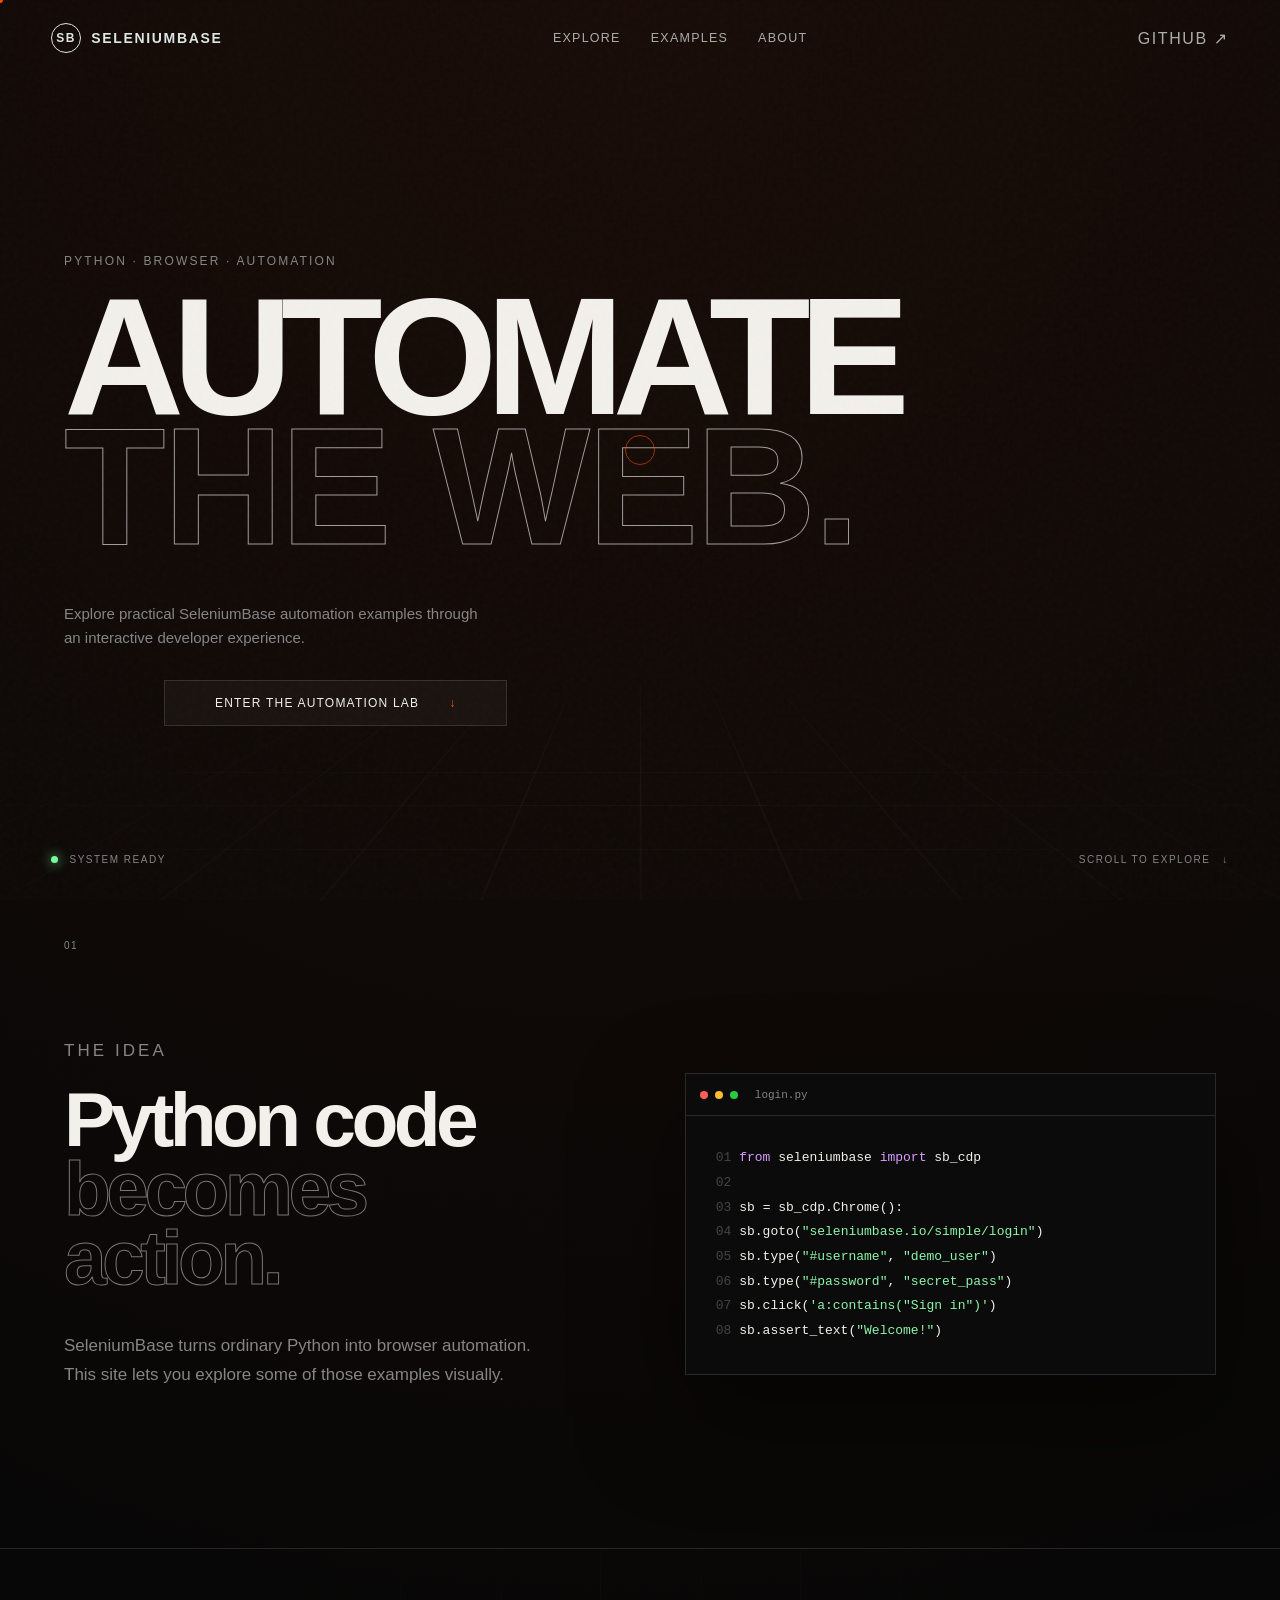
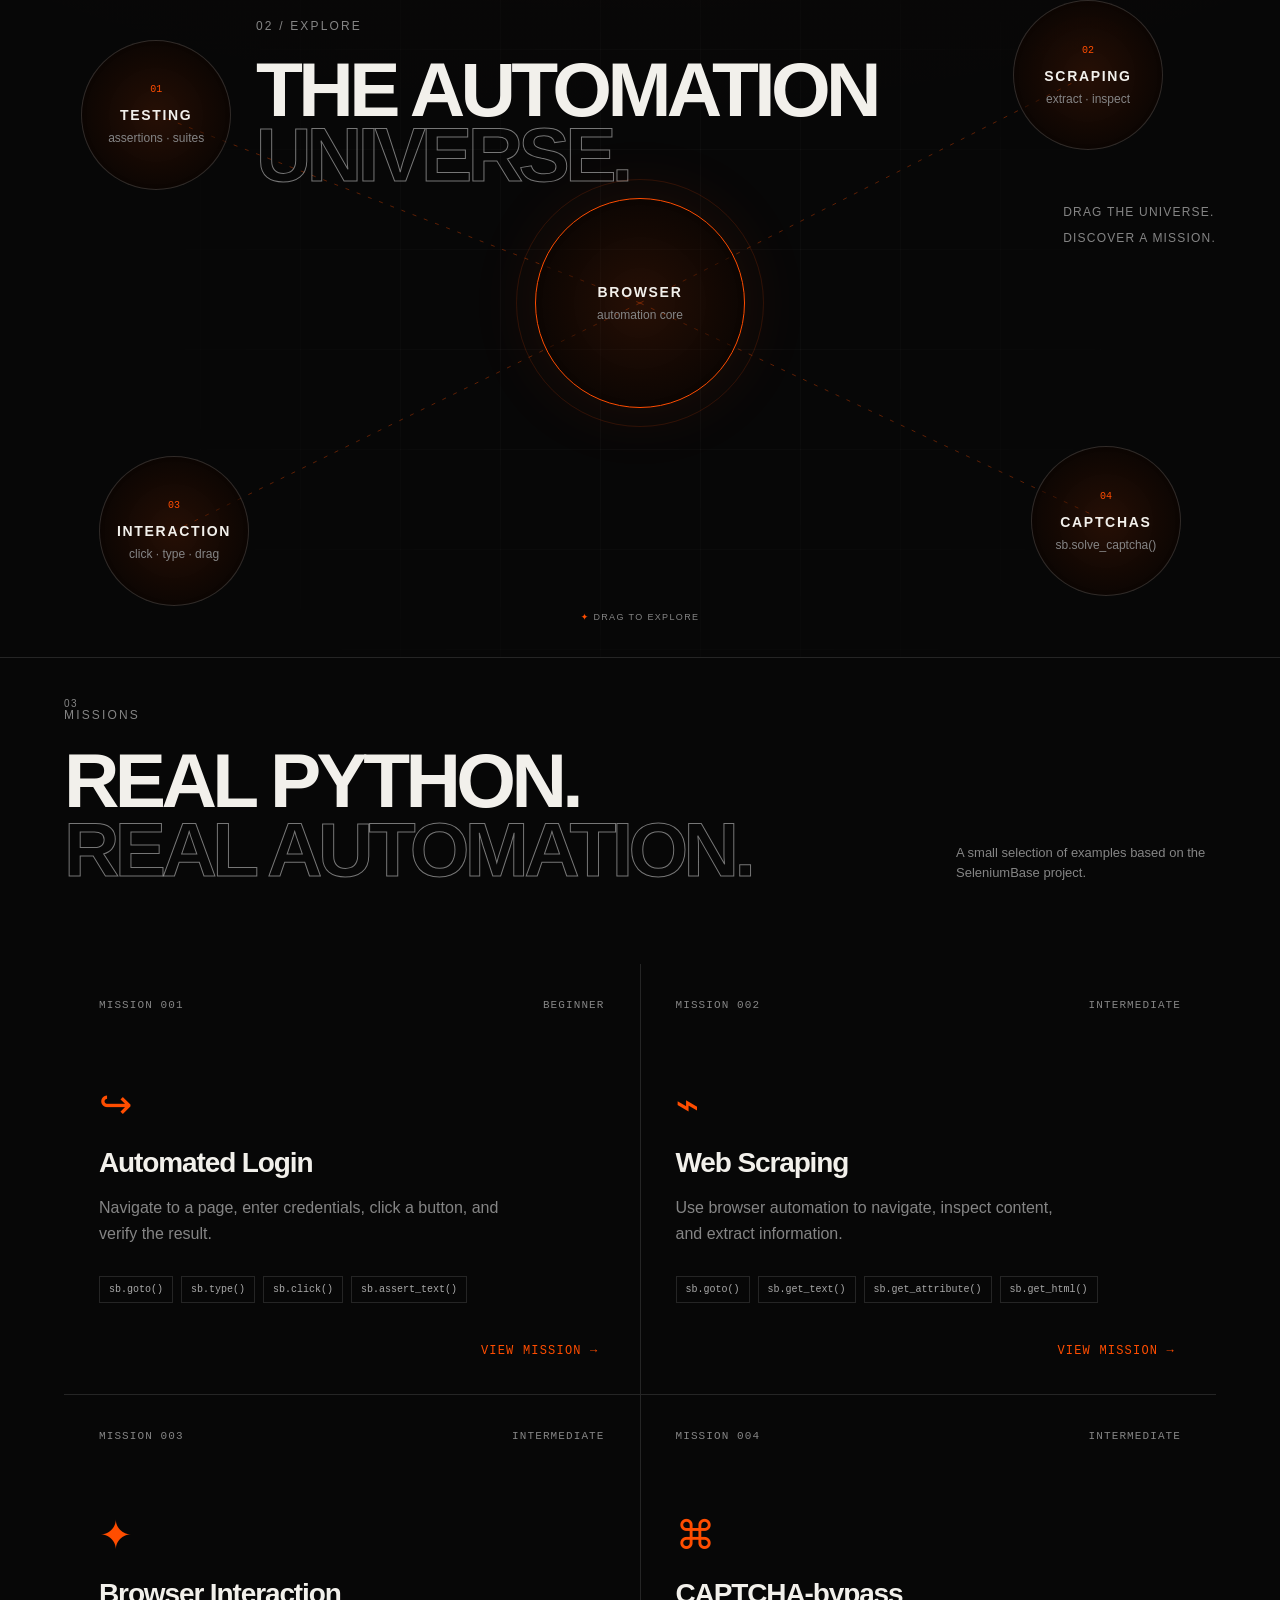
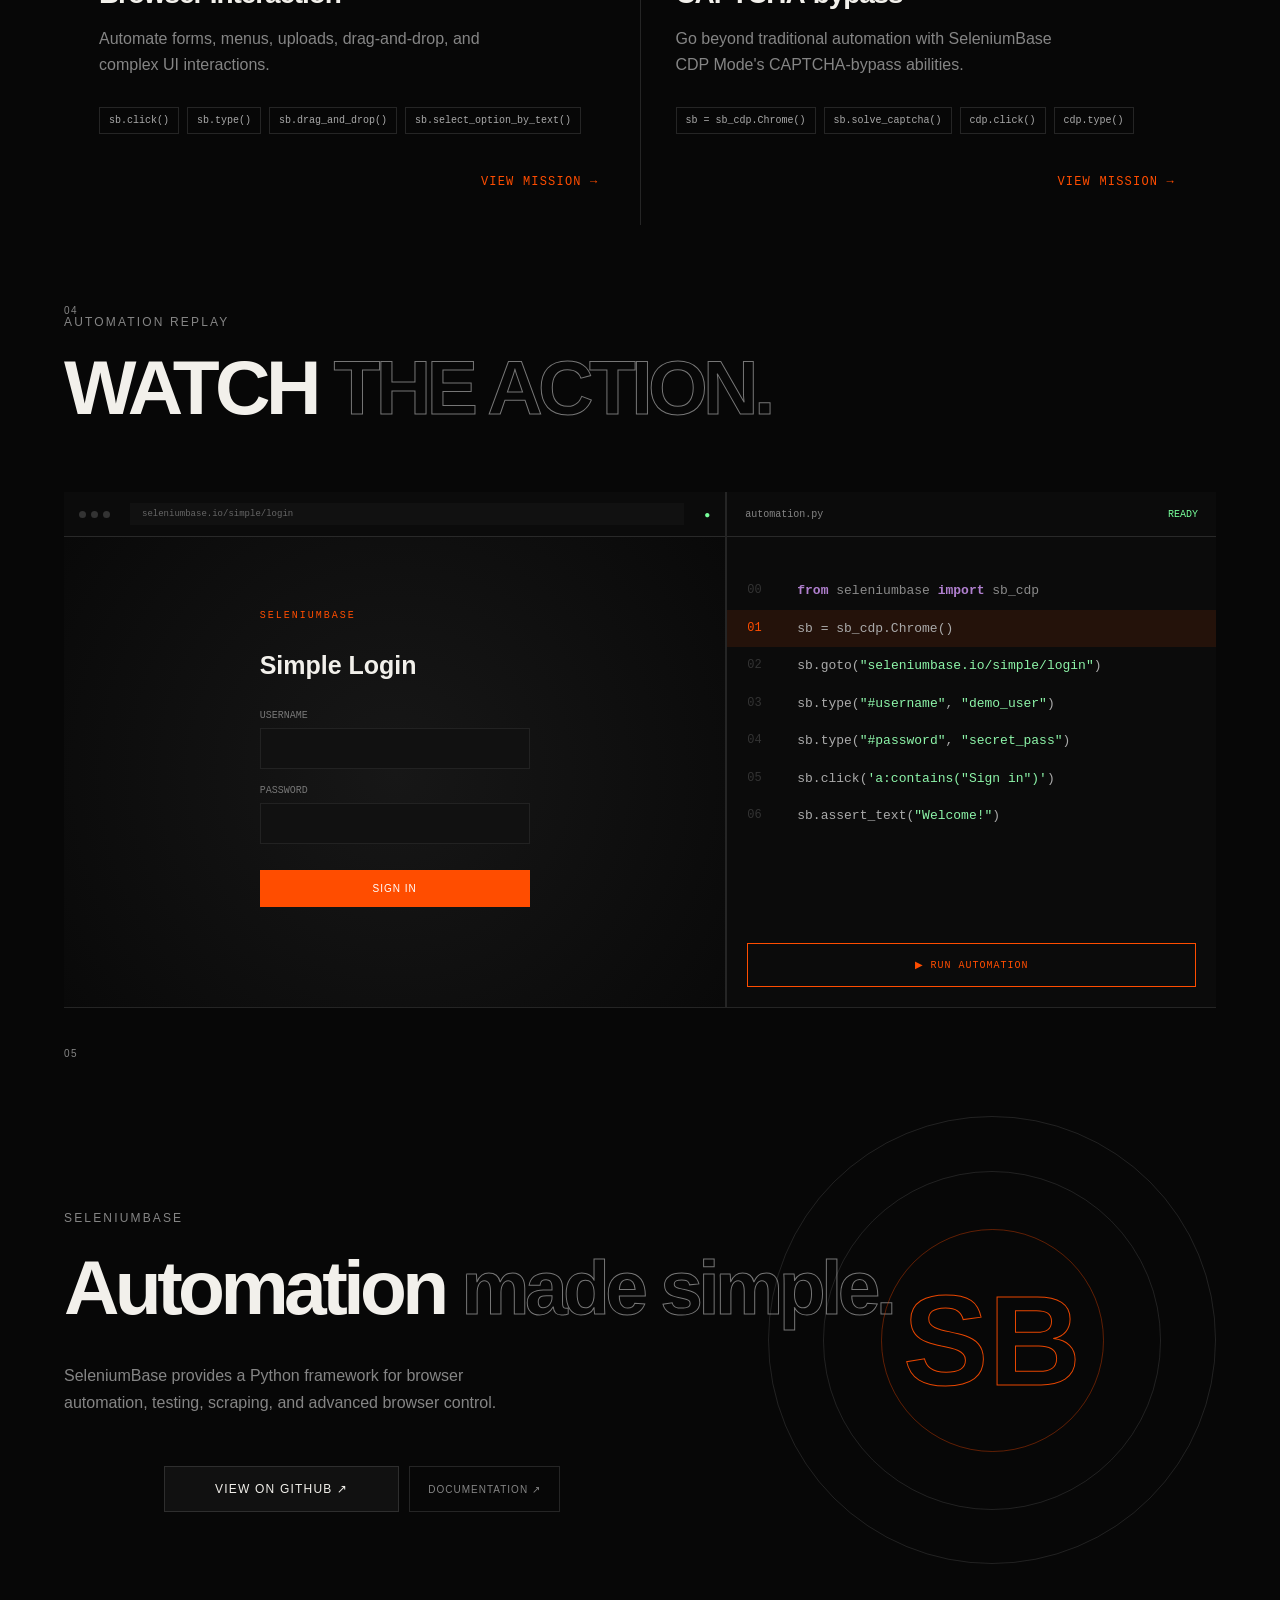
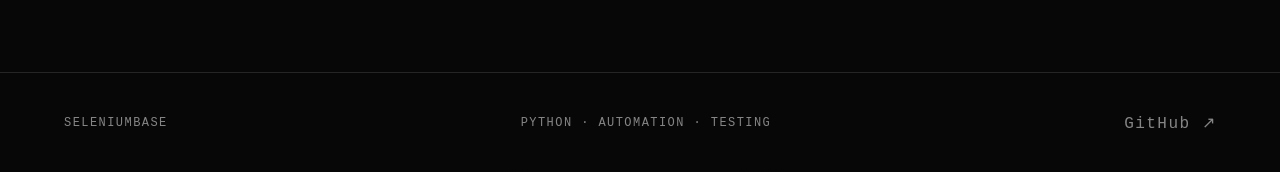
==== index.html @ 7db89e48 "Update website files" ====
<!DOCTYPE html>
<html lang="en">
<head>
  <meta charset="UTF-8" />
  <meta
    name="viewport"
    content="width=device-width, initial-scale=1.0"
  />

  <title>SeleniumBase — Automate the Web</title>

  <meta
    name="description"
    content="Interactive examples of Python browser automation with SeleniumBase."
  />

  <link rel="stylesheet" href="styles.css" />
</head>

<body>

  <!-- Cursor -->
  <div class="cursor"></div>
  <div class="cursor-ring"></div>

  <!-- Navigation -->
  <header class="nav">
    <a href="#" class="logo">
      <span class="logo-mark">SB</span>
      <span class="title" style="font-size: 14px;">SELENIUMBASE</span>
    </a>

    <nav>
      <a href="#universe">Explore</a>
      <a href="#missions">Examples</a>
      <a href="#about">About</a>
    </nav>

    <a
      class="github-link"
      href="https://github.com/seleniumbase/SeleniumBase"
      target="_blank"
      rel="noopener"
    >
      GitHub ↗
    </a>
  </header>

  <main>

    <!-- HERO -->
    <section class="hero">
      <div class="hero-grid"></div>

      <div class="hero-content">
        <p class="eyebrow">
          PYTHON · BROWSER · AUTOMATION
        </p>

        <h1>
          <span>AUTOMATE</span>
          <span class="outline">THE WEB.</span>
        </h1>

        <p class="hero-description">
          Explore practical SeleniumBase automation examples
          through an interactive developer experience.
        </p>

        <a href="#universe" class="hero-button">
          Enter the automation lab
          <span>↓</span>
        </a>
      </div>

      <div class="hero-status">
        <span class="status-dot"></span>
        SYSTEM READY
      </div>

      <div class="hero-scroll">
        SCROLL TO EXPLORE
        <span>↓</span>
      </div>
    </section>


    <!-- INTRO -->
    <section class="intro section">

      <div class="section-number">01</div>

      <div class="intro-content">
        <p class="eyebrow">THE IDEA</p>

        <h2>
          Python code
          <span>becomes action.</span>
        </h2>

        <p>
          SeleniumBase turns ordinary Python into browser
          automation. This site lets you explore some of
          those examples visually.
        </p>
      </div>

      <div class="terminal">

        <div class="terminal-header">
          <span class="terminal-dot red"></span>
          <span class="terminal-dot yellow"></span>
          <span class="terminal-dot green"></span>
          <span class="terminal-title">login.py</span>
        </div>

        <pre><code><span class="line-number">01</span> <span class="purple">from</span> seleniumbase <span class="purple">import</span> sb_cdp
<span class="line-number">02</span>
<span class="line-number">03</span> <span>sb</span> = <span>sb_cdp.Chrome()</span>:
<span class="line-number">04</span> sb.goto(<span class="green_text">"seleniumbase.io/simple/login"</span>)
<span class="line-number">05</span> sb.type(<span class="green_text">"#username"</span>, <span class="green_text">"demo_user"</span>)
<span class="line-number">06</span> sb.type(<span class="green_text">"#password"</span>, <span class="green_text">"secret_pass"</span>)
<span class="line-number">07</span> sb.click(<span class="green_text">'a:contains("Sign in")'</span>)
<span class="line-number">08</span> sb.assert_text(<span class="green_text">"Welcome!"</span>)</code></pre>

      </div>

    </section>


    <!-- UNIVERSE -->
    <section id="universe" class="universe-section">

      <div class="universe-header">
        <div>
          <p class="eyebrow">02 / EXPLORE</p>
          <h2>THE AUTOMATION<br /><span>UNIVERSE.</span></h2>
        </div>

        <p>
          Drag the universe.<br />
          Discover a mission.
        </p>
      </div>

      <div class="universe" id="universe">

        <div class="universe-grid"></div>

        <svg class="connections" id="connections">
          <line id="line-1" />
          <line id="line-2" />
          <line id="line-3" />
          <line id="line-4" />
        </svg>

        <div class="universe-world" id="world">

          <button
            class="node node-main"
            data-category="browser"
            style="left: 50%; top: 50%;"
          >
            <span class="node-pulse"></span>
            <span class="node-label">BROWSER</span>
            <small>automation core</small>
          </button>

          <button
            class="node"
            data-category="testing"
            style="left: 23%; top: 31%;"
          >
            <span class="node-icon">01</span>
            <span class="node-label">TESTING</span>
            <small>assertions · suites</small>
          </button>

          <button
            class="node"
            data-category="scraping"
            style="left: 75%; top: 27%;"
          >
            <span class="node-icon">02</span>
            <span class="node-label">SCRAPING</span>
            <small>extract · inspect</small>
          </button>

          <button
            class="node"
            data-category="interaction"
            style="left: 24%; top: 73%;"
          >
            <span class="node-icon">03</span>
            <span class="node-label">INTERACTION</span>
            <small>click · type · drag</small>
          </button>

          <button
            class="node"
            data-category="cdp"
            style="left: 76%; top: 72%;"
          >
            <span class="node-icon">04</span>
            <span class="node-label">CAPTCHAS</span>
            <small>sb.solve_captcha()</small>
          </button>

        </div>

        <div class="drag-hint">
          <span>✦</span>
          DRAG TO EXPLORE
        </div>

      </div>

    </section>


    <!-- MISSIONS -->
    <section id="missions" class="missions section">

      <div class="section-number">03</div>

      <div class="missions-header">
        <div>
          <p class="eyebrow">MISSIONS</p>
          <h2>
            REAL PYTHON.<br />
            <span>REAL AUTOMATION.</span>
          </h2>
        </div>

        <p class="missions-description">
          A small selection of examples based on the
          SeleniumBase project.
        </p>
      </div>


      <div class="mission-grid">

        <article
          class="mission-card"
          data-example="login"
        >
          <div class="mission-top">
            <span>MISSION 001</span>
            <span>BEGINNER</span>
          </div>

          <div class="mission-icon">↪</div>

          <h3>Automated Login</h3>

          <p>
            Navigate to a page, enter credentials,
            click a button, and verify the result.
          </p>

          <div class="mission-code">
            <code>sb.goto()</code>
            <code>sb.type()</code>
            <code>sb.click()</code>
            <code>sb.assert_text()</code>
          </div>

          <button class="mission-open">
            VIEW MISSION →
          </button>
        </article>


        <article
          class="mission-card"
          data-example="scraping"
        >
          <div class="mission-top">
            <span>MISSION 002</span>
            <span>INTERMEDIATE</span>
          </div>

          <div class="mission-icon">⌁</div>

          <h3>Web Scraping</h3>

          <p>
            Use browser automation to navigate,
            inspect content, and extract information.
          </p>

          <div class="mission-code">
            <code>sb.goto()</code>
            <code>sb.get_text()</code>
            <code>sb.get_attribute()</code>
            <code>sb.get_html()</code>
          </div>

          <button class="mission-open">
            VIEW MISSION →
          </button>
        </article>


        <article
          class="mission-card"
          data-example="interaction"
        >
          <div class="mission-top">
            <span>MISSION 003</span>
            <span>INTERMEDIATE</span>
          </div>

          <div class="mission-icon">✦</div>

          <h3>Browser Interaction</h3>

          <p>
            Automate forms, menus, uploads,
            drag-and-drop, and complex UI interactions.
          </p>

          <div class="mission-code">
            <code>sb.click()</code>
            <code>sb.type()</code>
            <code>sb.drag_and_drop()</code>
            <code>sb.select_option_by_text()</code>
          </div>

          <button class="mission-open">
            VIEW MISSION →
          </button>
        </article>


        <article
          class="mission-card"
          data-example="cdp"
        >
          <div class="mission-top">
            <span>MISSION 004</span>
            <span>INTERMEDIATE</span>
          </div>

          <div class="mission-icon">⌘</div>

          <h3>CAPTCHA-bypass</h3>

          <p>
            Go beyond traditional automation with
            SeleniumBase CDP Mode's CAPTCHA-bypass abilities.
          </p>

          <div class="mission-code">
            <code>sb = sb_cdp.Chrome()</code>
            <code>sb.solve_captcha()</code>
            <code>cdp.click()</code>
            <code>cdp.type()</code>
          </div>

          <button class="mission-open">
            VIEW MISSION →
          </button>
        </article>

      </div>

    </section>


    <!-- LIVE DEMO -->
    <section class="demo section">

      <div class="section-number">04</div>

      <div class="demo-header">
        <p class="eyebrow">AUTOMATION REPLAY</p>

        <h2>
          WATCH
          <span>THE ACTION.</span>
        </h2>
      </div>

      <div class="demo-layout">

        <!-- Browser -->
        <div class="browser-window">

          <div class="browser-bar">
            <div class="browser-dots">
              <span></span>
              <span></span>
              <span></span>
            </div>

            <div class="address">
              seleniumbase.io/simple/login
            </div>

            <div class="browser-status">
              ●
            </div>
          </div>

          <div class="browser-page">

            <div class="demo-login">

              <div class="demo-logo">
                SELENIUMBASE
              </div>

              <h3>Simple Login</h3>

              <label>
                Username
                <input
                  id="demo-username"
                  type="text"
                  readonly
                />
              </label>

              <label>
                Password
                <input
                  id="demo-password"
                  type="password"
                  readonly
                />
              </label>

              <button id="demo-login-button">
                Sign in
              </button>

              <div
                id="demo-success"
                class="demo-success"
              >
                ✓ Welcome!
              </div>

            </div>

          </div>

        </div>


        <!-- Code -->
        <div class="demo-code">

          <div class="code-header">
            <span>automation.py</span>
            <span id="execution-status">
              READY
            </span>
          </div>

          <div class="code-lines">

            <div class="code-line" data-step="-1">
              <span>00</span>
              <code style="opacity: .8;">
                <b>from</b> seleniumbase <b>import</b> sb_cdp
              </code>
            </div>

            <div class="code-line active" data-step="0">
              <span>01</span>
              <code>
                sb = sb_cdp.Chrome()
              </code>
            </div>

            <div class="code-line" data-step="1">
              <span>02</span>
              <code>
                sb.goto(<i>"seleniumbase.io/simple/login"</i>)
              </code>
            </div>

            <div class="code-line" data-step="2">
              <span>03</span>
              <code>
                sb.type(<i>"#username"</i>, <i>"demo_user"</i>)
              </code>
            </div>

            <div class="code-line" data-step="3">
              <span>04</span>
              <code>
                sb.type(<i>"#password"</i>, <i>"secret_pass"</i>)
              </code>
            </div>

            <div class="code-line" data-step="4">
              <span>05</span>
              <code>
                sb.click(<i>'a:contains("Sign in")'</i>)
              </code>
            </div>

            <div class="code-line" data-step="5">
              <span>06</span>
              <code>
                sb.assert_text(<i>"Welcome!"</i>)
              </code>
            </div>

          </div>

          <button
            class="run-button"
            id="run-demo"
          >
            ▶ RUN AUTOMATION
          </button>

        </div>

      </div>

    </section>


    <!-- ABOUT -->
    <section id="about" class="about section">

      <div class="section-number">05</div>

      <div class="about-content">

        <p class="eyebrow">SELENIUMBASE</p>

        <h2>
          Automation
          <span>made simple.</span>
        </h2>

        <p>
          SeleniumBase provides a Python framework for
          browser automation, testing, scraping, and
          advanced browser control.
        </p>

        <div class="about-actions">

          <a
            class="primary-button"
            href="https://github.com/seleniumbase/SeleniumBase"
            target="_blank"
            rel="noopener"
          >
            VIEW ON GITHUB ↗
          </a>

          <a
            class="secondary-button"
            href="https://seleniumbase.io/"
            target="_blank"
            rel="noopener"
          >
            DOCUMENTATION ↗
          </a>

        </div>

      </div>

      <div class="about-mark">
        <span>SB</span>
      </div>

    </section>

  </main>


  <footer>

    <div>
      SELENIUMBASE
    </div>

    <div>
      PYTHON · AUTOMATION · TESTING
    </div>

    <a
      href="https://github.com/seleniumbase/SeleniumBase"
      target="_blank"
      rel="noopener"
    >
      GitHub ↗
    </a>

  </footer>


  <!-- Mission Modal -->
  <div
    class="modal"
    id="mission-modal"
    aria-hidden="true"
  >

    <div class="modal-inner">

      <button
        class="modal-close"
        id="modal-close"
        aria-label="Close"
      >
        ×
      </button>

      <p class="eyebrow" id="modal-category">
        <!-- MISSION -->
      </p>

      <h2 id="modal-title">
        Automated Login
      </h2>

      <p id="modal-description">
        ...
      </p>

      <pre class="modal-code"><code id="modal-code"></code></pre>

      <a
        id="modal-source"
        class="primary-button"
        href="https://github.com/seleniumbase/SeleniumBase"
        target="_blank"
        rel="noopener"
      >
        VIEW SOURCE ↗
      </a>

    </div>

  </div>


  <script src="app.js"></script>

</body>
</html>
---- styles.css ----
:root {
  --bg: #070707;
  --bg-soft: #0d0d0d;
  --panel: #111;
  --text: #f2f0eb;
  --muted: #858585;
  --line: rgba(255,255,255,.12);
  --accent: #ff4d00;
  --accent-soft: rgba(255,77,0,.18);
  --green: #78ff9b;

  --max-width: 1400px;
  --ease: cubic-bezier(.16, 1, .3, 1);
}

* {
  box-sizing: border-box;
}

html {
  scroll-behavior: smooth;
  background: var(--bg);
}

body {
  margin: 0;
  background:
    radial-gradient(
      circle at 50% 0%,
      rgba(255,77,0,.07),
      transparent 35%
    ),
    var(--bg);
  color: var(--text);
  font-family:
    Arial,
    Helvetica,
    ui-sans-serif,
    system-ui,
    -apple-system,
    BlinkMacSystemFont,
    sans-serif;
  overflow-x: hidden;
}

body::before {
  content: "";
  position: fixed;
  inset: 0;
  pointer-events: none;
  z-index: 999;
  opacity: .035;
  background-image:
    url("data:image/svg+xml,%3Csvg viewBox='0 0 200 200' xmlns='http://www.w3.org/2000/svg'%3E%3Cfilter id='n'%3E%3CfeTurbulence type='fractalNoise' baseFrequency='.9' numOctaves='4' stitchTiles='stitch'/%3E%3C/filter%3E%3Crect width='100%25' height='100%25' filter='url(%23n)' opacity='.7'/%3E%3C/svg%3E");
}

a {
  color: inherit;
  text-decoration: none;
}

button {
  font: inherit;
}

.cursor,
.cursor-ring {
  position: fixed;
  pointer-events: none;
  z-index: 1000;
  transform: translate(-50%, -50%);
}

.cursor {
  width: 6px;
  height: 6px;
  background: var(--accent);
  border-radius: 50%;
}

.cursor-ring {
  width: 30px;
  height: 30px;
  border: 1px solid rgba(255,77,0,.6);
  border-radius: 50%;
  transition:
    width .3s var(--ease),
    height .3s var(--ease);
}

.nav {
  position: fixed;
  top: 0;
  left: 0;
  right: 0;
  z-index: 100;
  height: 76px;

  display: flex;
  align-items: center;
  justify-content: space-between;

  padding: 0 4vw;

  mix-blend-mode: difference;
}

.logo {
  display: flex;
  align-items: center;
  gap: 10px;

  margin-left: 0px;

  font-size: 14px;
  letter-spacing: .12em;
  font-weight: 700;
}

.logo-mark {
  display: grid;
  place-items: center;

  width: 30px;
  height: 30px;

  border: 1px solid currentColor;
  border-radius: 50%;

  font-size: 11px;
}

.logo span {
  font-size: 12px;
}

.nav nav {
  display: flex;
  gap: 30px;
}

.nav nav a,
.github-link {
  font-size: 12.5px;
  letter-spacing: .1em;
  text-transform: uppercase;
  opacity: .75;
  transition: opacity .3s ease;
}

.github-link {
  font-size: 16px;
}

.nav nav a:hover,
.github-link:hover {
  opacity: 1;
}

.hero {
  min-height: 100vh;
  position: relative;

  display: grid;
  place-items: center;

  overflow: hidden;
}

.hero-grid,
.universe-grid {
  position: absolute;
  inset: 0;

  background-image:
    linear-gradient(
      rgba(255,255,255,.035) 1px,
      transparent 1px
    ),
    linear-gradient(
      90deg,
      rgba(255,255,255,.035) 1px,
      transparent 1px
    );

  background-size: 80px 80px;

  mask-image:
    radial-gradient(
      circle at center,
      black,
      transparent 75%
    );
}

.hero-grid {
  transform:
    perspective(800px)
    rotateX(65deg)
    scale(2)
    translateY(30%);
  transform-origin: center bottom;
}

.hero-content {
  position: relative;
  z-index: 2;
  width: min(1200px, 90vw);
  padding-top: 80px;
  transform: translateY(-35px);
}

@media (max-width: 700px) {
  .hero-content {
    transform: translateY(-20px);
  }
}

.eyebrow {
  margin: 0 0 24px;

  font-size: 12px;
  letter-spacing: .18em;
  text-transform: uppercase;

  color: var(--muted);
}

.hero h1 {
  margin: 0;

  font-size: clamp(70px, 13vw, 170px);
  line-height: .78;
  letter-spacing: -.07em;
  font-weight: 800;

  max-width: 100%;
  overflow: hidden;

  font-family: Arial, Helvetica, sans-serif;
}

.hero h1 span {
  display: block;
}

.hero h1 .outline {
  color: transparent;
  -webkit-text-stroke: 1px rgba(255,255,255,.6);
  letter-spacing: -0.015em;
}

.hero-description {
  width: min(420px, 100%);
  margin: 50px 0 30px;

  color: var(--muted);
  line-height: 1.6;
  font-size: 15px;
}

.hero-button,
.primary-button {
  display: inline-flex;
  align-items: center;
  gap: 30px;

  margin-left: 100px;
  padding: 15px 50px;

  border: 1px solid var(--line);
  background: rgba(255,255,255,.04);

  font-size: 12px;
  letter-spacing: .1em;
  text-transform: uppercase;

  transition:
    background .4s var(--ease),
    transform .4s var(--ease);
}

.hero-button:hover,
.secondary-button:hover,
.primary-button:hover {
  background: var(--accent);
  color: white;
  transform: translateY(-3px);
}

.hero-button span {
  color: var(--accent);
}

.hero-status {
  position: absolute;
  bottom: 35px;
  left: 4vw;

  font-size: 10px;
  letter-spacing: .15em;
  color: var(--muted);

  transition:
    opacity .15s linear,
    transform .15s linear;
}

.status-dot {
  display: inline-block;

  width: 7px;
  height: 7px;
  margin-right: 7px;

  background: var(--green);
  border-radius: 50%;
  box-shadow: 0 0 12px var(--green);
}

.hero-scroll {
  position: absolute;
  bottom: 35px;
  right: 4vw;

  display: flex;
  align-items: center;
  gap: 12px;

  font-size: 10px;
  letter-spacing: .15em;
  color: var(--muted);
}

.section {
  width: min(var(--max-width), 90vw);
  margin: auto;
  position: relative;
}

.intro {
  min-height: 72vh;

  display: grid;
  grid-template-columns: 1fr 1fr;
  align-items: center;
  gap: 7vw;

  padding: 100px 0;
}

.section-number {
  position: absolute;
  top: 40px;
  left: 0;

  color: var(--muted);
  font-size: 10px;
  letter-spacing: .15em;
}

.intro-content h2,
.missions h2,
.demo h2,
.about h2 {
  margin: 0;

  font-size: clamp(45px, 6vw, 90px);
  line-height: .9;
  letter-spacing: -.06em;
}

.intro-content h2 span,
.missions h2 span,
.demo h2 span,
.about h2 span {
  color: transparent;
  -webkit-text-stroke: 1px rgba(255,255,255,.45);
}

.intro-content > p:last-child,
.about-content > p {
  max-width: 480px;

  margin-top: 40px;

  color: var(--muted);
  line-height: 1.7;
}

.intro-content p {
  font-size: 17px;
}

.terminal {
  background: #0b0b0b;
  border: 1px solid var(--line);

  box-shadow:
    0 40px 100px rgba(0,0,0,.5);

  transform: perspective(1000px) rotateY(-5deg);
  transition: transform .7s var(--ease);
}

.terminal:hover {
  transform:
    perspective(1000px)
    rotateY(0deg)
    translateY(-5px);
}

.terminal-header {
  height: 42px;

  display: flex;
  align-items: center;
  gap: 7px;

  padding: 0 14px;

  border-bottom: 1px solid var(--line);
}

.terminal-dot {
  width: 8px;
  height: 8px;
  border-radius: 50%;
}

.red {
  background: #ff5f57;
}

.yellow {
  background: #febc2e;
}

.green {
  background: #28c840;
}

.terminal-title {
  margin-left: 10px;
  font: 11px monospace;
  color: var(--muted);
}

pre {
  margin: 0;
  padding: 30px;

  overflow-x: auto;

  font: 13px/1.9 "SFMono-Regular", Consolas, monospace;
}

.line-number {
  color: #444;
  user-select: none;
}

.purple {
  color: #d99cff;
}

.green {
  color: #8df5a9;
}

.green_text {
  color: #8df5a9;
}


/* Universe */

.universe-section {
  position: relative;
  height: 78vh;
  min-height: 710px;

  overflow: hidden;

  border-top: 1px solid var(--line);
  border-bottom: 1px solid var(--line);
}

.universe-header {
  position: absolute;
  top: 70px;
  left: 20vw;
  right: 5vw;

  z-index: 10;
  pointer-events: none;

  display: flex;
  justify-content: space-between;
}


.universe-header h2 {
  margin: 0;

  font-size: clamp(40px, 6vw, 90px);
  line-height: .85;
  letter-spacing: -.06em;
}

.universe-header h2 span {
  color: transparent;
  -webkit-text-stroke: 1px rgba(255,255,255,.45);
}

.universe-header > p {
  color: var(--muted);
  font-size: 12px;
  margin-top: 180px;
  line-height: 2.2;
  text-transform: uppercase;
  letter-spacing: .1em;
}

.universe {
  position: absolute;
  inset: 0;

  cursor: grab;
}

.universe:active {
  cursor: grabbing;
}

.universe-grid {
  background-size: 100px 100px;
}

.universe-world {
  position: absolute;
  inset: -20%;

  transform-origin: center;
}

.connections {
  position: absolute;
  inset: 0;

  width: 100%;
  height: 100%;

  pointer-events: none;
}

.connections line {
  stroke: rgba(255,77,0,.35);
  stroke-width: 1;
  stroke-dasharray: 4 8;
}

.node {
  position: absolute;

  width: 150px;
  height: 150px;

  transform: translate(-50%, -50%);

  border: 1px solid rgba(255,255,255,.15);
  border-radius: 50%;

  background:
    radial-gradient(
      circle,
      rgba(255,77,0,.13),
      rgba(0,0,0,.8)
    );

  color: var(--text);

  cursor: pointer;

  transition:
    transform .5s var(--ease),
    border-color .4s ease,
    background .4s ease;
}

.node:hover {
  transform:
    translate(-50%, -50%)
    scale(1.12);

  border-color: var(--accent);
  background:
    radial-gradient(
      circle,
      rgba(255,77,0,.25),
      rgba(0,0,0,.9)
    );
}

.node-main {
  width: 210px;
  height: 210px;

  border-color: var(--accent);

  box-shadow:
    0 0 70px rgba(255,77,0,.1);
}

.node-pulse {
  position: absolute;
  inset: -20px;

  border: 1px solid rgba(255,77,0,.15);
  border-radius: 50%;

  animation: pulse 3s infinite;
}

@keyframes pulse {
  0%, 100% {
    transform: scale(.9);
    opacity: .4;
  }

  50% {
    transform: scale(1.1);
    opacity: 1;
  }
}

.node-icon {
  display: block;

  margin-bottom: 12px;

  font: 10px monospace;
  color: var(--accent);
}

.node-label {
  display: block;

  font-size: 14px;
  font-weight: 700;
  letter-spacing: .12em;
}

.node small {
  display: block;

  margin-top: 8px;

  font-size: 12px;
  color: var(--muted);
}

.drag-hint {
  position: absolute;
  bottom: 35px;
  left: 50%;
  transform: translateX(-50%);

  font-size: 9px;
  letter-spacing: .15em;
  color: var(--muted);
}

.drag-hint span {
  color: var(--accent);
}


/* Missions */

.missions {
  padding-top: 50px;
  padding-bottom: 40px;
}

.missions-header {
  display: flex;
  justify-content: space-between;
  align-items: end;

  margin-bottom: 80px;
}

.missions-description {
  width: 260px;

  margin: 0;

  color: var(--muted);
  font-size: 13px;
  line-height: 1.6;
}

.mission-grid {
  display: grid;
  grid-template-columns: repeat(2, 1fr);
  gap: 1px;

  background: var(--line);
}

.mission-card {
  position: relative;

  min-height: 430px;
  padding: 35px;

  background: var(--bg);

  overflow: hidden;

  transition:
    background .5s var(--ease),
    transform .5s var(--ease);
}

.mission-card:hover {
  background: #101010;
}

.mission-card::after {
  content: "";

  position: absolute;
  right: -100px;
  bottom: -100px;

  width: 250px;
  height: 250px;

  background: var(--accent);

  opacity: 0;

  border-radius: 50%;

  filter: blur(80px);

  transition: opacity .5s ease;

  pointer-events: none;
}

.mission-card:hover::after {
  opacity: .12;
  pointer-events: none;
}

.mission-top {
  display: flex;
  justify-content: space-between;

  font: 11px monospace;
  color: var(--muted);
  letter-spacing: .1em;
}

.mission-icon {
  margin-top: 70px;

  font-size: 40px;
  color: var(--accent);
}

.mission-card h3 {
  margin: 20px 0 12px;

  font-size: 28px;
  letter-spacing: -.04em;
}

.mission-card > p {
  max-width: 400px;

  color: var(--muted);
  line-height: 1.6;
}

.mission-code {
  display: flex;
  gap: 8px;
  flex-wrap: wrap;

  margin-top: 30px;
}

.mission-code code {
  padding: 7px 9px;

  border: 1px solid var(--line);

  color: #aaa;

  font: 10px monospace;
}

.mission-open {
  position: absolute;
  z-index: 2;
  bottom: 35px;
  right: 35px;

  border: 0;
  background: none;

  color: var(--accent);

  font: 12px monospace;
  letter-spacing: .1em;

  cursor: pointer;
}


/* Demo */

.demo {
  padding-top: 50px;
}

.demo-header {
  margin-bottom: 70px;
}

.demo-layout {
  display: grid;
  grid-template-columns: 1.15fr .85fr;
  gap: 2px;

  background: var(--line);
}

.browser-window,
.demo-code {
  background: #0b0b0b;
}

.browser-bar {
  height: 45px;

  display: flex;
  align-items: center;

  padding: 0 15px;

  border-bottom: 1px solid var(--line);
}

.browser-dots {
  display: flex;
  gap: 5px;
}

.browser-dots span {
  width: 7px;
  height: 7px;
  border-radius: 50%;
  background: #333;
}

.address {
  flex: 1;

  margin: 0 20px;

  padding: 6px 12px;

  background: #111;

  color: #666;

  font: 9px monospace;
}

.browser-status {
  color: var(--green);
  font-size: 10px;
}

.browser-page {
  min-height: 470px;

  display: grid;
  place-items: center;

  background:
    radial-gradient(
      circle at center,
      #171717,
      #090909
    );
}

.demo-login {
  width: 270px;
}

.demo-logo {
  margin-bottom: 30px;

  font: 10px monospace;
  letter-spacing: .2em;
  color: var(--accent);
}

.demo-login h3 {
  margin-bottom: 30px;
  font-size: 25px;
}

.demo-login label {
  display: block;

  margin-bottom: 16px;

  color: #777;

  font: 10px monospace;
  text-transform: uppercase;
}

.demo-login input {
  display: block;

  width: 100%;

  margin-top: 7px;
  padding: 12px;

  border: 1px solid #222;
  background: #111;

  color: white;

  outline: none;
}

.demo-login button {
  width: 100%;

  margin-top: 10px;
  padding: 13px;

  border: 0;

  background: var(--accent);
  color: white;

  font-size: 10px;
  letter-spacing: .1em;
  text-transform: uppercase;
}

.demo-success {
  margin-top: 15px;

  color: var(--green);

  font: 11px monospace;

  opacity: 0;
  transform: translateY(5px);

  transition: .4s var(--ease);
}

.demo-success.visible {
  opacity: 1;
  transform: translateY(0);
}

.demo-code {
  display: flex;
  flex-direction: column;
}

.code-header {
  height: 45px;

  display: flex;
  justify-content: space-between;
  align-items: center;

  padding: 0 18px;

  border-bottom: 1px solid var(--line);

  color: var(--muted);

  font: 10px monospace;
}

#execution-status {
  color: var(--green);
}

.code-lines {
  padding: 35px 0;
  flex: 1;
}

.code-line {
  display: grid;
  grid-template-columns: 50px 1fr;

  padding: 9px 20px;

  font: 12px/1.5 monospace;

  transition:
    background .3s ease,
    color .3s ease;
}

.code-line > span {
  color: #333;
}

.code-line.active {
  background: rgba(255,77,0,.1);
}

.code-line.active > span {
  color: var(--accent);
}

.code-line code {
  color: #aaa;
}

.code-line i {
  color: #8df5a9;
  font-style: normal;
}

.code-line b {
  color: #d99cff;
}

.run-button {
  margin: 20px;

  padding: 15px;

  border: 1px solid var(--accent);
  background: transparent;

  color: var(--accent);

  font: 10px monospace;
  letter-spacing: .1em;

  cursor: pointer;

  transition: .3s ease;
}

.run-button:hover {
  background: var(--accent);
  color: white;
}


/* About */

.about {
  min-height: 65vh;

  display: flex;
  align-items: center;

  border-top: 1px solid var(--line);
}

.about-content {
  padding: 160px 0;
}

.about-mark {
  position: absolute;
  right: 0;

  width: 35vw;
  height: 35vw;
  max-width: 500px;
  max-height: 500px;

  display: grid;
  place-items: center;

  border: 1px solid var(--line);
  border-radius: 50%;

  opacity: .9;
}

.about-mark::before,
.about-mark::after {
  content: "";

  position: absolute;

  border: 1px solid var(--line);
  border-radius: 50%;

  pointer-events: none;
}

.about-mark::before {
  inset: 12%;
}

.about-mark::after {
  inset: 25%;
  border-color: var(--accent);
  opacity: .4;
  pointer-events: none;
}

.about-mark span {
  position: relative;
  z-index: 2;

  font-size: clamp(60px, 10vw, 150px);
  font-weight: 800;

  color: transparent;
  -webkit-text-stroke: 1px var(--accent);
}

.about-actions {
  display: flex;
  gap: 10px;

  margin-top: 50px;
}

.secondary-button {
  display: inline-flex;
  align-items: center;

  padding: 15px 18px;

  border: 1px solid var(--line);

  color: var(--muted);

  font-size: 10px;
  letter-spacing: .1em;
  text-transform: uppercase;
}


/* Footer */

footer {
  min-height: 100px;

  display: flex;
  justify-content: space-between;
  align-items: center;

  padding: 0 5vw;

  border-top: 1px solid var(--line);

  color: var(--muted);

  font: 12px monospace;
  letter-spacing: .12em;
}

footer a {
  font: 16px monospace;
}


/* Modal */

.modal {
  position: fixed;
  inset: 0;

  z-index: 500;

  display: grid;
  place-items: center;

  padding: 30px;

  background: rgba(0,0,0,.8);

  backdrop-filter: blur(20px);

  opacity: 0;
  visibility: hidden;

  transition:
    opacity .4s ease,
    visibility .4s ease;
}

.modal.open {
  opacity: 1;
  visibility: visible;
}

.modal-inner {
  position: relative;

  width: min(750px, 100%);

  padding: 50px;

  border: 1px solid var(--line);

  background: #0d0d0d;

  transform: translateY(30px) scale(.98);

  transition: transform .5s var(--ease);
}

.modal.open .modal-inner {
  transform: translateY(0) scale(1);
}

.modal-close {
  position: absolute;
  top: 20px;
  right: 20px;

  width: 35px;
  height: 35px;

  border: 1px solid var(--line);
  background: transparent;

  color: white;

  cursor: pointer;
}

.modal-inner h2 {
  margin: 0;

  font-size: 36px;
  letter-spacing: -.05em;
}

.modal-inner > p {
  color: var(--muted);
  line-height: 1.7;
}

.modal-code {
  margin: 30px 0;

  border: 1px solid var(--line);
  background: #080808;
}

code {
  font-size: 13px;
}


/* Responsive */

@media (max-width: 800px) {

  .nav nav {
    display: none;
  }

  .hero h1 {
    font-size: clamp(60px, 18vw, 110px);
  }

  .intro {
    min-height: auto;
    padding: 160px 0;

    grid-template-columns: 1fr;
    gap: 60px;
  }

  .terminal {
    transform: none;
  }

  .universe {
    position: relative;
    z-index: 2;
  }

  .node {
    position: absolute;
    z-index: 3;
    pointer-events: auto;
    cursor: pointer;
  }

  .universe-header {
    display: block;
    position: relative;
    z-index: 1;
    pointer-events: none;
  }

  .universe-header h2,
  .universe-header p {
    pointer-events: none;
  }

  .universe-header > p {
    margin-top: 25px;
  }

  .universe-section {
    height: 75vh;
    min-height: 520px;
  }

  .node {
    width: 120px;
    height: 120px;
  }

  .node-main {
    width: 160px;
    height: 160px;
  }

  .mission-grid {
    grid-template-columns: 1fr;
  }

  .missions-header {
    display: block;
  }

  .missions-description {
    margin-top: 30px;
  }

  .demo-layout {
    grid-template-columns: 1fr;
  }

  .browser-page {
    min-height: 400px;
  }

  .about {
    min-height: auto;
  }

  .about-mark {
    display: none;
  }

  .about-content {
    padding: 120px 0;
  }

  footer {
    padding: 30px 5vw;

    flex-direction: column;
    align-items: flex-start;
    gap: 15px;
  }

  .cursor,
  .cursor-ring {
    display: none;
  }
}

@media (prefers-reduced-motion: reduce) {

  *,
  *::before,
  *::after {
    scroll-behavior: auto !important;
    animation-duration: .01ms !important;
    transition-duration: .01ms !important;
    pointer-events: none !important;
  }
}
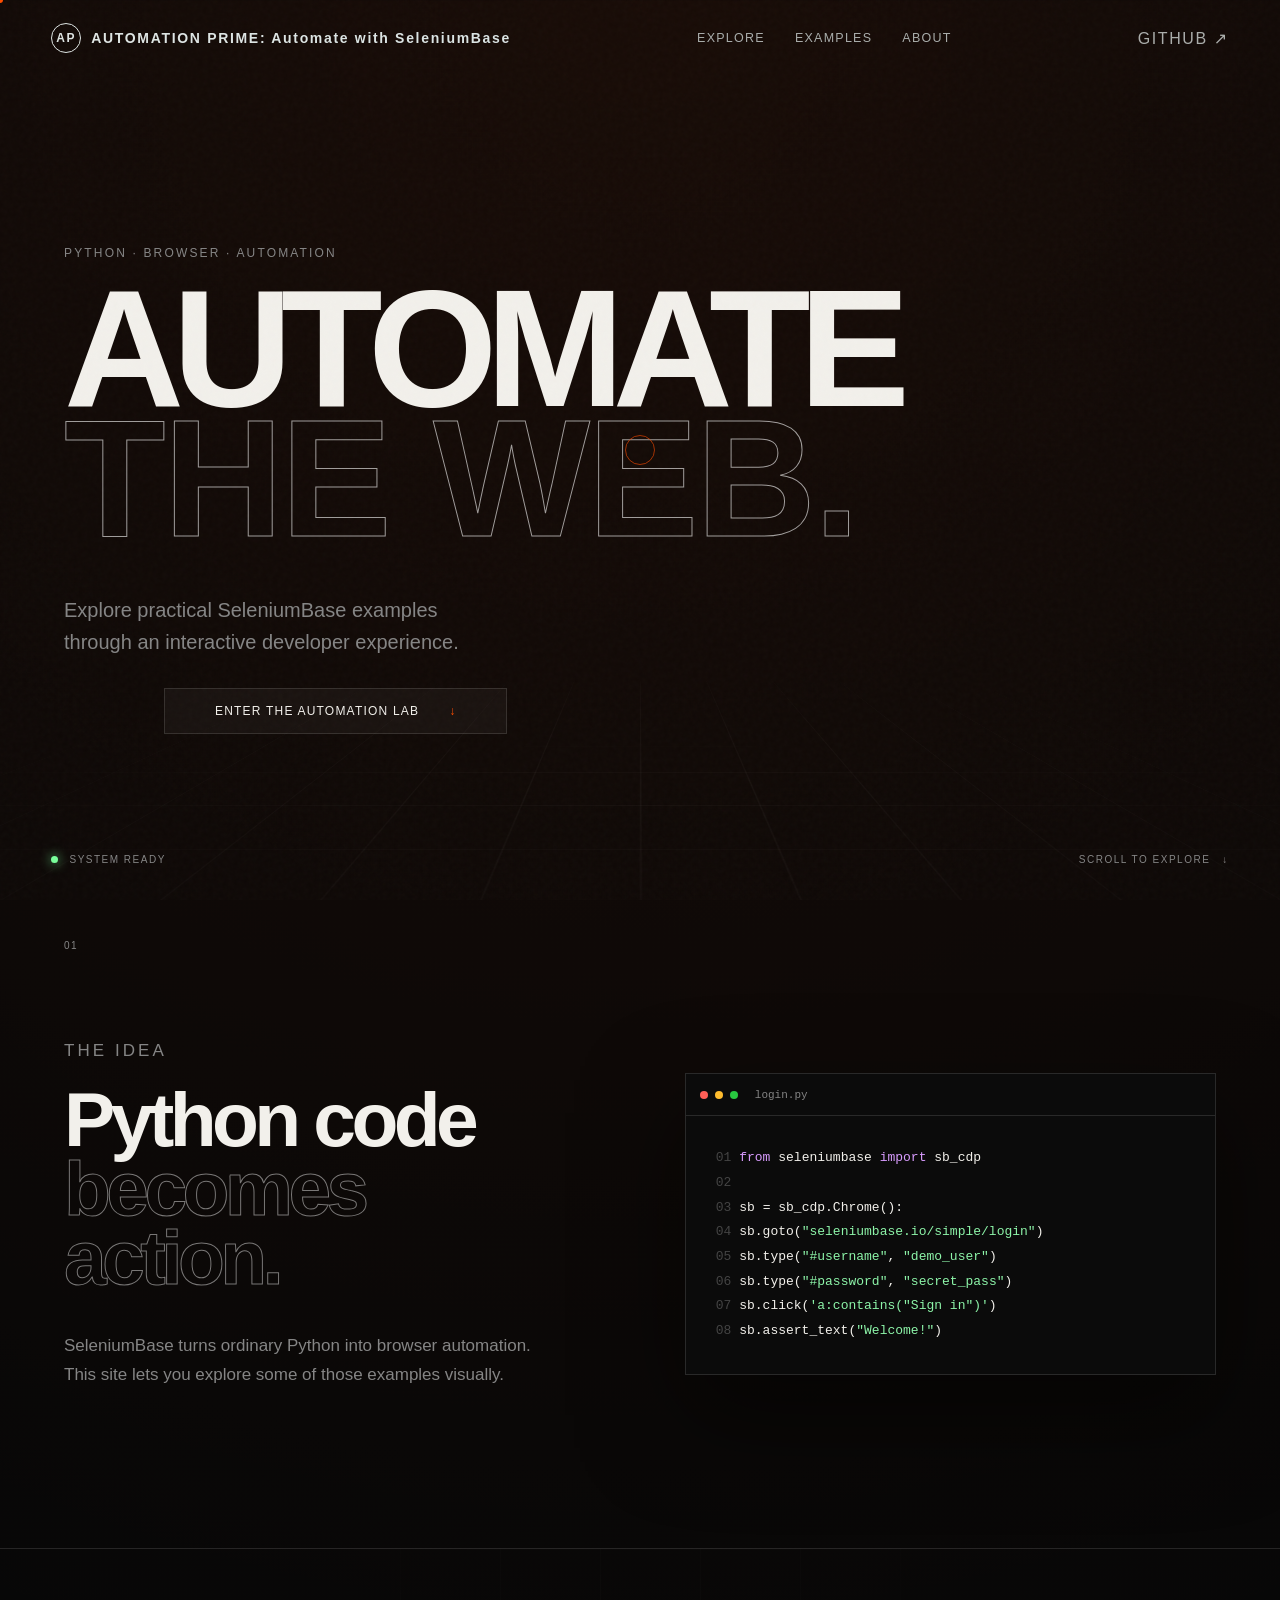
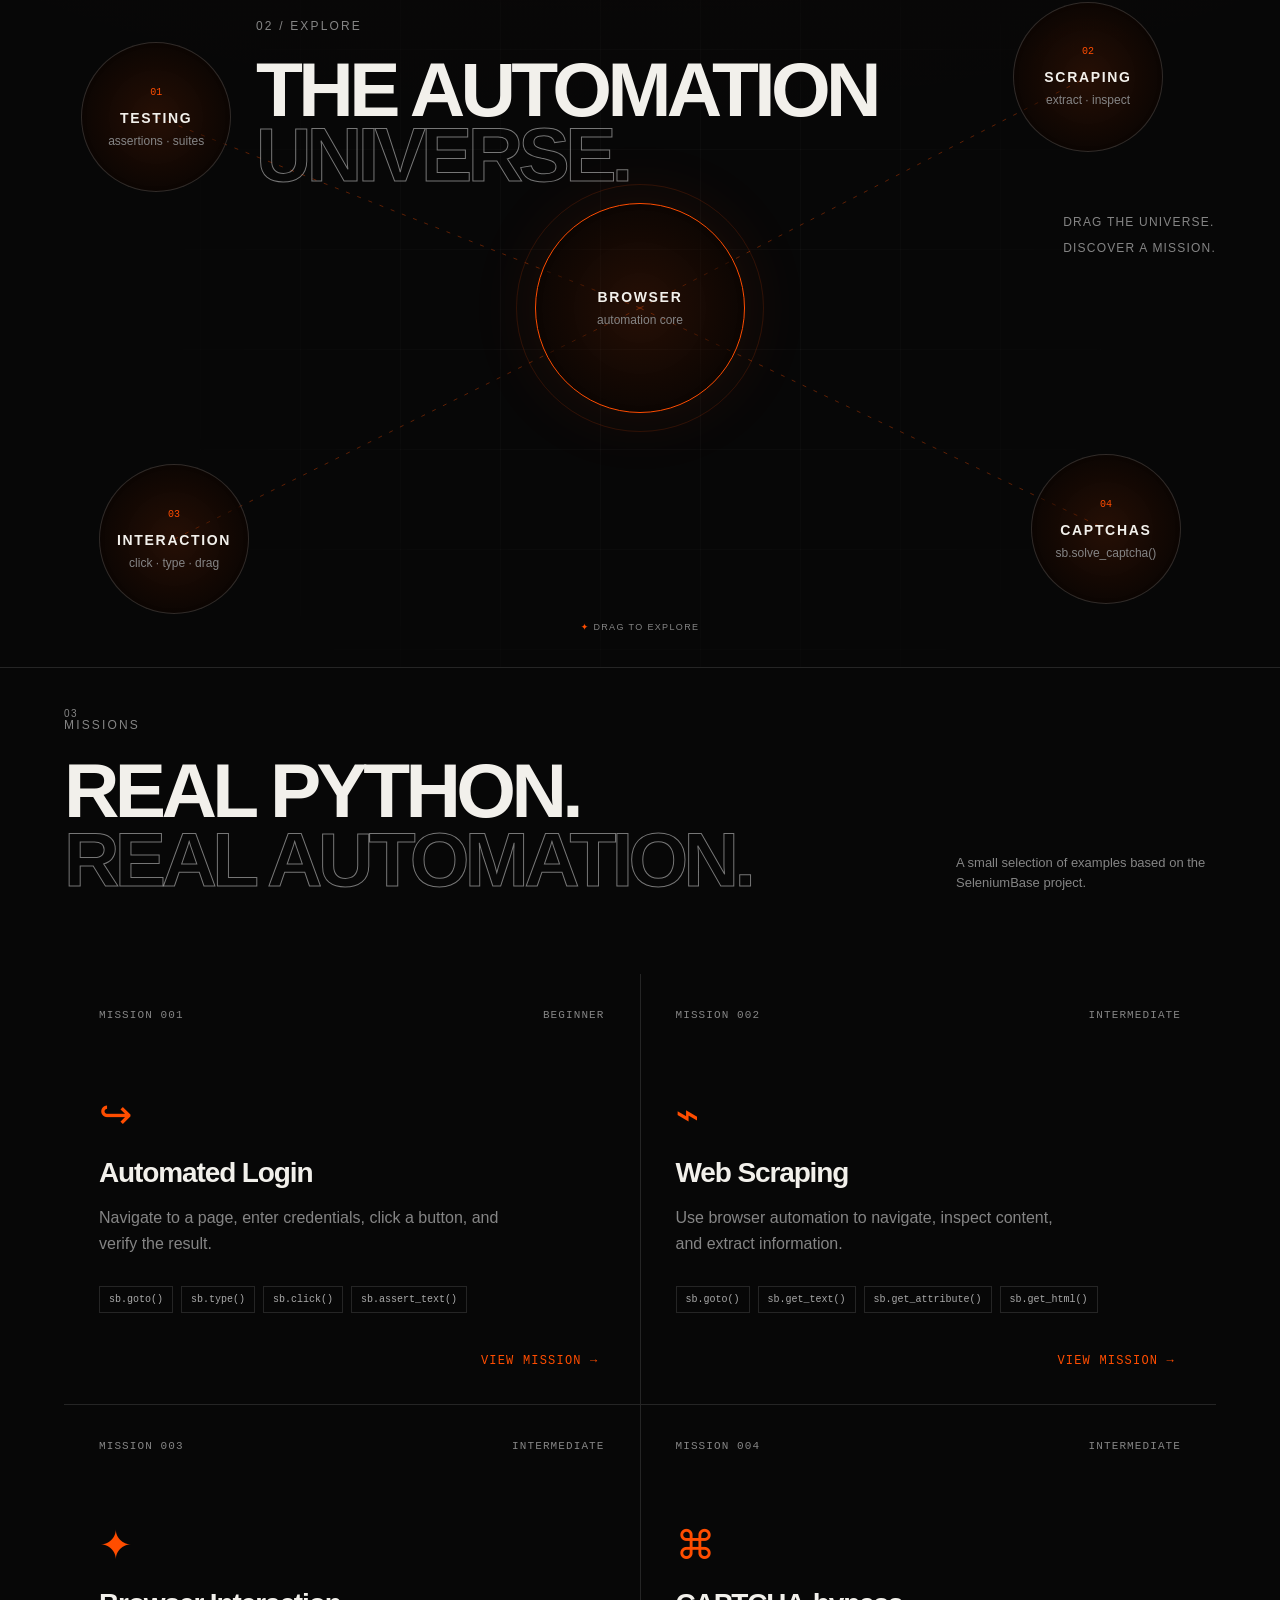
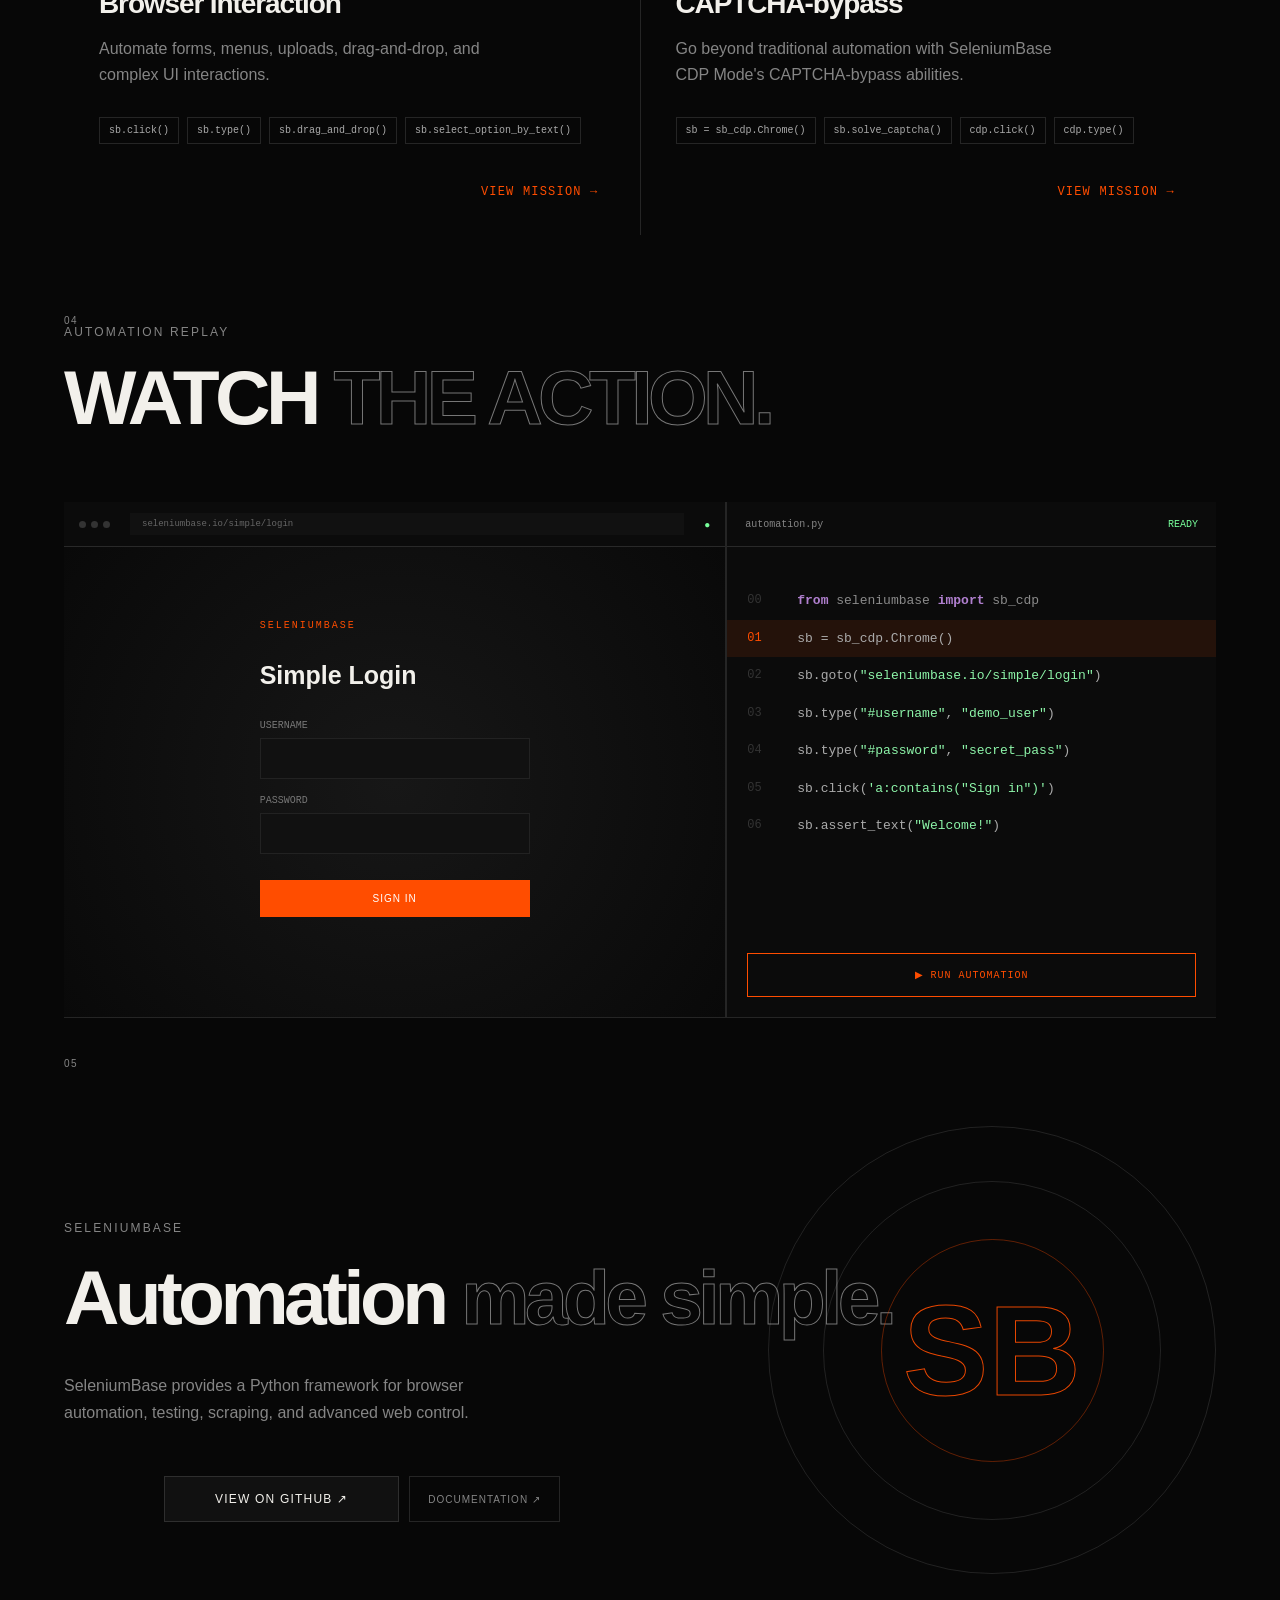
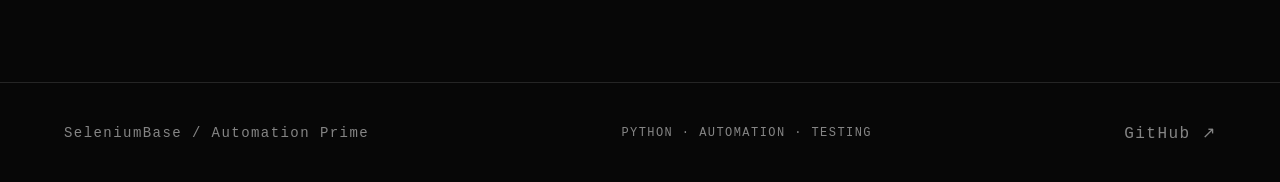
==== commit 1ab1a226: "Update index.html" ====
--- a/index.html
+++ b/index.html
@@ -15,6 +15,14 @@
   />
 
   <link rel="stylesheet" href="styles.css" />
+
+  <script async src="https://www.googletagmanager.com/gtag/js?id=G-P5KFWRNLRN"></script>
+  <script>
+    window.dataLayer = window.dataLayer || [];
+    function gtag(){dataLayer.push(arguments);}
+    gtag('js', new Date());
+    gtag('config', 'G-P5KFWRNLRN', { cookie_flags: 'SameSite=None;Secure' });
+  </script>
 </head>
 
 <body>
@@ -26,8 +34,8 @@
   <!-- Navigation -->
   <header class="nav">
     <a href="#" class="logo">
-      <span class="logo-mark">SB</span>
-      <span class="title" style="font-size: 14px;">SELENIUMBASE</span>
+      <span class="logo-mark">AP</span>
+      <span class="title" style="font-size: 14px;">AUTOMATION PRIME: Automate with SeleniumBase</span>
     </a>
 
     <nav>
@@ -62,8 +70,8 @@
           <span class="outline">THE WEB.</span>
         </h1>
 
-        <p class="hero-description">
-          Explore practical SeleniumBase automation examples
+        <p class="hero-description" style="font-size: 20px;">
+          Explore practical SeleniumBase examples
           through an interactive developer experience.
         </p>
 
@@ -544,7 +552,7 @@
         <p>
           SeleniumBase provides a Python framework for
           browser automation, testing, scraping, and
-          advanced browser control.
+          advanced web control.
         </p>
 
         <div class="about-actions">
@@ -582,8 +590,8 @@
 
   <footer>
 
-    <div>
-      SELENIUMBASE
+    <div style="font-size: 14px;">
+      SeleniumBase / Automation Prime
     </div>
 
     <div>
@@ -646,7 +654,6 @@
 
   </div>
 
-
   <script src="app.js"></script>
 
 </body>
--- a/styles.css
+++ b/styles.css
@@ -478,7 +478,7 @@
 .universe-section {
   position: relative;
   height: 78vh;
-  min-height: 710px;
+  min-height: 720px;
 
   overflow: hidden;
 
@@ -516,7 +516,7 @@
 .universe-header > p {
   color: var(--muted);
   font-size: 12px;
-  margin-top: 180px;
+  margin-top: 190px;
   line-height: 2.2;
   text-transform: uppercase;
   letter-spacing: .1em;
@@ -1327,11 +1327,6 @@
     margin-top: 25px;
   }
 
-  .universe-section {
-    height: 75vh;
-    min-height: 520px;
-  }
-
   .node {
     width: 120px;
     height: 120px;
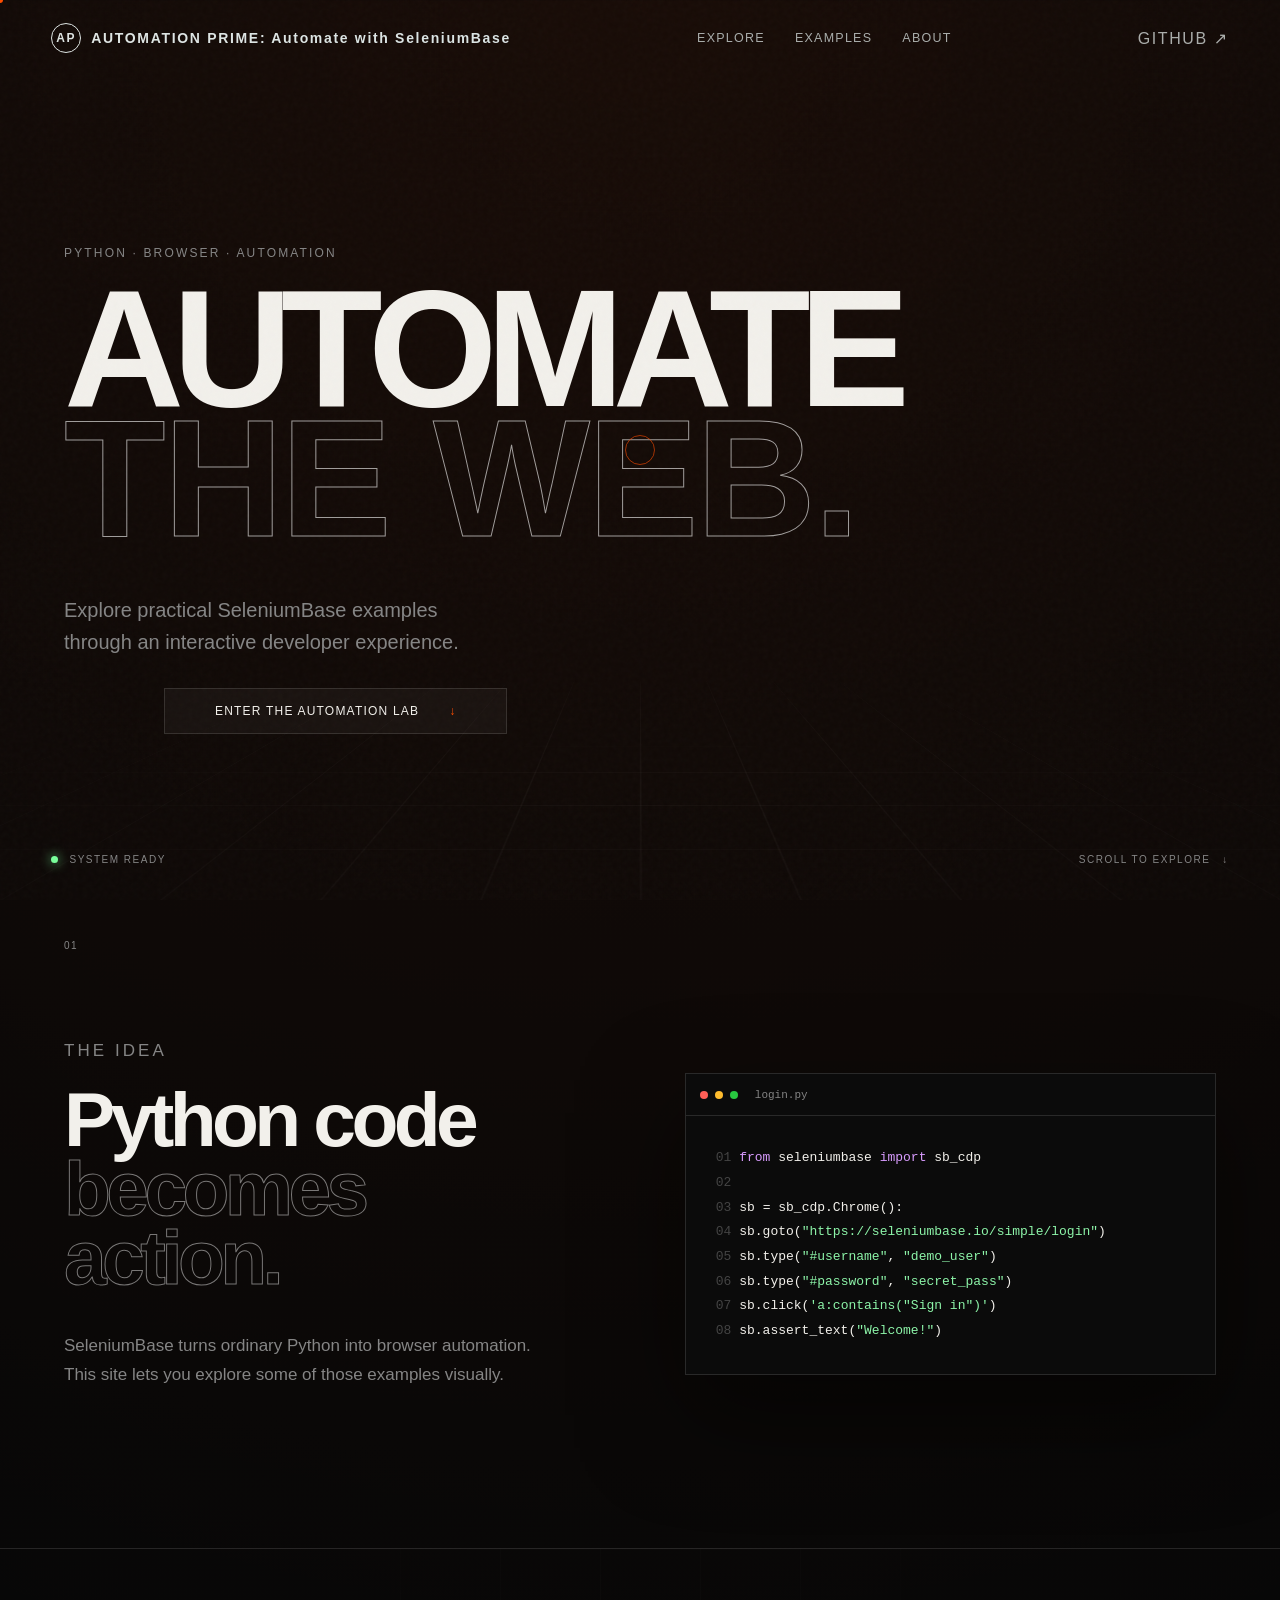
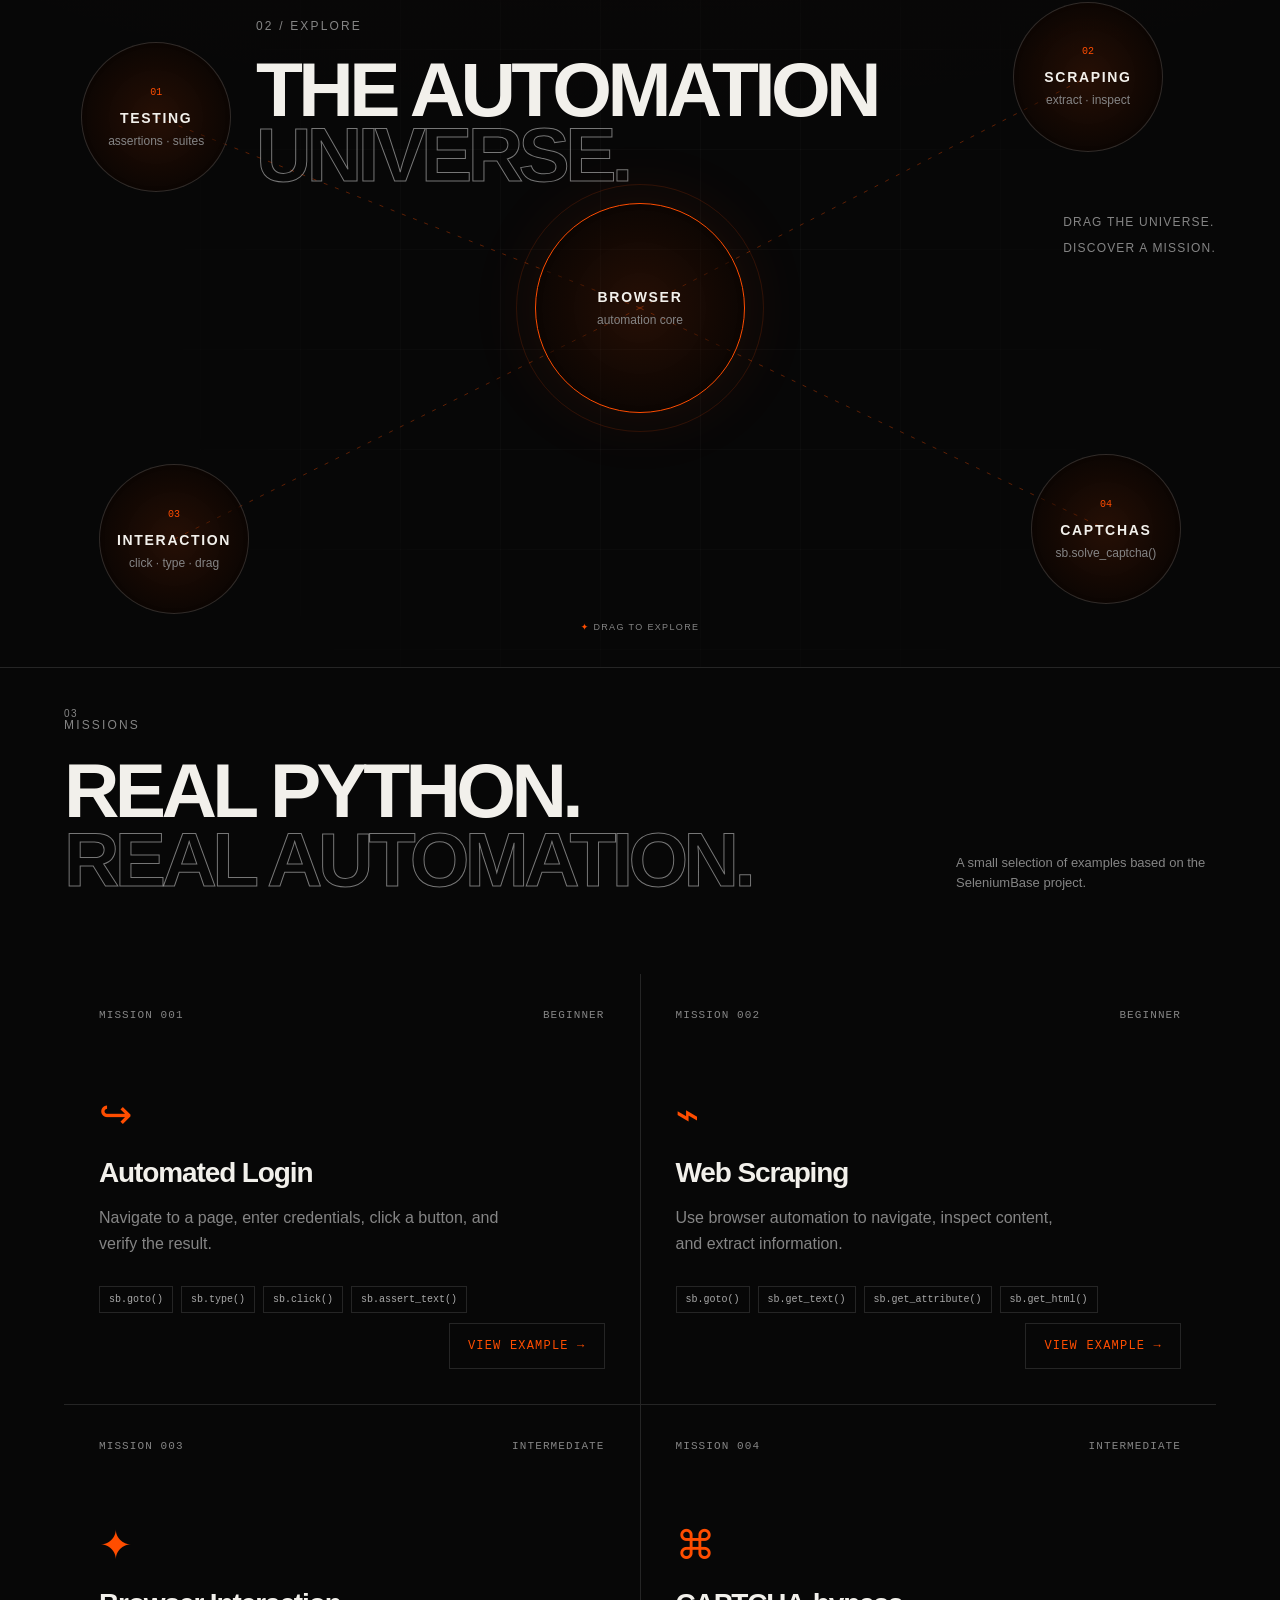
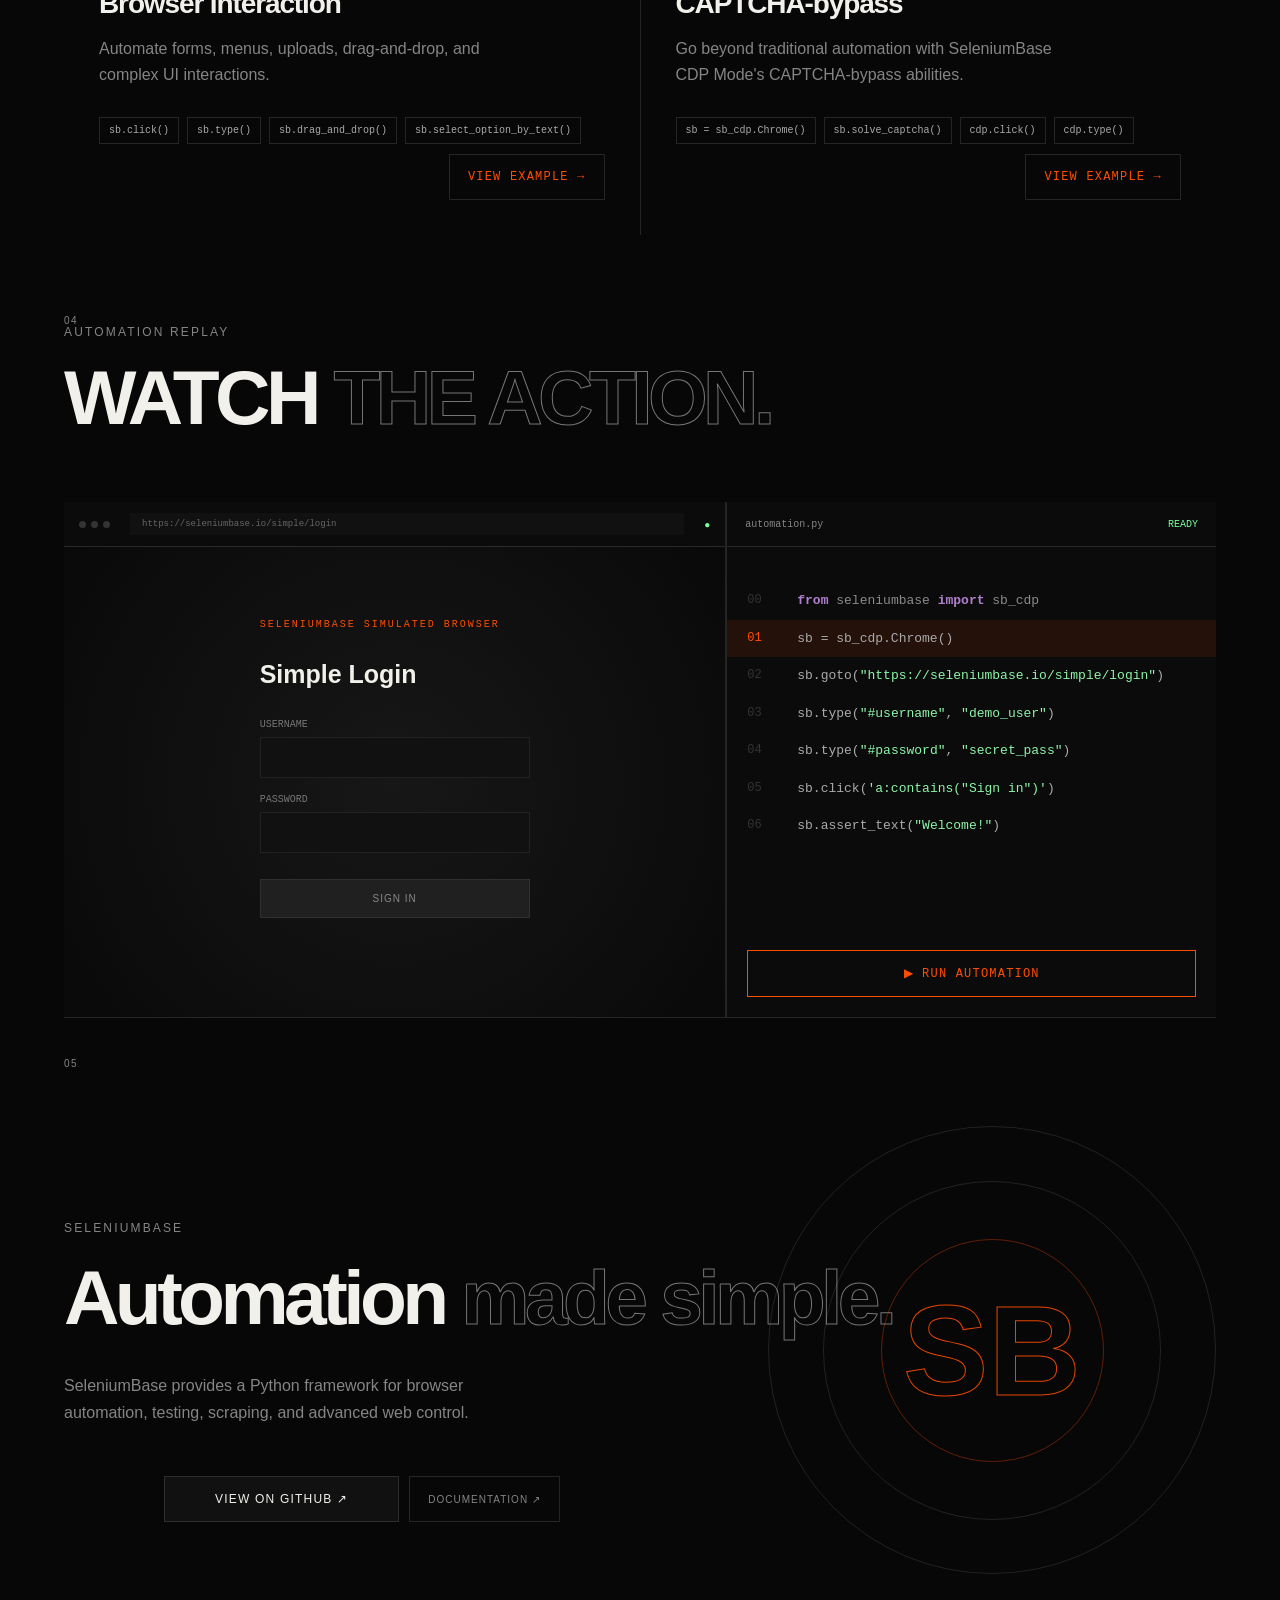
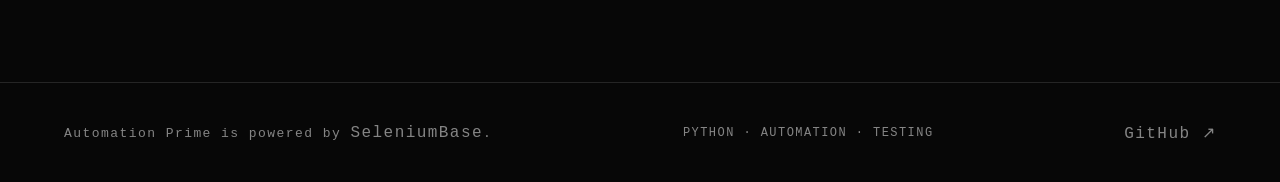
==== commit a4f1eaff: "Update the website" ====
--- a/index.html
+++ b/index.html
@@ -92,7 +92,6 @@
       </div>
     </section>
 
-
     <!-- INTRO -->
     <section class="intro section">
 
@@ -125,7 +124,7 @@
         <pre><code><span class="line-number">01</span> <span class="purple">from</span> seleniumbase <span class="purple">import</span> sb_cdp
 <span class="line-number">02</span>
 <span class="line-number">03</span> <span>sb</span> = <span>sb_cdp.Chrome()</span>:
-<span class="line-number">04</span> sb.goto(<span class="green_text">"seleniumbase.io/simple/login"</span>)
+<span class="line-number">04</span> sb.goto(<span class="green_text">"https://seleniumbase.io/simple/login"</span>)
 <span class="line-number">05</span> sb.type(<span class="green_text">"#username"</span>, <span class="green_text">"demo_user"</span>)
 <span class="line-number">06</span> sb.type(<span class="green_text">"#password"</span>, <span class="green_text">"secret_pass"</span>)
 <span class="line-number">07</span> sb.click(<span class="green_text">'a:contains("Sign in")'</span>)
@@ -135,7 +134,6 @@
 
     </section>
 
-
     <!-- UNIVERSE -->
     <section id="universe" class="universe-section">
 
@@ -152,7 +150,6 @@
       </div>
 
       <div class="universe" id="universe">
-
         <div class="universe-grid"></div>
 
         <svg class="connections" id="connections">
@@ -213,18 +210,14 @@
             <span class="node-label">CAPTCHAS</span>
             <small>sb.solve_captcha()</small>
           </button>
-
         </div>
 
         <div class="drag-hint">
           <span>✦</span>
           DRAG TO EXPLORE
         </div>
-
-      </div>
-
+      </div>
     </section>
-
 
     <!-- MISSIONS -->
     <section id="missions" class="missions section">
@@ -275,10 +268,9 @@
           </div>
 
           <button class="mission-open">
-            VIEW MISSION →
+            VIEW EXAMPLE →
           </button>
         </article>
-
 
         <article
           class="mission-card"
@@ -286,7 +278,7 @@
         >
           <div class="mission-top">
             <span>MISSION 002</span>
-            <span>INTERMEDIATE</span>
+            <span>BEGINNER</span>
           </div>
 
           <div class="mission-icon">⌁</div>
@@ -306,10 +298,9 @@
           </div>
 
           <button class="mission-open">
-            VIEW MISSION →
+            VIEW EXAMPLE →
           </button>
         </article>
-
 
         <article
           class="mission-card"
@@ -337,10 +328,9 @@
           </div>
 
           <button class="mission-open">
-            VIEW MISSION →
+            VIEW EXAMPLE →
           </button>
         </article>
-
 
         <article
           class="mission-card"
@@ -368,14 +358,11 @@
           </div>
 
           <button class="mission-open">
-            VIEW MISSION →
+            VIEW EXAMPLE →
           </button>
         </article>
-
-      </div>
-
+      </div>
     </section>
-
 
     <!-- LIVE DEMO -->
     <section class="demo section">
@@ -404,7 +391,7 @@
             </div>
 
             <div class="address">
-              seleniumbase.io/simple/login
+              https://seleniumbase.io/simple/login
             </div>
 
             <div class="browser-status">
@@ -413,11 +400,9 @@
           </div>
 
           <div class="browser-page">
-
             <div class="demo-login">
-
               <div class="demo-logo">
-                SELENIUMBASE
+                SELENIUMBASE SIMULATED BROWSER 
               </div>
 
               <h3>Simple Login</h3>
@@ -450,13 +435,9 @@
               >
                 ✓ Welcome!
               </div>
-
-            </div>
-
-          </div>
-
-        </div>
-
+            </div>
+          </div>
+        </div>
 
         <!-- Code -->
         <div class="demo-code">
@@ -487,7 +468,7 @@
             <div class="code-line" data-step="1">
               <span>02</span>
               <code>
-                sb.goto(<i>"seleniumbase.io/simple/login"</i>)
+                sb.goto(<i>"https://seleniumbase.io/simple/login"</i>)
               </code>
             </div>
 
@@ -527,13 +508,9 @@
           >
             ▶ RUN AUTOMATION
           </button>
-
-        </div>
-
-      </div>
-
+        </div>
+      </div>
     </section>
-
 
     <!-- ABOUT -->
     <section id="about" class="about section">
@@ -541,7 +518,6 @@
       <div class="section-number">05</div>
 
       <div class="about-content">
-
         <p class="eyebrow">SELENIUMBASE</p>
 
         <h2>
@@ -574,24 +550,18 @@
           >
             DOCUMENTATION ↗
           </a>
-
-        </div>
-
+        </div>
       </div>
 
       <div class="about-mark">
         <span>SB</span>
       </div>
-
     </section>
-
   </main>
 
-
   <footer>
-
-    <div style="font-size: 14px;">
-      SeleniumBase / Automation Prime
+    <div style="font-size: 13px;">
+      Automation Prime is powered by <a href="https://github.com/seleniumbase/SeleniumBase" target="_blank" rel="noopener">SeleniumBase</a>.
     </div>
 
     <div>
@@ -605,7 +575,6 @@
     >
       GitHub ↗
     </a>
-
   </footer>
 
 
@@ -617,7 +586,6 @@
   >
 
     <div class="modal-inner">
-
       <button
         class="modal-close"
         id="modal-close"
@@ -649,12 +617,8 @@
       >
         VIEW SOURCE ↗
       </a>
-
     </div>
-
   </div>
-
   <script src="app.js"></script>
-
 </body>
 </html>
--- a/styles.css
+++ b/styles.css
@@ -8,7 +8,6 @@
   --accent: #ff4d00;
   --accent-soft: rgba(255,77,0,.18);
   --green: #78ff9b;
-
   --max-width: 1400px;
   --ease: cubic-bezier(.16, 1, .3, 1);
 }
@@ -95,13 +94,10 @@
   right: 0;
   z-index: 100;
   height: 76px;
-
   display: flex;
   align-items: center;
   justify-content: space-between;
-
   padding: 0 4vw;
-
   mix-blend-mode: difference;
 }
 
@@ -109,9 +105,7 @@
   display: flex;
   align-items: center;
   gap: 10px;
-
   margin-left: 0px;
-
   font-size: 14px;
   letter-spacing: .12em;
   font-weight: 700;
@@ -120,13 +114,10 @@
 .logo-mark {
   display: grid;
   place-items: center;
-
   width: 30px;
   height: 30px;
-
   border: 1px solid currentColor;
   border-radius: 50%;
-
   font-size: 11px;
 }
 
@@ -160,10 +151,8 @@
 .hero {
   min-height: 100vh;
   position: relative;
-
   display: grid;
   place-items: center;
-
   overflow: hidden;
 }
 
@@ -171,7 +160,6 @@
 .universe-grid {
   position: absolute;
   inset: 0;
-
   background-image:
     linear-gradient(
       rgba(255,255,255,.035) 1px,
@@ -182,9 +170,7 @@
       rgba(255,255,255,.035) 1px,
       transparent 1px
     );
-
   background-size: 80px 80px;
-
   mask-image:
     radial-gradient(
       circle at center,
@@ -210,33 +196,22 @@
   transform: translateY(-35px);
 }
 
-@media (max-width: 700px) {
-  .hero-content {
-    transform: translateY(-20px);
-  }
-}
-
 .eyebrow {
   margin: 0 0 24px;
-
   font-size: 12px;
   letter-spacing: .18em;
   text-transform: uppercase;
-
   color: var(--muted);
 }
 
 .hero h1 {
   margin: 0;
-
   font-size: clamp(70px, 13vw, 170px);
   line-height: .78;
   letter-spacing: -.07em;
   font-weight: 800;
-
   max-width: 100%;
   overflow: hidden;
-
   font-family: Arial, Helvetica, sans-serif;
 }
 
@@ -253,7 +228,6 @@
 .hero-description {
   width: min(420px, 100%);
   margin: 50px 0 30px;
-
   color: var(--muted);
   line-height: 1.6;
   font-size: 15px;
@@ -264,25 +238,23 @@
   display: inline-flex;
   align-items: center;
   gap: 30px;
-
   margin-left: 100px;
   padding: 15px 50px;
-
   border: 1px solid var(--line);
   background: rgba(255,255,255,.04);
-
   font-size: 12px;
   letter-spacing: .1em;
   text-transform: uppercase;
-
   transition:
     background .4s var(--ease),
     transform .4s var(--ease);
 }
 
 .hero-button:hover,
+.primary-button:hover,
 .secondary-button:hover,
-.primary-button:hover {
+.mission-open:hover,
+.modal-close:hover {
   background: var(--accent);
   color: white;
   transform: translateY(-3px);
@@ -296,11 +268,9 @@
   position: absolute;
   bottom: 35px;
   left: 4vw;
-
   font-size: 10px;
   letter-spacing: .15em;
   color: var(--muted);
-
   transition:
     opacity .15s linear,
     transform .15s linear;
@@ -308,11 +278,9 @@
 
 .status-dot {
   display: inline-block;
-
   width: 7px;
   height: 7px;
   margin-right: 7px;
-
   background: var(--green);
   border-radius: 50%;
   box-shadow: 0 0 12px var(--green);
@@ -322,11 +290,9 @@
   position: absolute;
   bottom: 35px;
   right: 4vw;
-
   display: flex;
   align-items: center;
   gap: 12px;
-
   font-size: 10px;
   letter-spacing: .15em;
   color: var(--muted);
@@ -340,12 +306,10 @@
 
 .intro {
   min-height: 72vh;
-
   display: grid;
   grid-template-columns: 1fr 1fr;
   align-items: center;
   gap: 7vw;
-
   padding: 100px 0;
 }
 
@@ -353,7 +317,6 @@
   position: absolute;
   top: 40px;
   left: 0;
-
   color: var(--muted);
   font-size: 10px;
   letter-spacing: .15em;
@@ -364,7 +327,6 @@
 .demo h2,
 .about h2 {
   margin: 0;
-
   font-size: clamp(45px, 6vw, 90px);
   line-height: .9;
   letter-spacing: -.06em;
@@ -381,9 +343,7 @@
 .intro-content > p:last-child,
 .about-content > p {
   max-width: 480px;
-
   margin-top: 40px;
-
   color: var(--muted);
   line-height: 1.7;
 }
@@ -395,10 +355,8 @@
 .terminal {
   background: #0b0b0b;
   border: 1px solid var(--line);
-
   box-shadow:
     0 40px 100px rgba(0,0,0,.5);
-
   transform: perspective(1000px) rotateY(-5deg);
   transition: transform .7s var(--ease);
 }
@@ -412,13 +370,10 @@
 
 .terminal-header {
   height: 42px;
-
   display: flex;
   align-items: center;
   gap: 7px;
-
   padding: 0 14px;
-
   border-bottom: 1px solid var(--line);
 }
 
@@ -449,9 +404,7 @@
 pre {
   margin: 0;
   padding: 30px;
-
   overflow-x: auto;
-
   font: 13px/1.9 "SFMono-Regular", Consolas, monospace;
 }
 
@@ -479,9 +432,7 @@
   position: relative;
   height: 78vh;
   min-height: 720px;
-
   overflow: hidden;
-
   border-top: 1px solid var(--line);
   border-bottom: 1px solid var(--line);
 }
@@ -491,10 +442,8 @@
   top: 70px;
   left: 20vw;
   right: 5vw;
-
   z-index: 10;
   pointer-events: none;
-
   display: flex;
   justify-content: space-between;
 }
@@ -502,7 +451,6 @@
 
 .universe-header h2 {
   margin: 0;
-
   font-size: clamp(40px, 6vw, 90px);
   line-height: .85;
   letter-spacing: -.06em;
@@ -525,7 +473,6 @@
 .universe {
   position: absolute;
   inset: 0;
-
   cursor: grab;
 }
 
@@ -540,17 +487,14 @@
 .universe-world {
   position: absolute;
   inset: -20%;
-
   transform-origin: center;
 }
 
 .connections {
   position: absolute;
   inset: 0;
-
   width: 100%;
   height: 100%;
-
   pointer-events: none;
 }
 
@@ -562,26 +506,19 @@
 
 .node {
   position: absolute;
-
   width: 150px;
   height: 150px;
-
   transform: translate(-50%, -50%);
-
   border: 1px solid rgba(255,255,255,.15);
   border-radius: 50%;
-
   background:
     radial-gradient(
       circle,
       rgba(255,77,0,.13),
       rgba(0,0,0,.8)
     );
-
   color: var(--text);
-
   cursor: pointer;
-
   transition:
     transform .5s var(--ease),
     border-color .4s ease,
@@ -592,7 +529,6 @@
   transform:
     translate(-50%, -50%)
     scale(1.12);
-
   border-color: var(--accent);
   background:
     radial-gradient(
@@ -605,9 +541,7 @@
 .node-main {
   width: 210px;
   height: 210px;
-
   border-color: var(--accent);
-
   box-shadow:
     0 0 70px rgba(255,77,0,.1);
 }
@@ -615,10 +549,8 @@
 .node-pulse {
   position: absolute;
   inset: -20px;
-
   border: 1px solid rgba(255,77,0,.15);
   border-radius: 50%;
-
   animation: pulse 3s infinite;
 }
 
@@ -627,7 +559,6 @@
     transform: scale(.9);
     opacity: .4;
   }
-
   50% {
     transform: scale(1.1);
     opacity: 1;
@@ -636,16 +567,13 @@
 
 .node-icon {
   display: block;
-
   margin-bottom: 12px;
-
   font: 10px monospace;
   color: var(--accent);
 }
 
 .node-label {
   display: block;
-
   font-size: 14px;
   font-weight: 700;
   letter-spacing: .12em;
@@ -653,9 +581,7 @@
 
 .node small {
   display: block;
-
   margin-top: 8px;
-
   font-size: 12px;
   color: var(--muted);
 }
@@ -665,7 +591,6 @@
   bottom: 35px;
   left: 50%;
   transform: translateX(-50%);
-
   font-size: 9px;
   letter-spacing: .15em;
   color: var(--muted);
@@ -687,15 +612,12 @@
   display: flex;
   justify-content: space-between;
   align-items: end;
-
   margin-bottom: 80px;
 }
 
 .missions-description {
   width: 260px;
-
   margin: 0;
-
   color: var(--muted);
   font-size: 13px;
   line-height: 1.6;
@@ -705,20 +627,15 @@
   display: grid;
   grid-template-columns: repeat(2, 1fr);
   gap: 1px;
-
   background: var(--line);
 }
 
 .mission-card {
   position: relative;
-
   min-height: 430px;
   padding: 35px;
-
   background: var(--bg);
-
   overflow: hidden;
-
   transition:
     background .5s var(--ease),
     transform .5s var(--ease);
@@ -730,24 +647,16 @@
 
 .mission-card::after {
   content: "";
-
   position: absolute;
   right: -100px;
   bottom: -100px;
-
   width: 250px;
   height: 250px;
-
   background: var(--accent);
-
   opacity: 0;
-
   border-radius: 50%;
-
   filter: blur(80px);
-
   transition: opacity .5s ease;
-
   pointer-events: none;
 }
 
@@ -759,7 +668,6 @@
 .mission-top {
   display: flex;
   justify-content: space-between;
-
   font: 11px monospace;
   color: var(--muted);
   letter-spacing: .1em;
@@ -767,21 +675,18 @@
 
 .mission-icon {
   margin-top: 70px;
-
   font-size: 40px;
   color: var(--accent);
 }
 
 .mission-card h3 {
   margin: 20px 0 12px;
-
   font-size: 28px;
   letter-spacing: -.04em;
 }
 
 .mission-card > p {
   max-width: 400px;
-
   color: var(--muted);
   line-height: 1.6;
 }
@@ -790,17 +695,13 @@
   display: flex;
   gap: 8px;
   flex-wrap: wrap;
-
   margin-top: 30px;
 }
 
 .mission-code code {
   padding: 7px 9px;
-
   border: 1px solid var(--line);
-
   color: #aaa;
-
   font: 10px monospace;
 }
 
@@ -809,15 +710,11 @@
   z-index: 2;
   bottom: 35px;
   right: 35px;
-
   border: 0;
   background: none;
-
   color: var(--accent);
-
   font: 12px monospace;
   letter-spacing: .1em;
-
   cursor: pointer;
 }
 
@@ -836,7 +733,6 @@
   display: grid;
   grid-template-columns: 1.15fr .85fr;
   gap: 2px;
-
   background: var(--line);
 }
 
@@ -847,12 +743,9 @@
 
 .browser-bar {
   height: 45px;
-
   display: flex;
   align-items: center;
-
   padding: 0 15px;
-
   border-bottom: 1px solid var(--line);
 }
 
@@ -870,15 +763,10 @@
 
 .address {
   flex: 1;
-
   margin: 0 20px;
-
   padding: 6px 12px;
-
   background: #111;
-
   color: #666;
-
   font: 9px monospace;
 }
 
@@ -889,10 +777,8 @@
 
 .browser-page {
   min-height: 470px;
-
   display: grid;
   place-items: center;
-
   background:
     radial-gradient(
       circle at center,
@@ -907,7 +793,6 @@
 
 .demo-logo {
   margin-bottom: 30px;
-
   font: 10px monospace;
   letter-spacing: .2em;
   color: var(--accent);
@@ -920,57 +805,44 @@
 
 .demo-login label {
   display: block;
-
   margin-bottom: 16px;
-
   color: #777;
-
   font: 10px monospace;
   text-transform: uppercase;
 }
 
 .demo-login input {
   display: block;
-
   width: 100%;
-
   margin-top: 7px;
   padding: 12px;
-
   border: 1px solid #222;
   background: #111;
-
   color: white;
-
   outline: none;
 }
 
 .demo-login button {
   width: 100%;
-
   margin-top: 10px;
   padding: 13px;
-
-  border: 0;
-
-  background: var(--accent);
-  color: white;
-
+  border: 1px solid #303030;
+  background: #202020;
+  color: #888;
   font-size: 10px;
   letter-spacing: .1em;
   text-transform: uppercase;
+  cursor: default;
+  pointer-events: none;
+  box-shadow: none;
 }
 
 .demo-success {
   margin-top: 15px;
-
   color: var(--green);
-
   font: 11px monospace;
-
   opacity: 0;
   transform: translateY(5px);
-
   transition: .4s var(--ease);
 }
 
@@ -986,17 +858,12 @@
 
 .code-header {
   height: 45px;
-
   display: flex;
   justify-content: space-between;
   align-items: center;
-
   padding: 0 18px;
-
   border-bottom: 1px solid var(--line);
-
-  color: var(--muted);
-
+  color: var(--muted);
   font: 10px monospace;
 }
 
@@ -1012,11 +879,8 @@
 .code-line {
   display: grid;
   grid-template-columns: 50px 1fr;
-
   padding: 9px 20px;
-
   font: 12px/1.5 monospace;
-
   transition:
     background .3s ease,
     color .3s ease;
@@ -1049,19 +913,13 @@
 
 .run-button {
   margin: 20px;
-
   padding: 15px;
-
   border: 1px solid var(--accent);
   background: transparent;
-
   color: var(--accent);
-
-  font: 10px monospace;
+  font: 12px monospace;
   letter-spacing: .1em;
-
   cursor: pointer;
-
   transition: .3s ease;
 }
 
@@ -1075,10 +933,8 @@
 
 .about {
   min-height: 65vh;
-
   display: flex;
   align-items: center;
-
   border-top: 1px solid var(--line);
 }
 
@@ -1089,30 +945,23 @@
 .about-mark {
   position: absolute;
   right: 0;
-
   width: 35vw;
   height: 35vw;
   max-width: 500px;
   max-height: 500px;
-
   display: grid;
   place-items: center;
-
   border: 1px solid var(--line);
   border-radius: 50%;
-
   opacity: .9;
 }
 
 .about-mark::before,
 .about-mark::after {
   content: "";
-
-  position: absolute;
-
+  position: absolute;
   border: 1px solid var(--line);
   border-radius: 50%;
-
   pointer-events: none;
 }
 
@@ -1130,10 +979,8 @@
 .about-mark span {
   position: relative;
   z-index: 2;
-
   font-size: clamp(60px, 10vw, 150px);
   font-weight: 800;
-
   color: transparent;
   -webkit-text-stroke: 1px var(--accent);
 }
@@ -1141,41 +988,41 @@
 .about-actions {
   display: flex;
   gap: 10px;
-
   margin-top: 50px;
 }
 
 .secondary-button {
   display: inline-flex;
   align-items: center;
-
   padding: 15px 18px;
-
   border: 1px solid var(--line);
-
-  color: var(--muted);
-
+  color: var(--muted);
   font-size: 10px;
   letter-spacing: .1em;
   text-transform: uppercase;
 }
 
+.mission-open {
+  display: inline-flex;
+  align-items: center;
+  padding: 15px 18px;
+  border: 1px solid var(--line);
+  font-size: 12px;
+  letter-spacing: .1em;
+  text-transform: uppercase;
+}
+
 
 /* Footer */
 
 footer {
   min-height: 100px;
-
   display: flex;
   justify-content: space-between;
   align-items: center;
-
   padding: 0 5vw;
-
   border-top: 1px solid var(--line);
-
-  color: var(--muted);
-
+  color: var(--muted);
   font: 12px monospace;
   letter-spacing: .12em;
 }
@@ -1190,21 +1037,14 @@
 .modal {
   position: fixed;
   inset: 0;
-
   z-index: 500;
-
   display: grid;
   place-items: center;
-
   padding: 30px;
-
-  background: rgba(0,0,0,.8);
-
-  backdrop-filter: blur(20px);
-
+  background: rgba(0,0,0,.2);
+  backdrop-filter: blur(2px);
   opacity: 0;
   visibility: hidden;
-
   transition:
     opacity .4s ease,
     visibility .4s ease;
@@ -1217,17 +1057,11 @@
 
 .modal-inner {
   position: relative;
-
-  width: min(750px, 100%);
-
+  width: min(700px, 100%);
   padding: 50px;
-
   border: 1px solid var(--line);
-
   background: #0d0d0d;
-
   transform: translateY(30px) scale(.98);
-
   transition: transform .5s var(--ease);
 }
 
@@ -1239,21 +1073,16 @@
   position: absolute;
   top: 20px;
   right: 20px;
-
   width: 35px;
   height: 35px;
-
   border: 1px solid var(--line);
   background: transparent;
-
   color: white;
-
   cursor: pointer;
 }
 
 .modal-inner h2 {
   margin: 0;
-
   font-size: 36px;
   letter-spacing: -.05em;
 }
@@ -1265,7 +1094,6 @@
 
 .modal-code {
   margin: 30px 0;
-
   border: 1px solid var(--line);
   background: #080808;
 }
@@ -1285,12 +1113,15 @@
 
   .hero h1 {
     font-size: clamp(60px, 18vw, 110px);
+  }
+
+  .hero-content {
+    transform: translateY(-20px);
   }
 
   .intro {
     min-height: auto;
     padding: 160px 0;
-
     grid-template-columns: 1fr;
     gap: 60px;
   }
@@ -1299,9 +1130,18 @@
     transform: none;
   }
 
+  .universe-section {
+    height: auto;
+    min-height: 0;
+    padding: 20px 20px 30px;
+    overflow: hidden;
+  }
+
   .universe {
     position: relative;
-    z-index: 2;
+    inset: auto;
+    height: 380px;
+    cursor: default;
   }
 
   .node {
@@ -1312,29 +1152,72 @@
   }
 
   .universe-header {
+    position: relative;
+    top: auto;
+    left: auto;
+    right: auto;
     display: block;
-    position: relative;
-    z-index: 1;
+    margin-bottom: 20px;
+    z-index: 5;
     pointer-events: none;
   }
 
-  .universe-header h2,
   .universe-header p {
     pointer-events: none;
   }
 
+  .universe-header h2 {
+    pointer-events: none;
+    font-size: clamp(38px, 10vw, 60px);
+    line-height: .9;
+  }
+
   .universe-header > p {
-    margin-top: 25px;
+    margin-top: 18px;
+    font-size: 10px;
+    line-height: 1.8;
+  }
+
+  .universe-world {
+    position: absolute;
+    inset: 0;
+    transform: none !important;
+  }
+
+  .universe-grid,
+  .connections,
+  .drag-hint {
+    display: none;
   }
 
   .node {
-    width: 120px;
-    height: 120px;
+    width: 118px;
+    height: 118px;
+    max-width: 38vw;
+    max-height: 38vw;
   }
 
   .node-main {
-    width: 160px;
-    height: 160px;
+    width: 150px;
+    height: 150px;
+    max-width: 46vw;
+    max-height: 46vw;
+  }
+
+  .node-label {
+    font-size: 11px;
+    letter-spacing: .06em;
+    overflow-wrap: anywhere;
+  }
+
+  .node small {
+    padding: 0 8px;
+    font-size: 10px;
+    overflow-wrap: anywhere;
+  }
+
+  .node-icon {
+    margin-bottom: 8px;
   }
 
   .mission-grid {
@@ -1353,6 +1236,45 @@
     grid-template-columns: 1fr;
   }
 
+  .demo-success {
+    display: none;
+    margin-top: 15px;
+    color: var(--green);
+    font: 11px monospace;
+    opacity: 0;
+    transform: translateY(5px);
+    transition:
+      opacity .4s ease,
+      transform .4s ease;
+  }
+
+  .demo-success.visible {
+    display: block;
+    opacity: 1;
+    transform: translateY(0);
+  }
+
+  .code-lines {
+    padding: 12px 0;
+  }
+
+  .code-line {
+    padding: 5px 12px;
+    line-height: 1.25;
+    grid-template-columns: 32px minmax(0, 1fr);
+    font-size: 11px;
+  }
+
+  .code-line code {
+    font-size: 11px;
+    overflow-wrap: anywhere;
+  }
+
+  .run-button {
+    margin: 10px 12px 14px;
+    padding: 12px;
+  }
+
   .browser-page {
     min-height: 400px;
   }
@@ -1371,7 +1293,6 @@
 
   footer {
     padding: 30px 5vw;
-
     flex-direction: column;
     align-items: flex-start;
     gap: 15px;
@@ -1380,6 +1301,38 @@
   .cursor,
   .cursor-ring {
     display: none;
+  }
+
+  .modal {
+    padding: 12px;
+    overflow-y: auto;
+  }
+
+  .modal-inner {
+    width: 100%;
+    max-height: calc(100vh - 24px);
+    max-height: calc(100dvh - 24px);
+    overflow-y: auto;
+    padding: 60px 24px 24px;
+  }
+
+  .modal-close {
+    position: absolute;
+    top: 12px;
+    right: 12px;
+    z-index: 5;
+    width: 36px;
+    height: 36px;
+  }
+
+  .modal-inner h2 {
+    font-size: clamp(26px, 7vw, 36px);
+    overflow-wrap: anywhere;
+  }
+
+  .modal-code {
+    max-width: 100%;
+    overflow-x: auto;
   }
 }
 
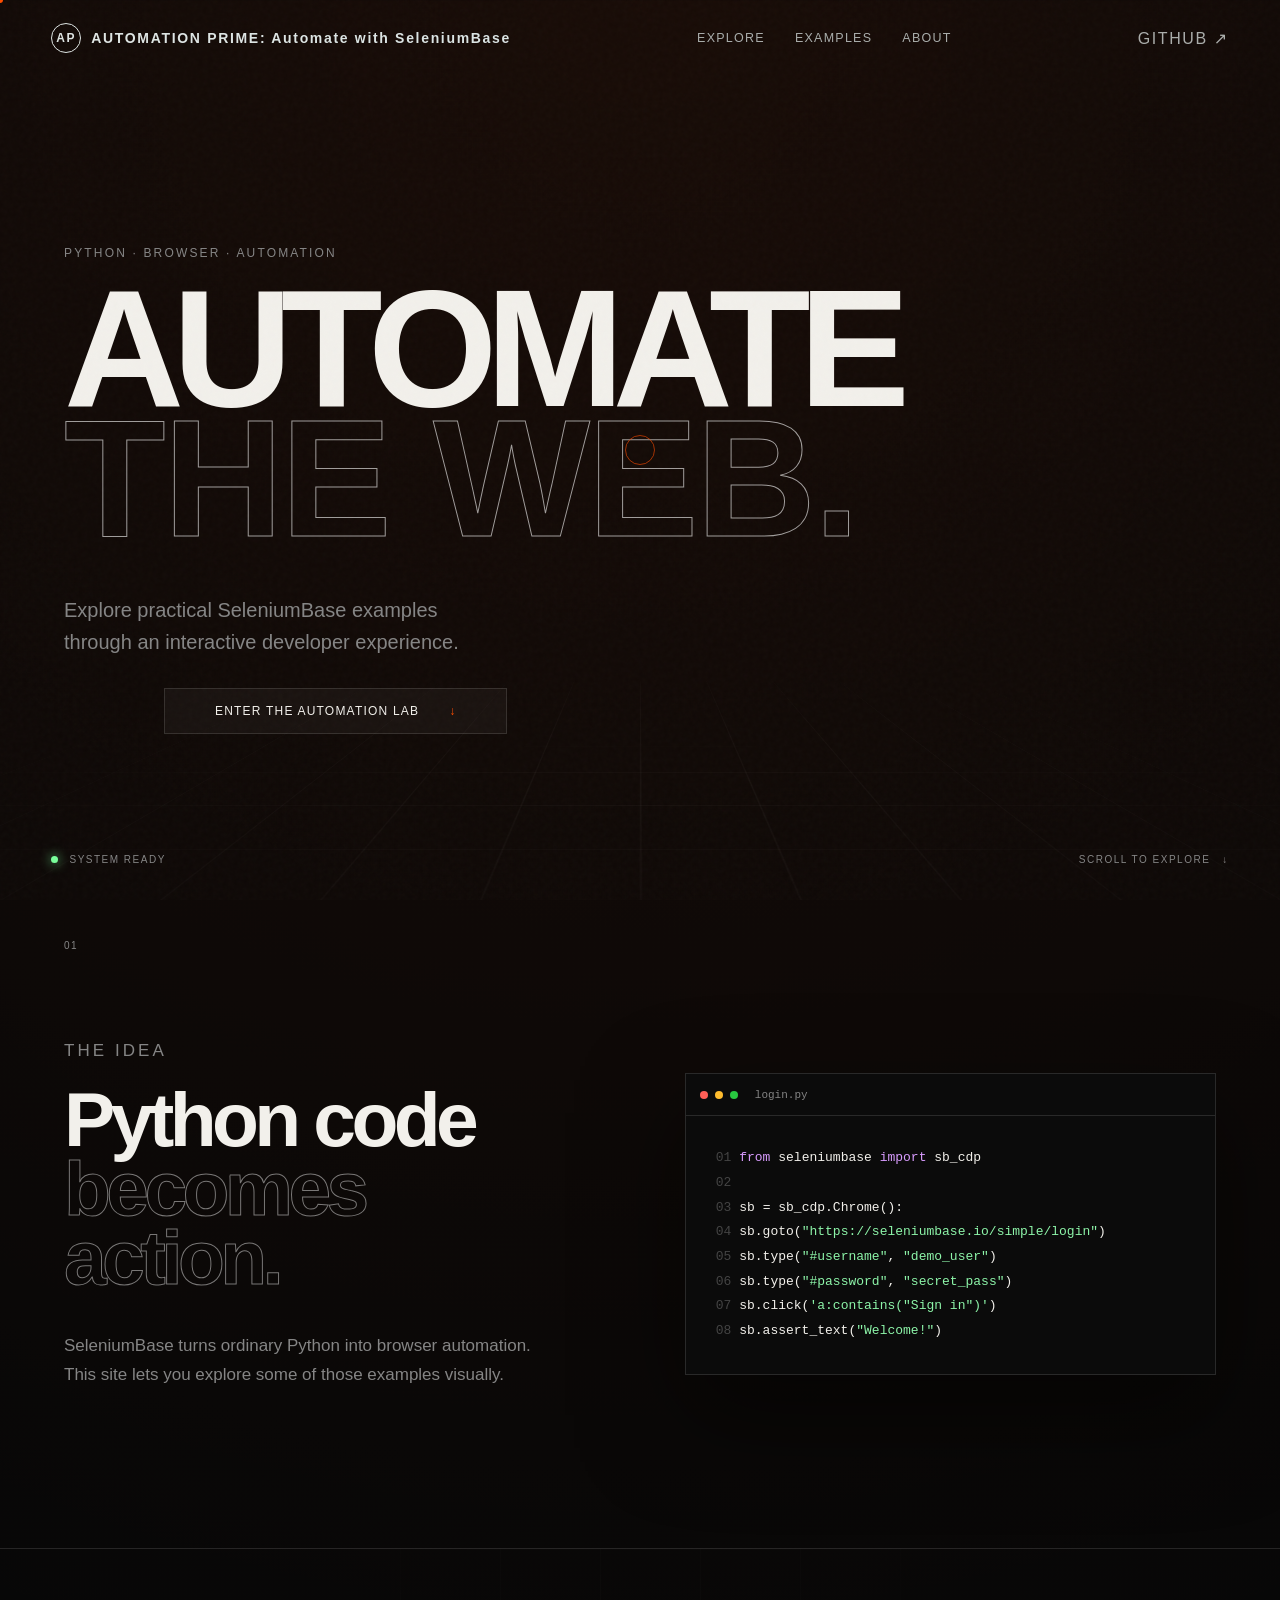
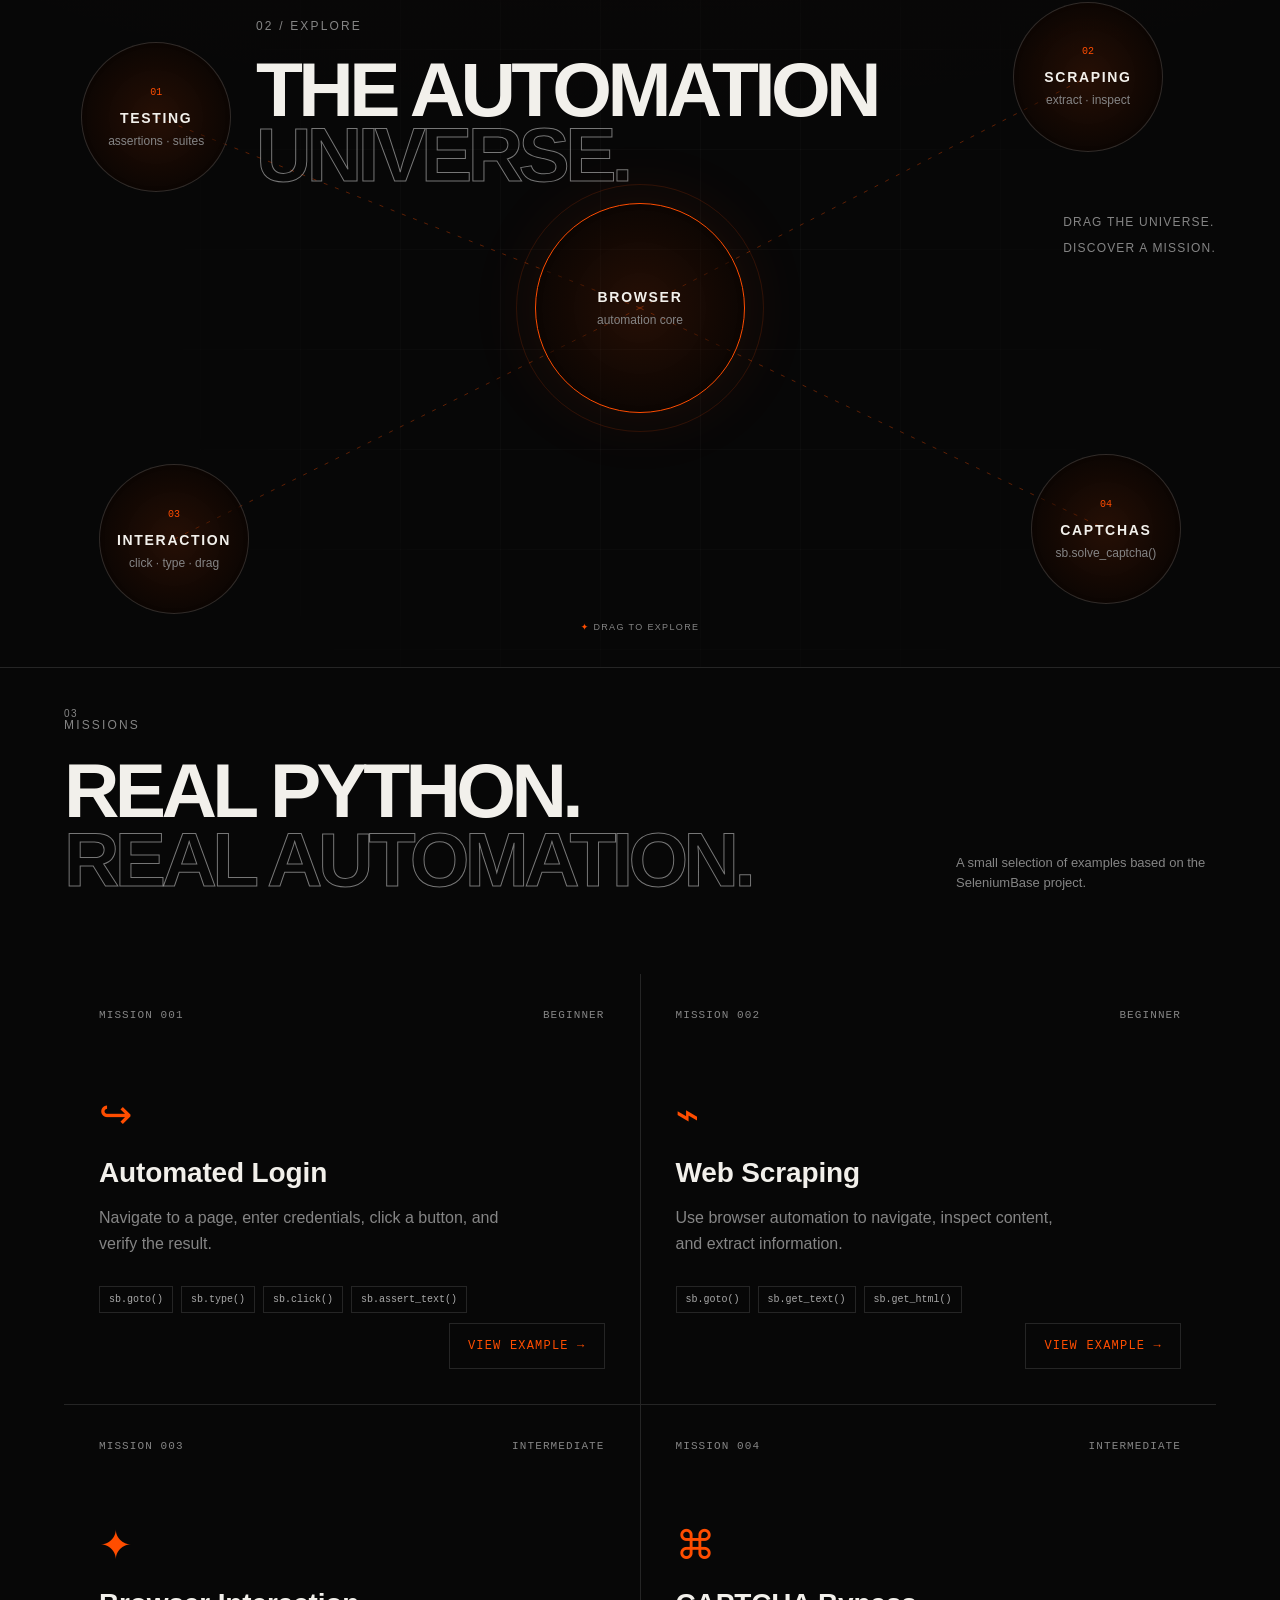
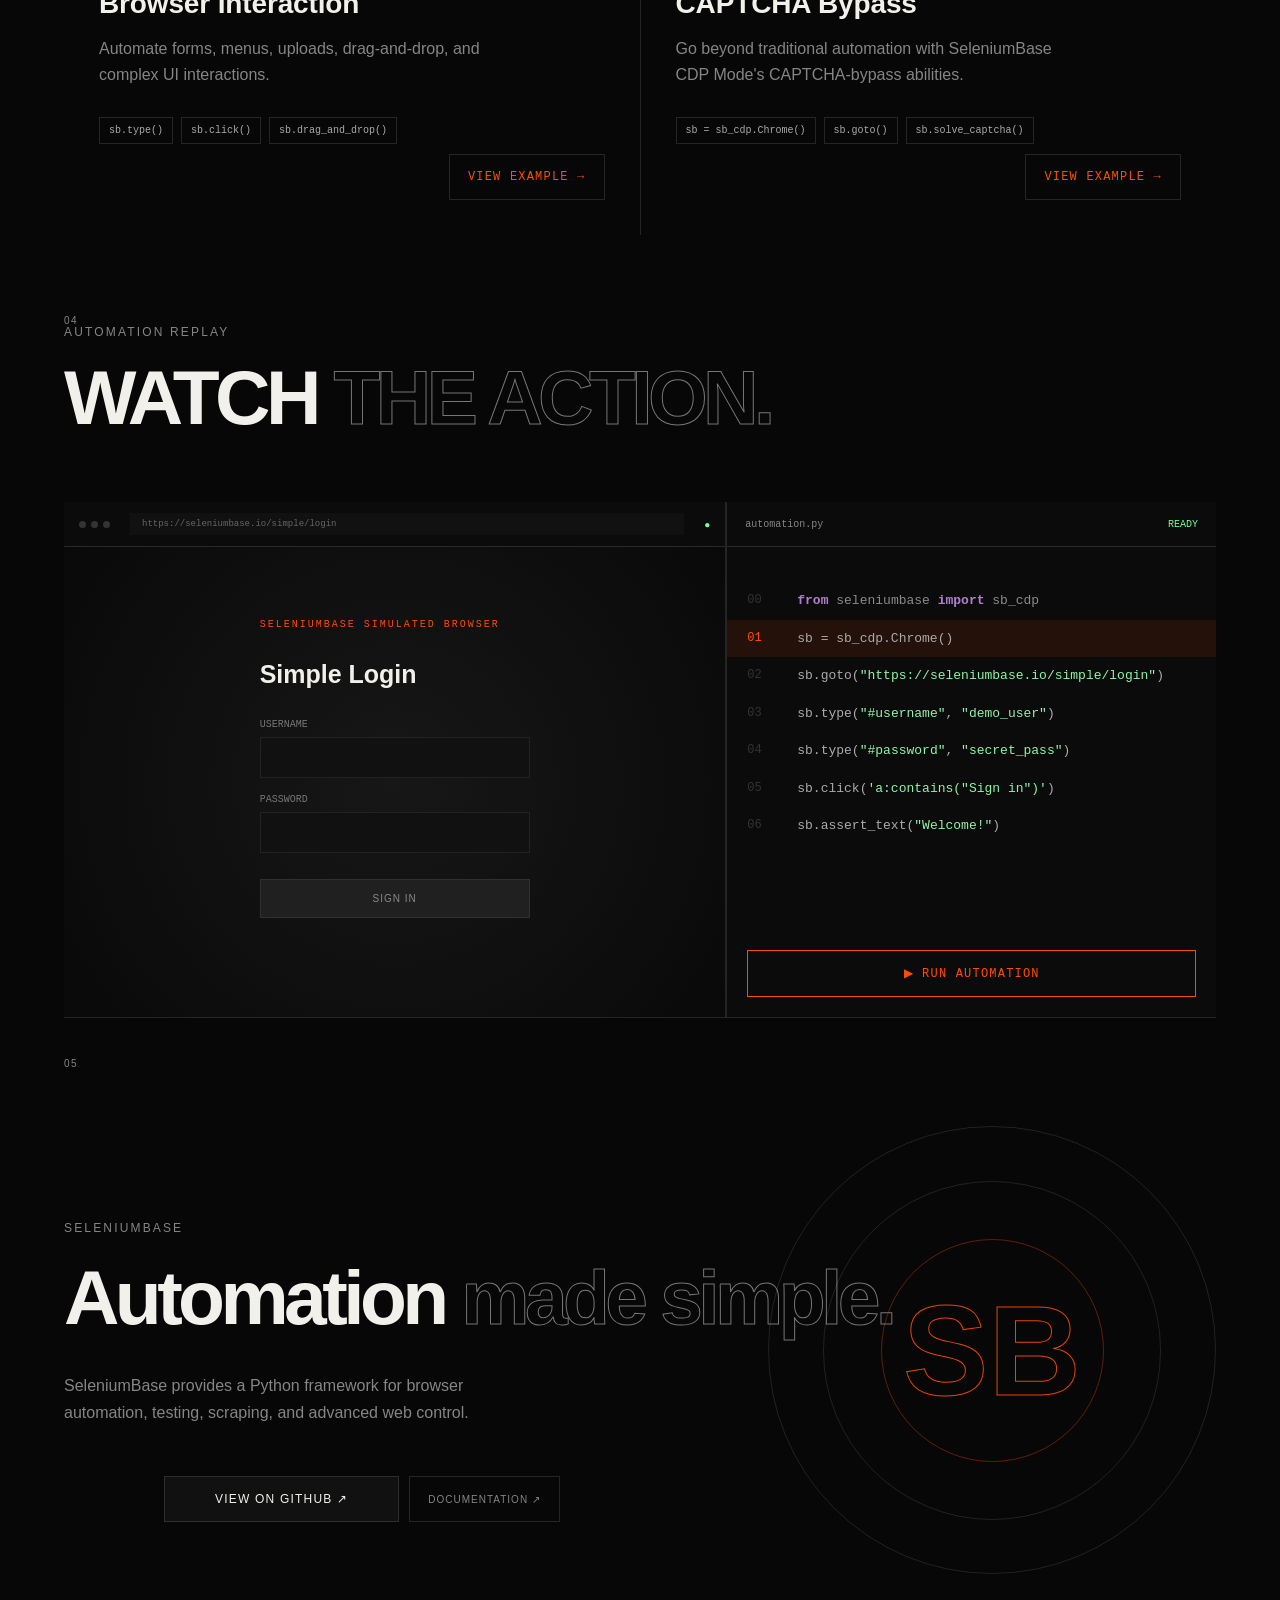
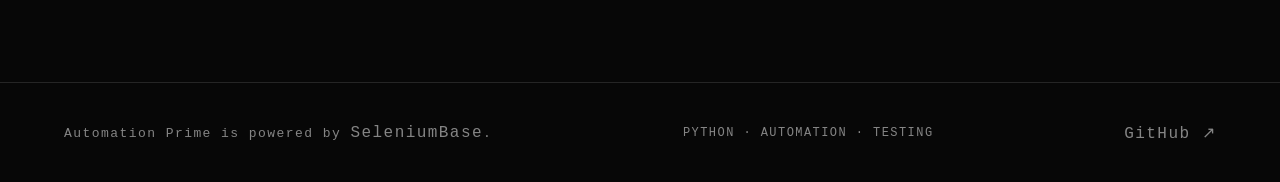
==== commit 28fe489d: "Update the website" ====
--- a/index.html
+++ b/index.html
@@ -293,7 +293,6 @@
           <div class="mission-code">
             <code>sb.goto()</code>
             <code>sb.get_text()</code>
-            <code>sb.get_attribute()</code>
             <code>sb.get_html()</code>
           </div>
 
@@ -321,10 +320,9 @@
           </p>
 
           <div class="mission-code">
+            <code>sb.type()</code>
             <code>sb.click()</code>
-            <code>sb.type()</code>
             <code>sb.drag_and_drop()</code>
-            <code>sb.select_option_by_text()</code>
           </div>
 
           <button class="mission-open">
@@ -343,7 +341,7 @@
 
           <div class="mission-icon">⌘</div>
 
-          <h3>CAPTCHA-bypass</h3>
+          <h3>CAPTCHA Bypass</h3>
 
           <p>
             Go beyond traditional automation with
@@ -352,9 +350,8 @@
 
           <div class="mission-code">
             <code>sb = sb_cdp.Chrome()</code>
+            <code>sb.goto()</code>
             <code>sb.solve_captcha()</code>
-            <code>cdp.click()</code>
-            <code>cdp.type()</code>
           </div>
 
           <button class="mission-open">
--- a/styles.css
+++ b/styles.css
@@ -682,7 +682,7 @@
 .mission-card h3 {
   margin: 20px 0 12px;
   font-size: 28px;
-  letter-spacing: -.04em;
+  letter-spacing: -.005em;
 }
 
 .mission-card > p {
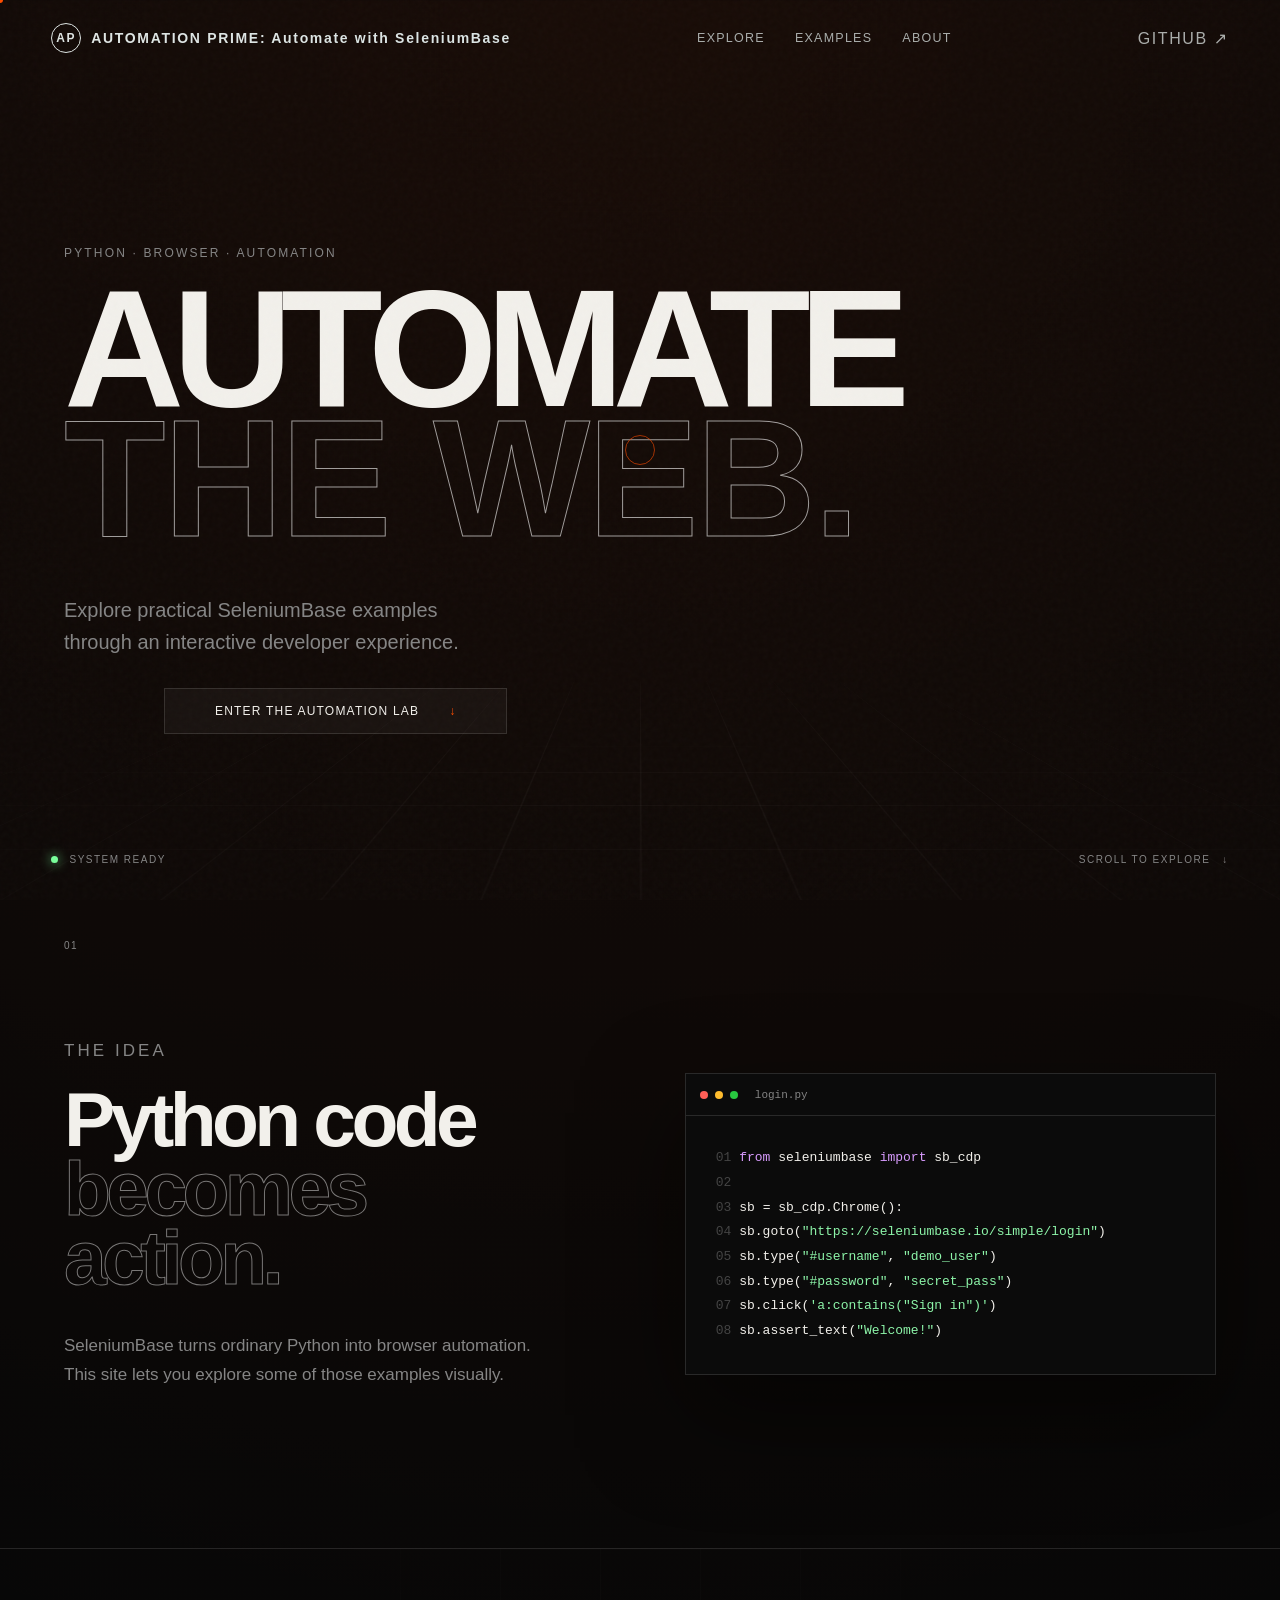
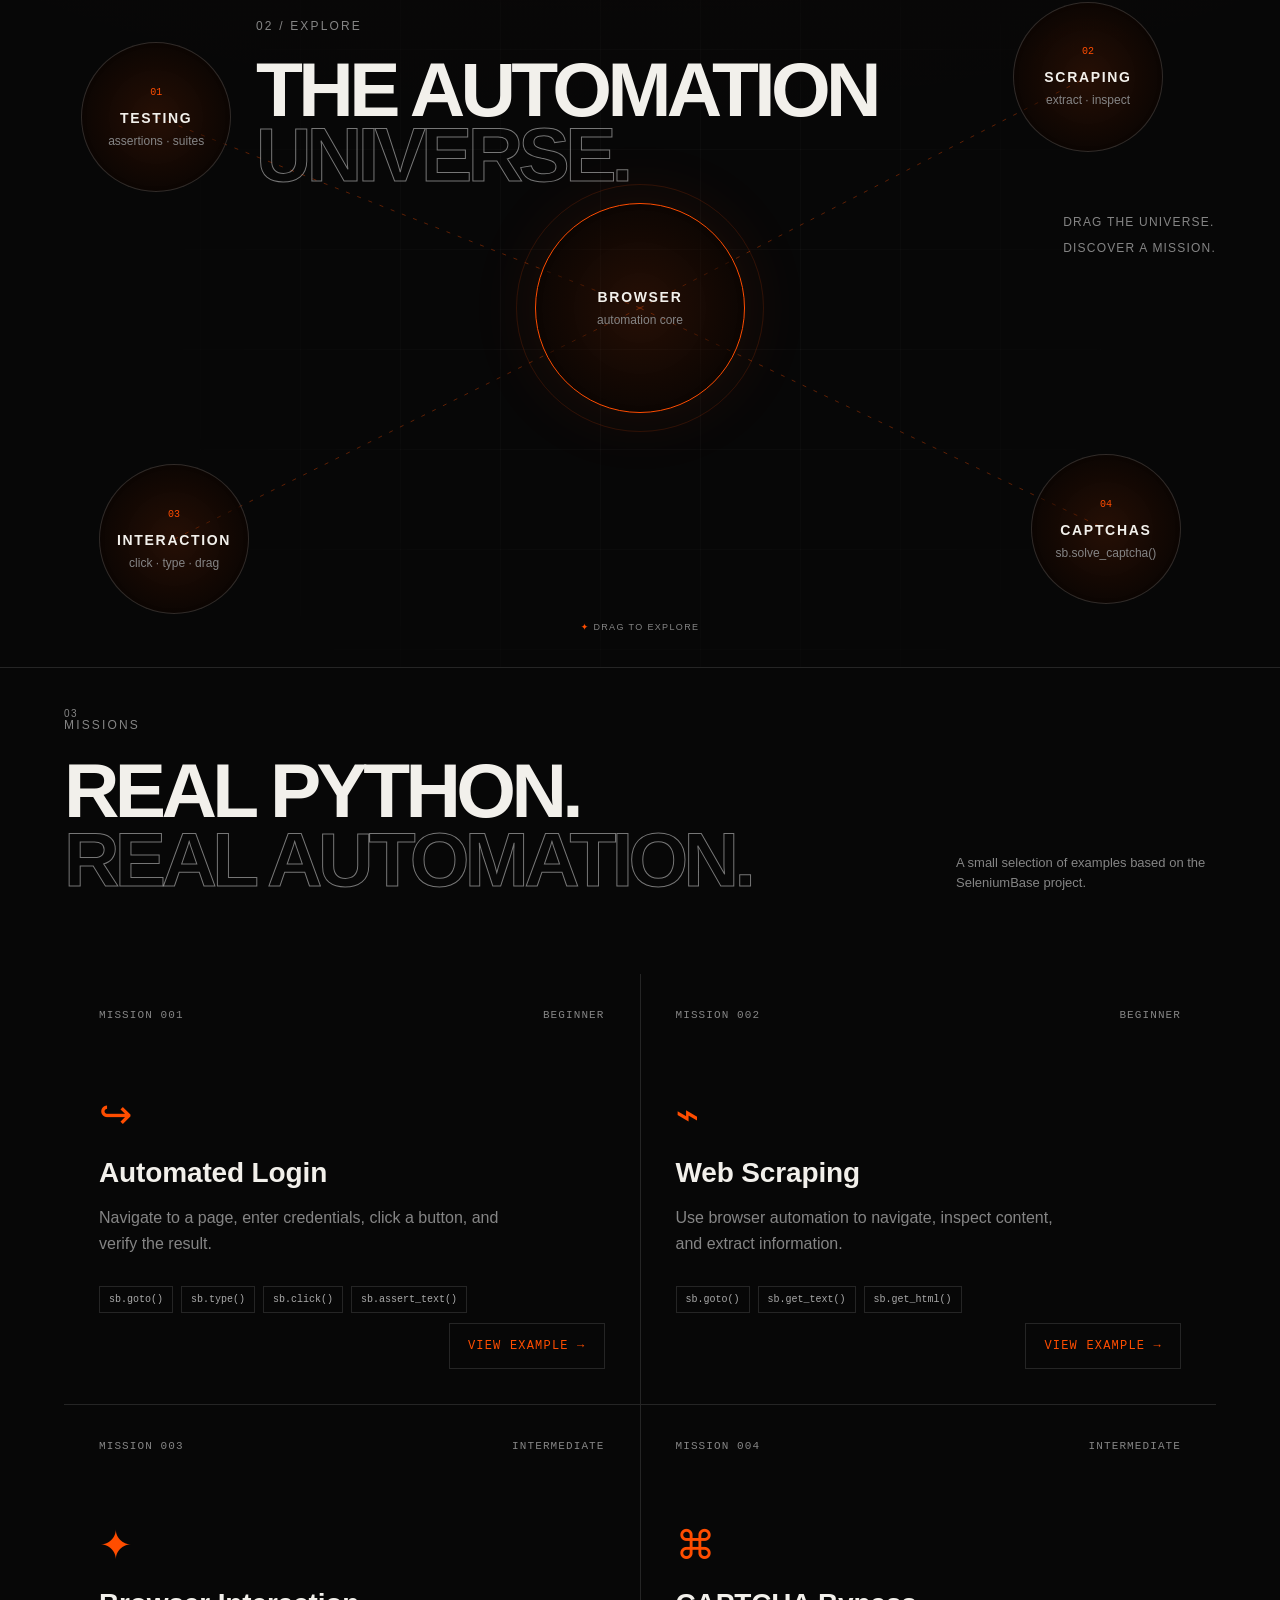
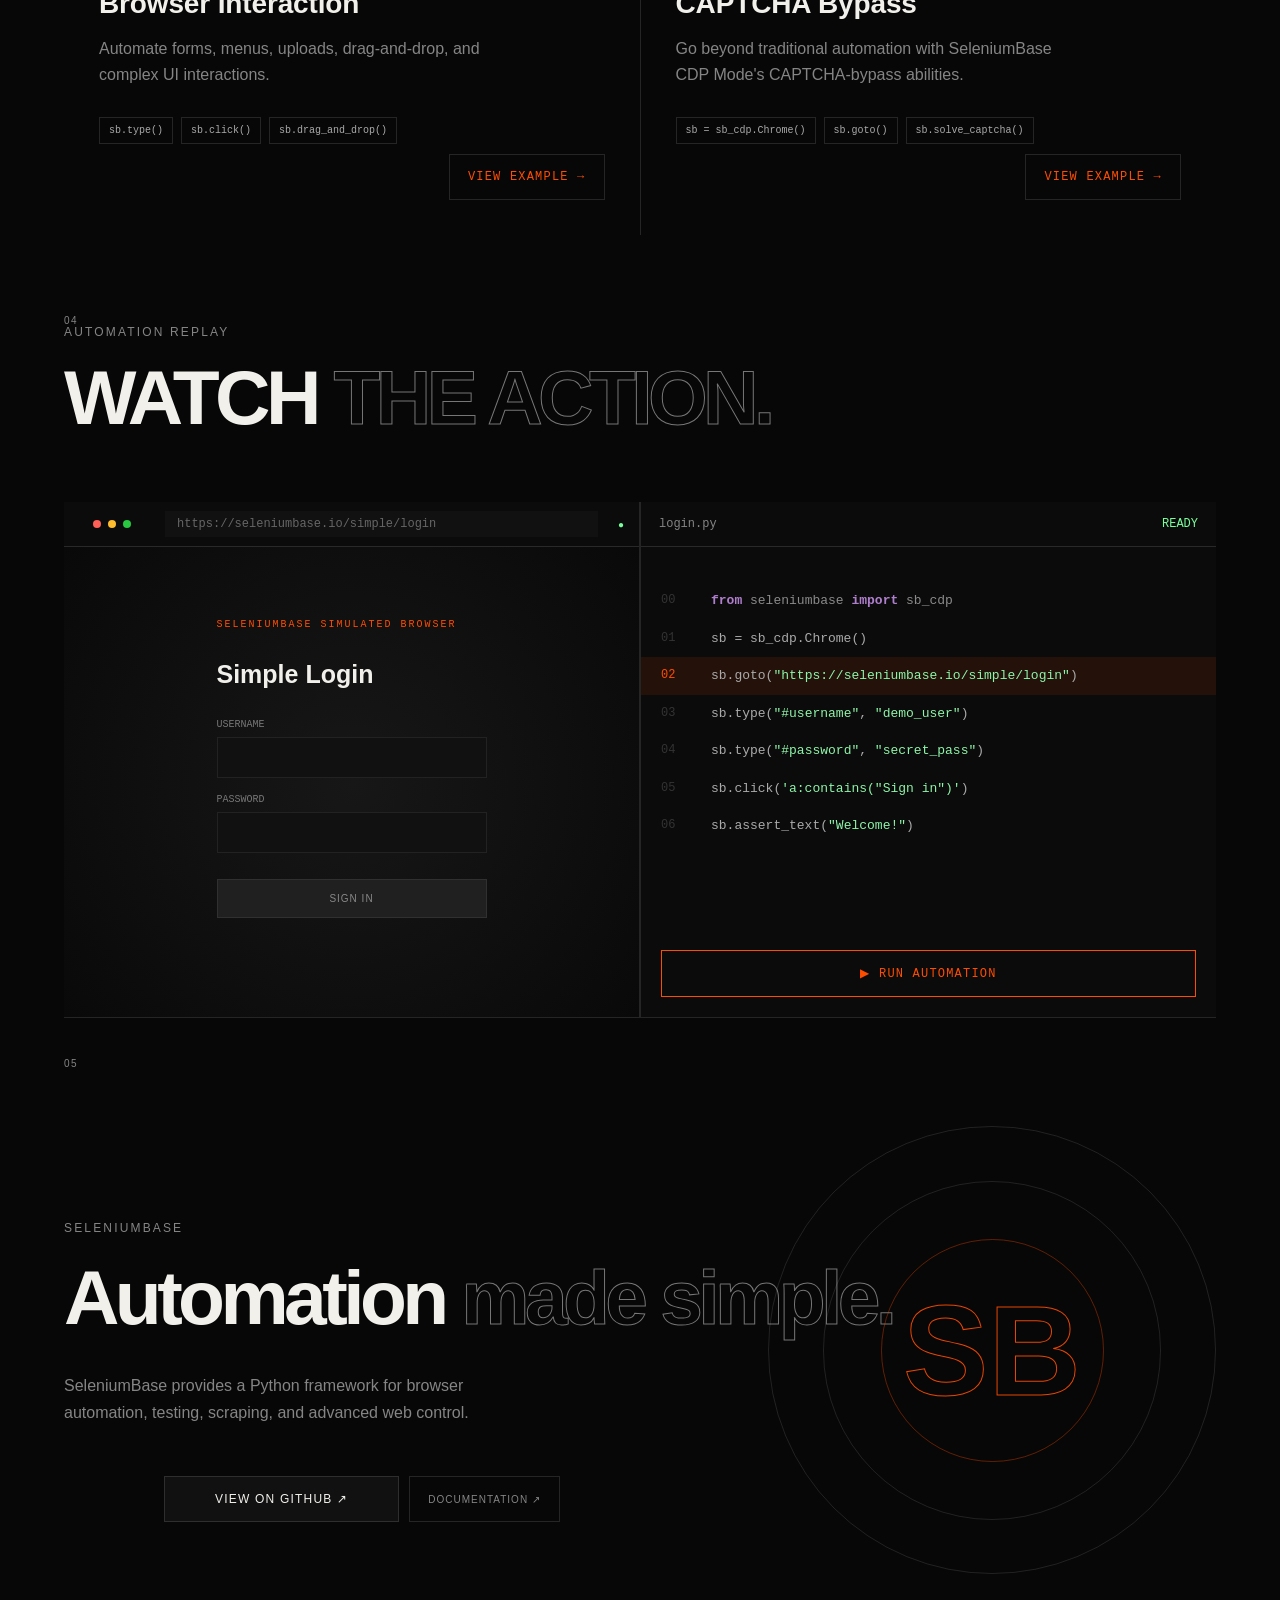
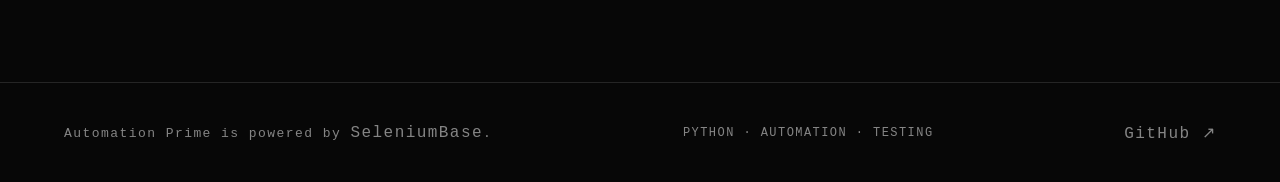
==== commit 2a8cd2ea: "Update website pages" ====
--- a/index.html
+++ b/index.html
@@ -381,11 +381,12 @@
         <div class="browser-window">
 
           <div class="browser-bar">
-            <div class="browser-dots">
-              <span></span>
-              <span></span>
-              <span></span>
-            </div>
+
+              <div class="terminal-header-demo">
+                <span class="terminal-dot red"></span>
+                <span class="terminal-dot yellow"></span>
+                <span class="terminal-dot green"></span>
+              </div>
 
             <div class="address">
               https://seleniumbase.io/simple/login
@@ -440,7 +441,7 @@
         <div class="demo-code">
 
           <div class="code-header">
-            <span>automation.py</span>
+            <span>login.py</span>
             <span id="execution-status">
               READY
             </span>
@@ -455,14 +456,14 @@
               </code>
             </div>
 
-            <div class="code-line active" data-step="0">
+            <div class="code-line" data-step="0">
               <span>01</span>
               <code>
                 sb = sb_cdp.Chrome()
               </code>
             </div>
 
-            <div class="code-line" data-step="1">
+            <div class="code-line active" data-step="1">
               <span>02</span>
               <code>
                 sb.goto(<i>"https://seleniumbase.io/simple/login"</i>)
--- a/styles.css
+++ b/styles.css
@@ -377,6 +377,14 @@
   border-bottom: 1px solid var(--line);
 }
 
+.terminal-header-demo {
+  height: 42px;
+  display: flex;
+  align-items: center;
+  gap: 7px;
+  padding: 0 14px;
+}
+
 .terminal-dot {
   width: 8px;
   height: 8px;
@@ -731,7 +739,7 @@
 
 .demo-layout {
   display: grid;
-  grid-template-columns: 1.15fr .85fr;
+  grid-template-columns: minmax(0, 1fr) minmax(0, 1fr);
   gap: 2px;
   background: var(--line);
 }
@@ -767,7 +775,7 @@
   padding: 6px 12px;
   background: #111;
   color: #666;
-  font: 9px monospace;
+  font: 12px monospace;
 }
 
 .browser-status {
@@ -779,12 +787,24 @@
   min-height: 470px;
   display: grid;
   place-items: center;
+  opacity: 1;
+  transition: opacity 0.35s ease;
   background:
     radial-gradient(
       circle at center,
       #171717,
       #090909
     );
+}
+
+.browser-page.is-loading {
+  opacity: 0;
+}
+
+@media (prefers-reduced-motion: reduce) {
+  .browser-page {
+    transition: none;
+  }
 }
 
 .demo-login {
@@ -864,11 +884,12 @@
   padding: 0 18px;
   border-bottom: 1px solid var(--line);
   color: var(--muted);
-  font: 10px monospace;
+  font: 12px monospace;
 }
 
 #execution-status {
   color: var(--green);
+  font-size: 12px;
 }
 
 .code-lines {
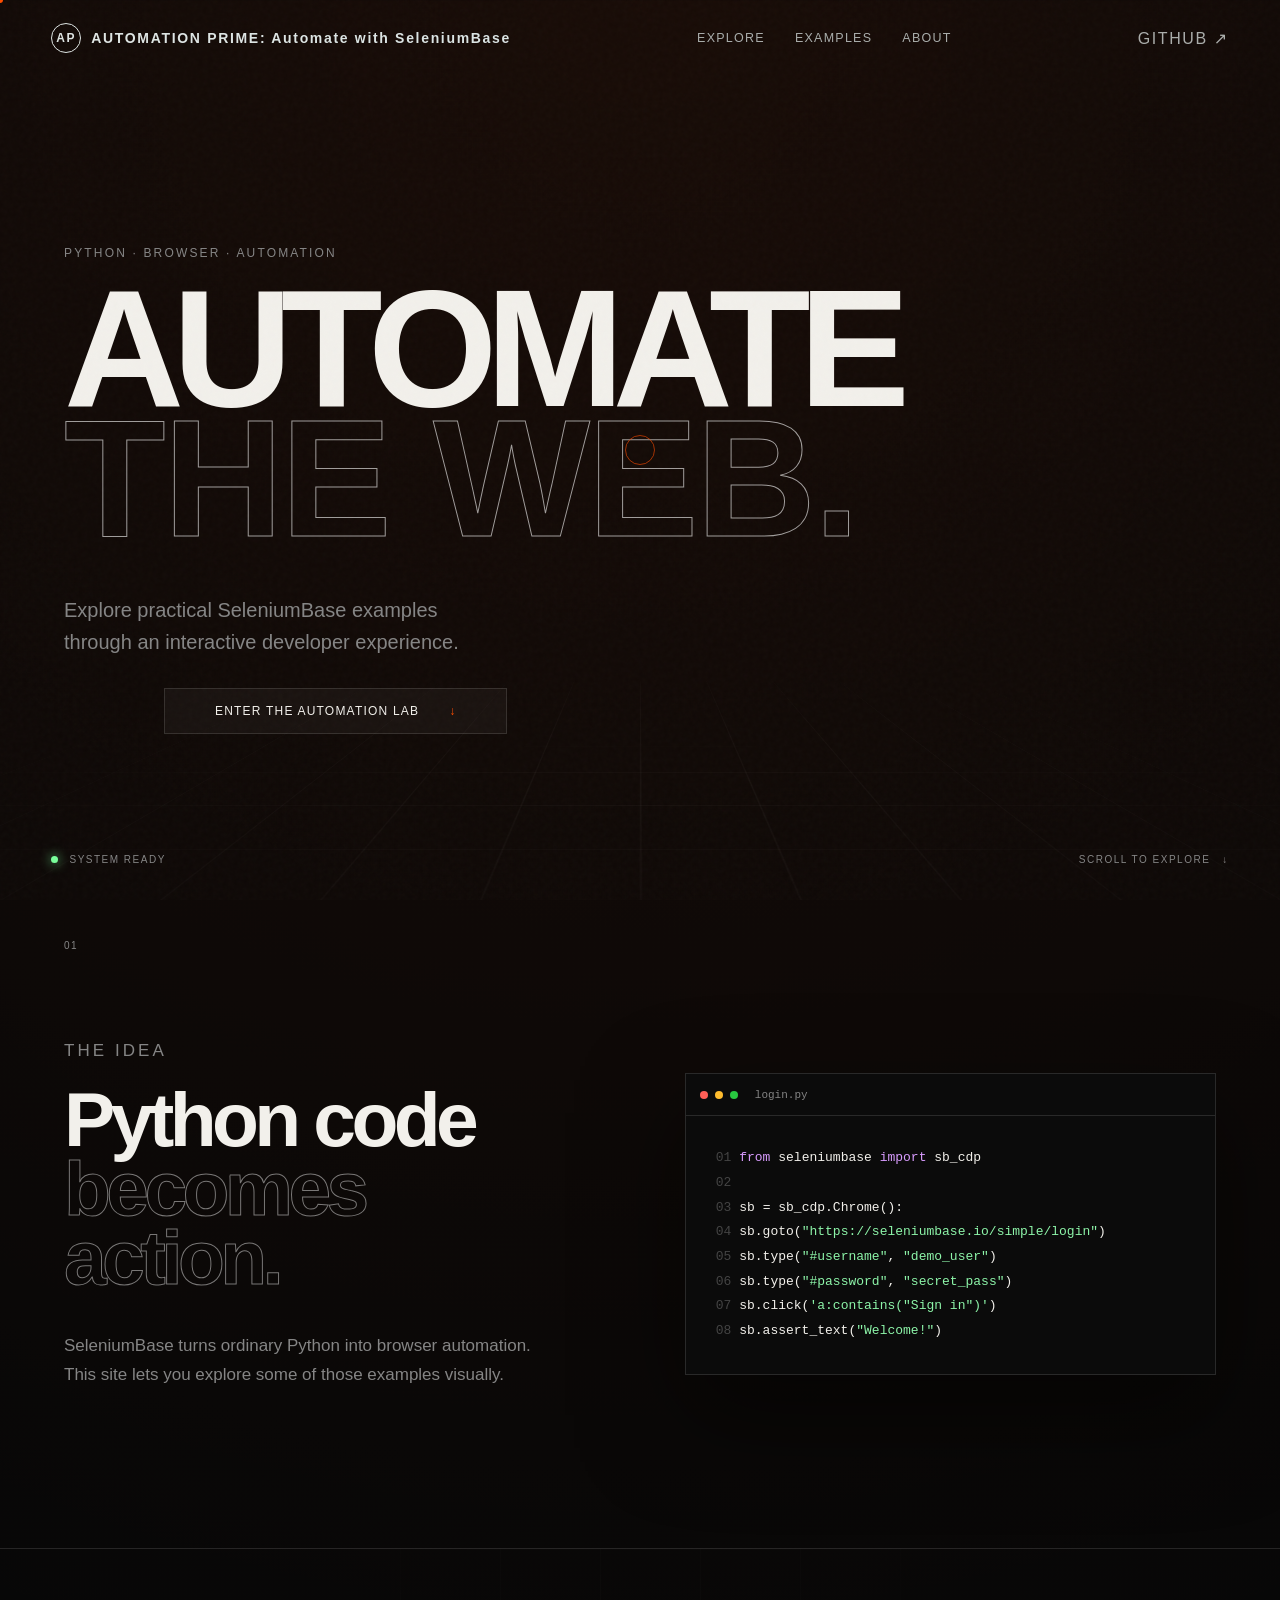
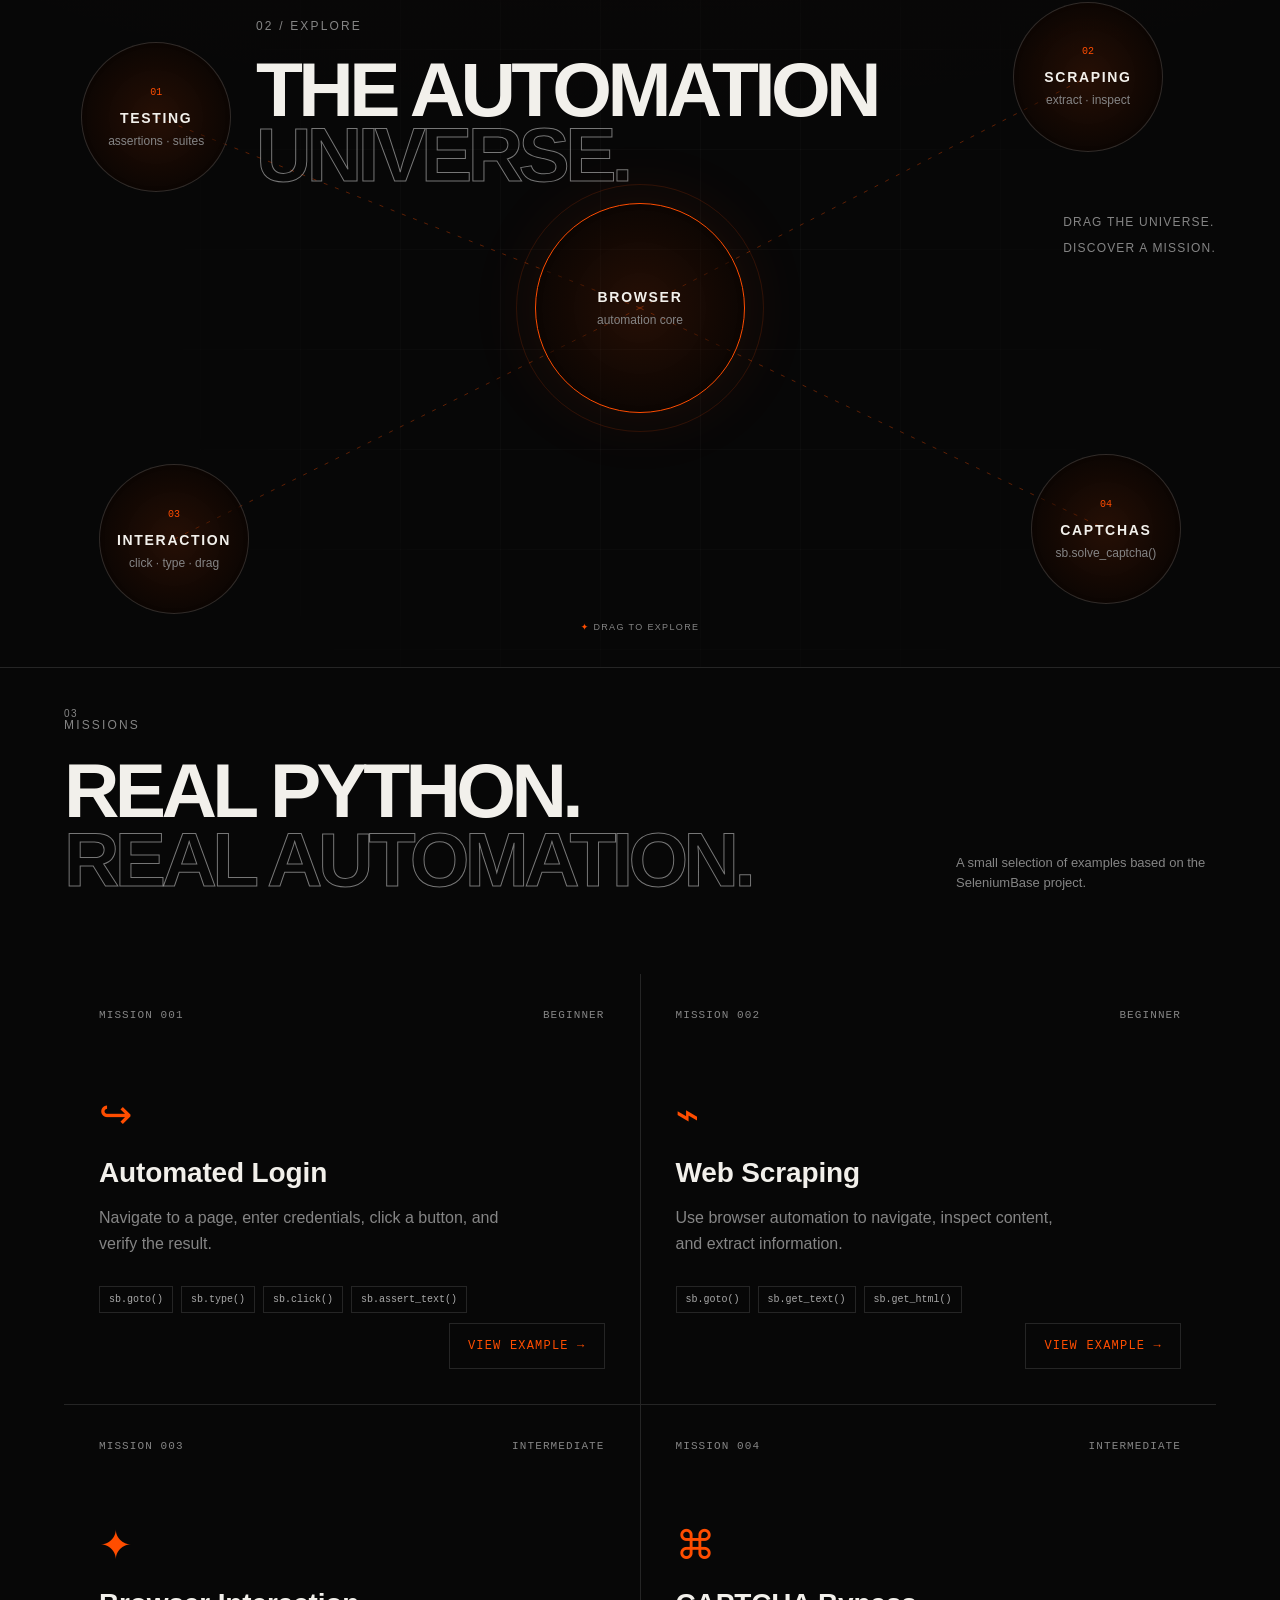
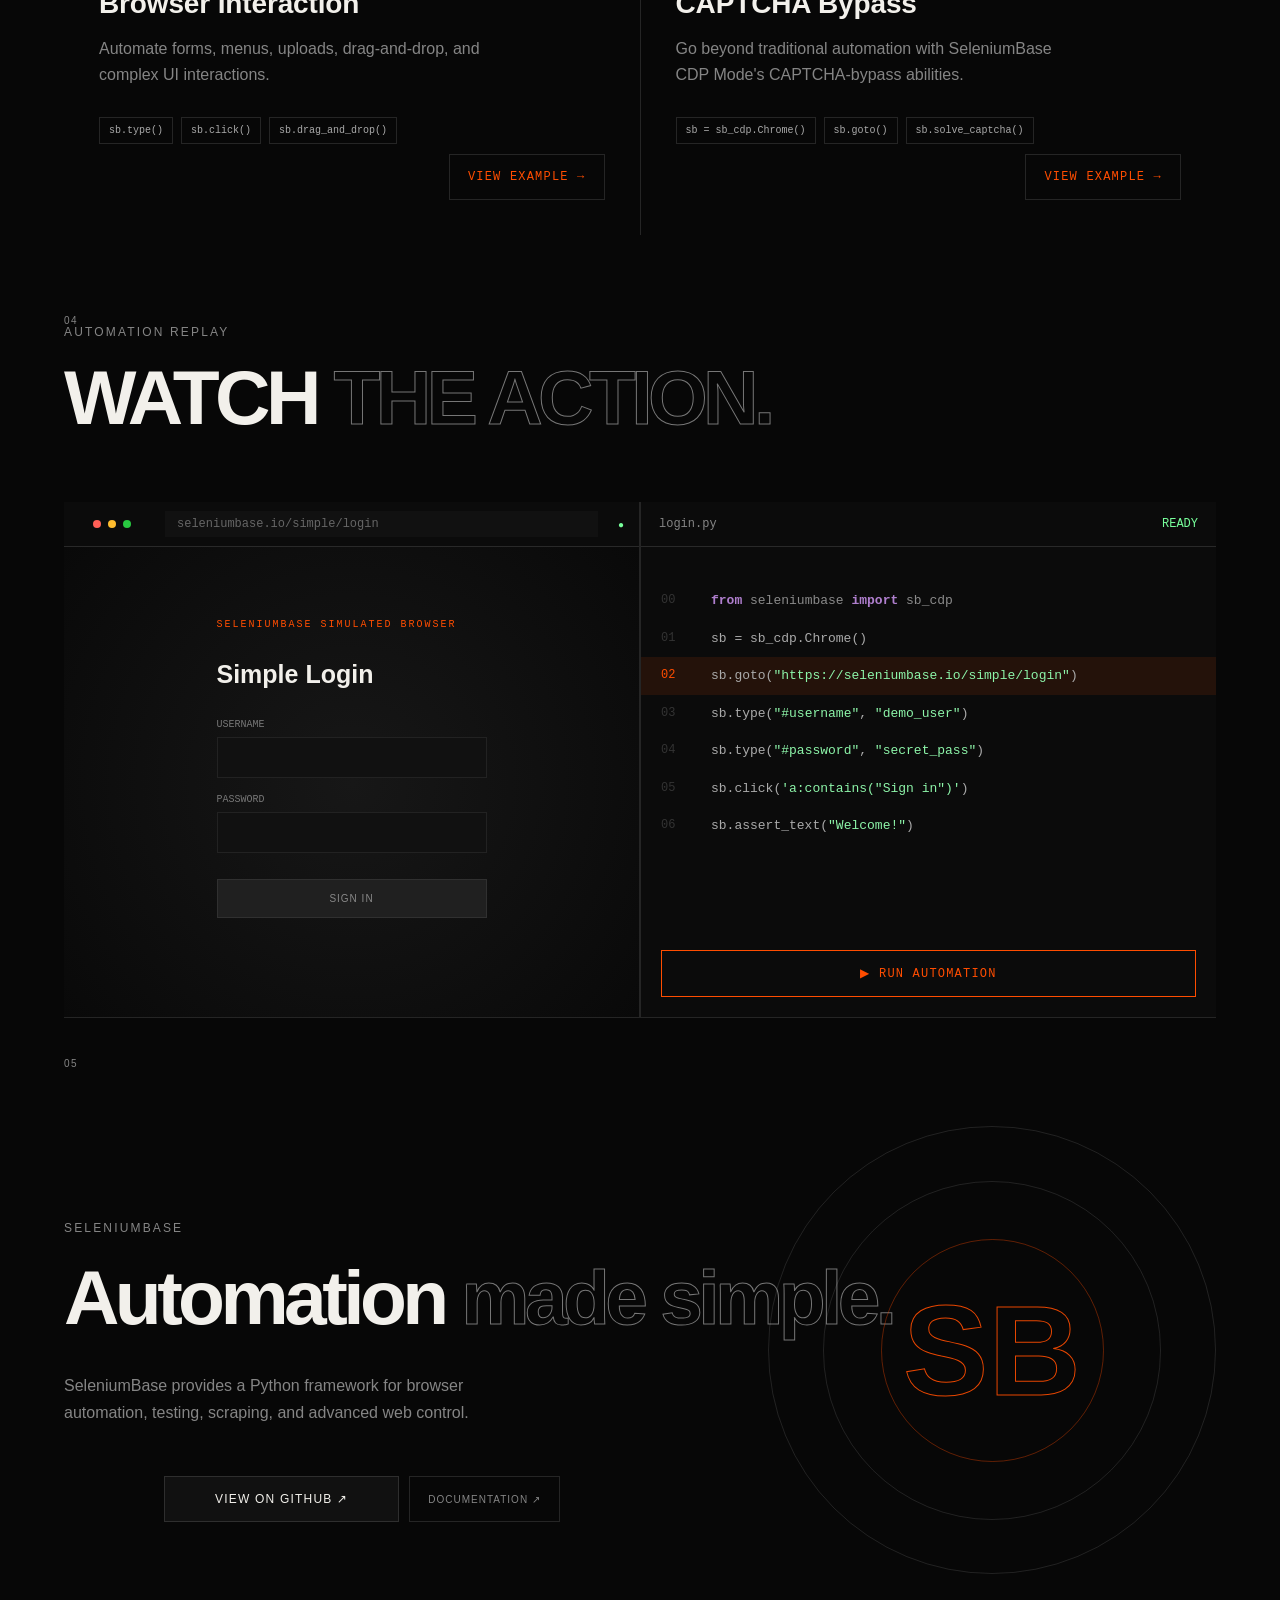
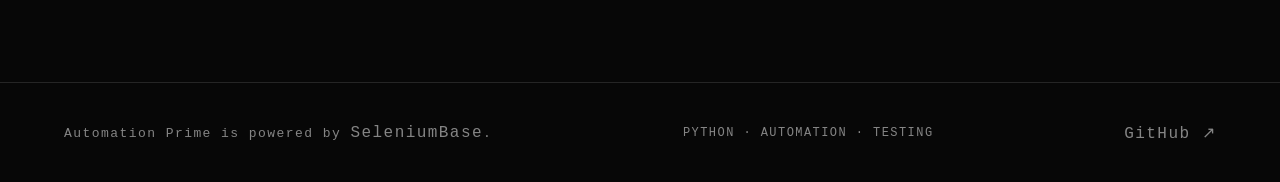
==== commit 9c9f3134: "Update the website" ====
--- a/index.html
+++ b/index.html
@@ -389,7 +389,7 @@
               </div>
 
             <div class="address">
-              https://seleniumbase.io/simple/login
+              seleniumbase.io/simple/login
             </div>
 
             <div class="browser-status">
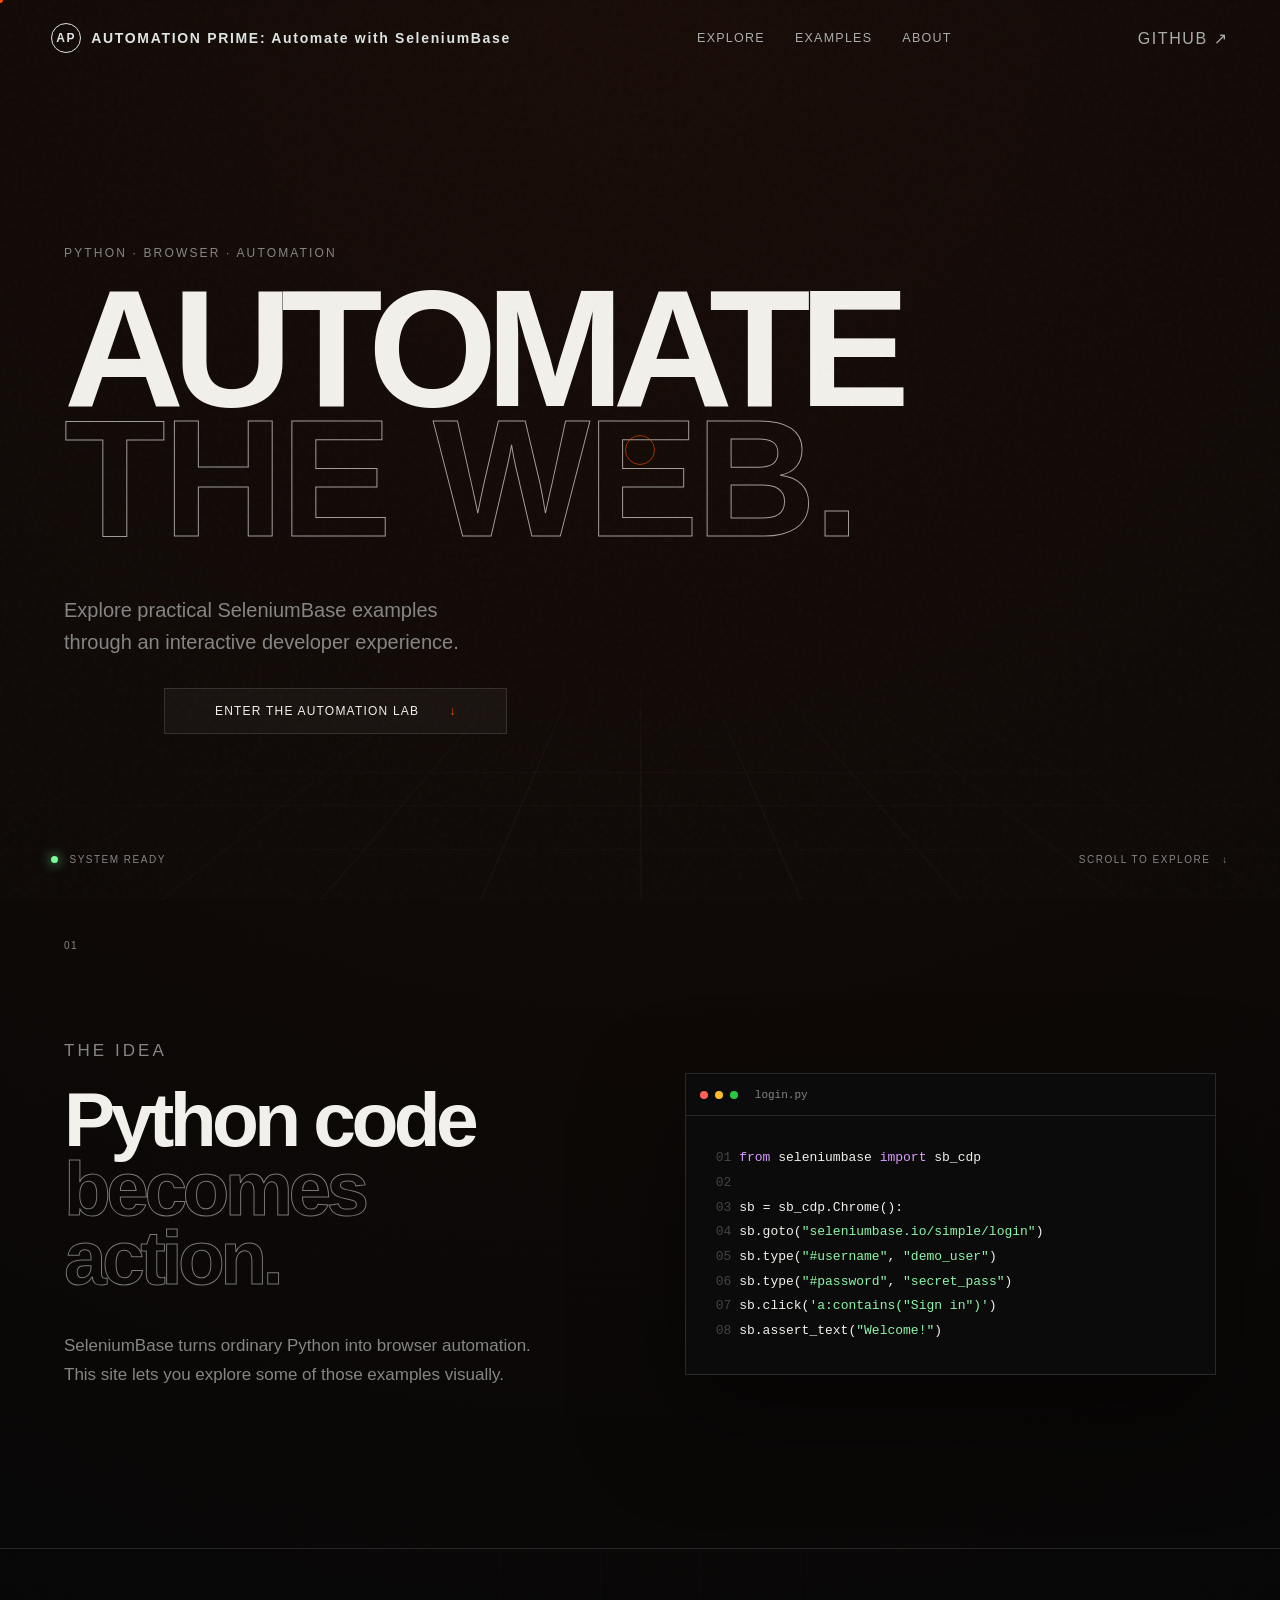
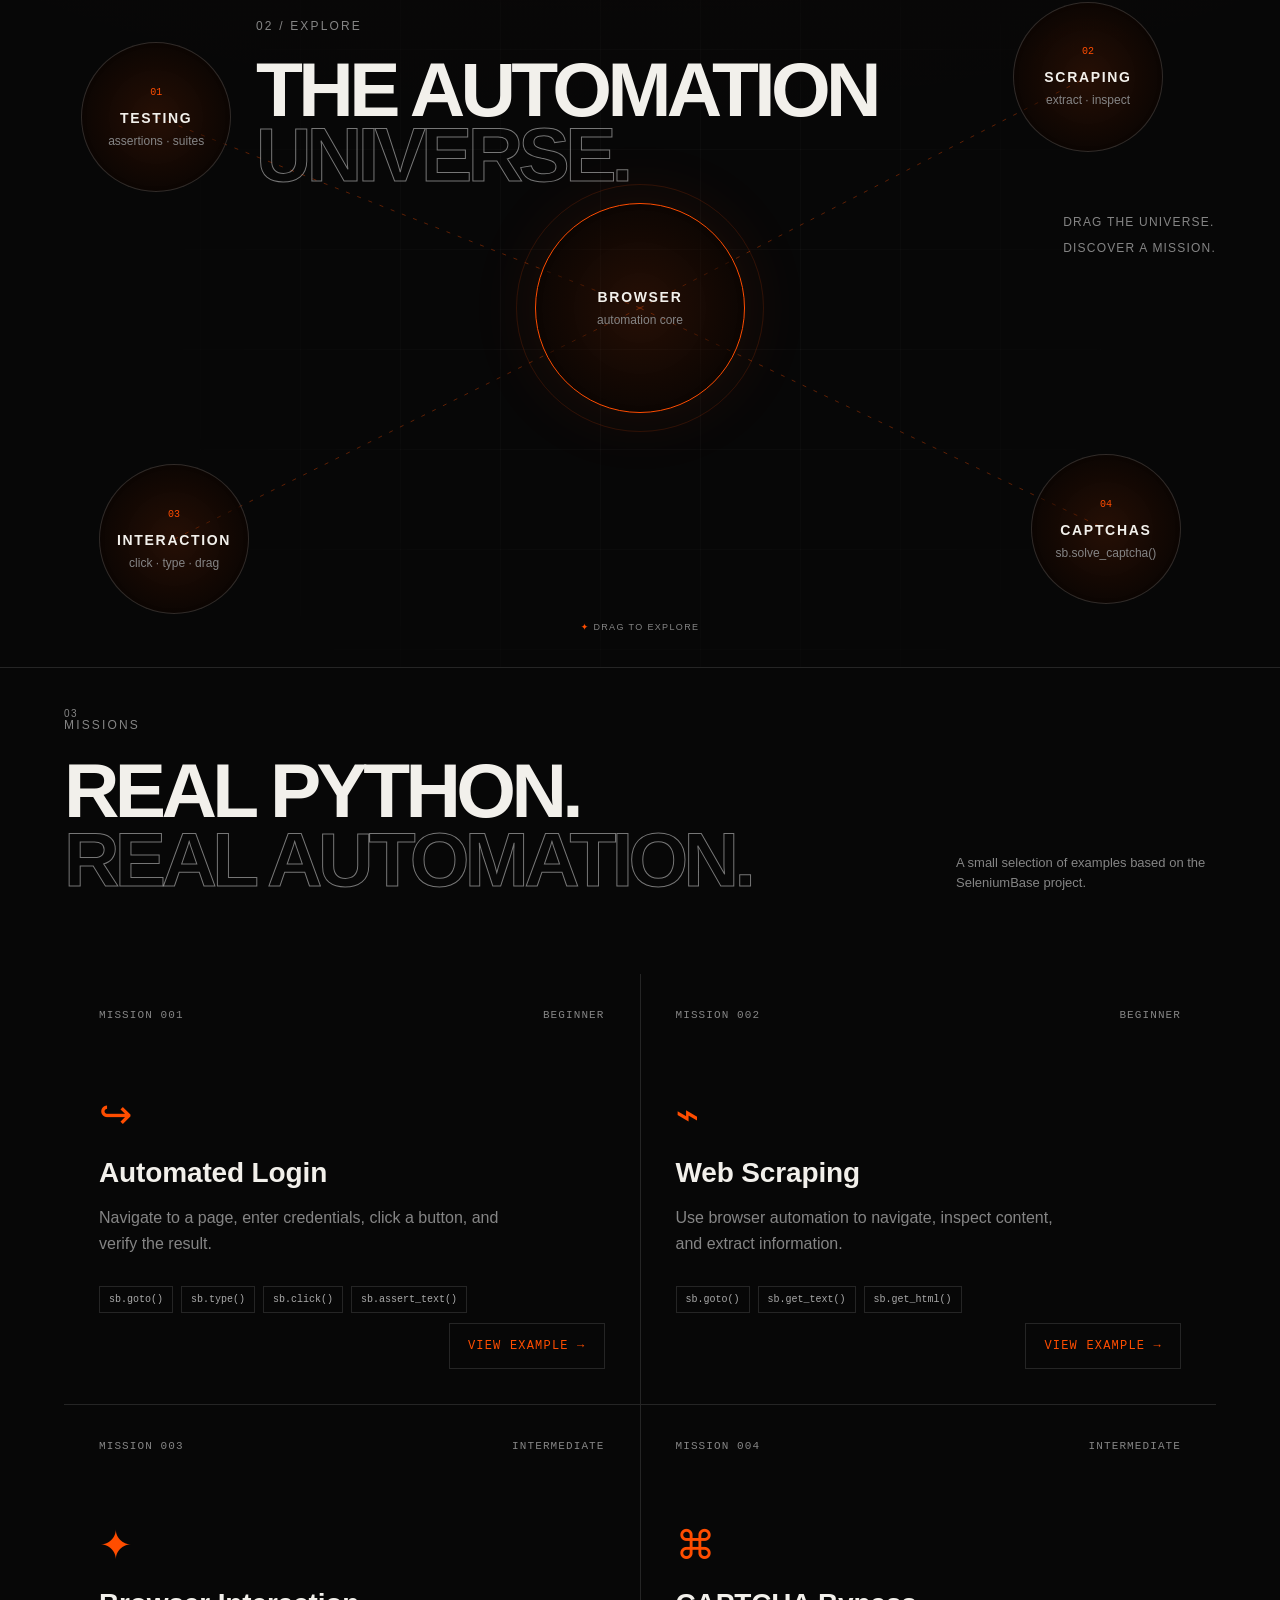
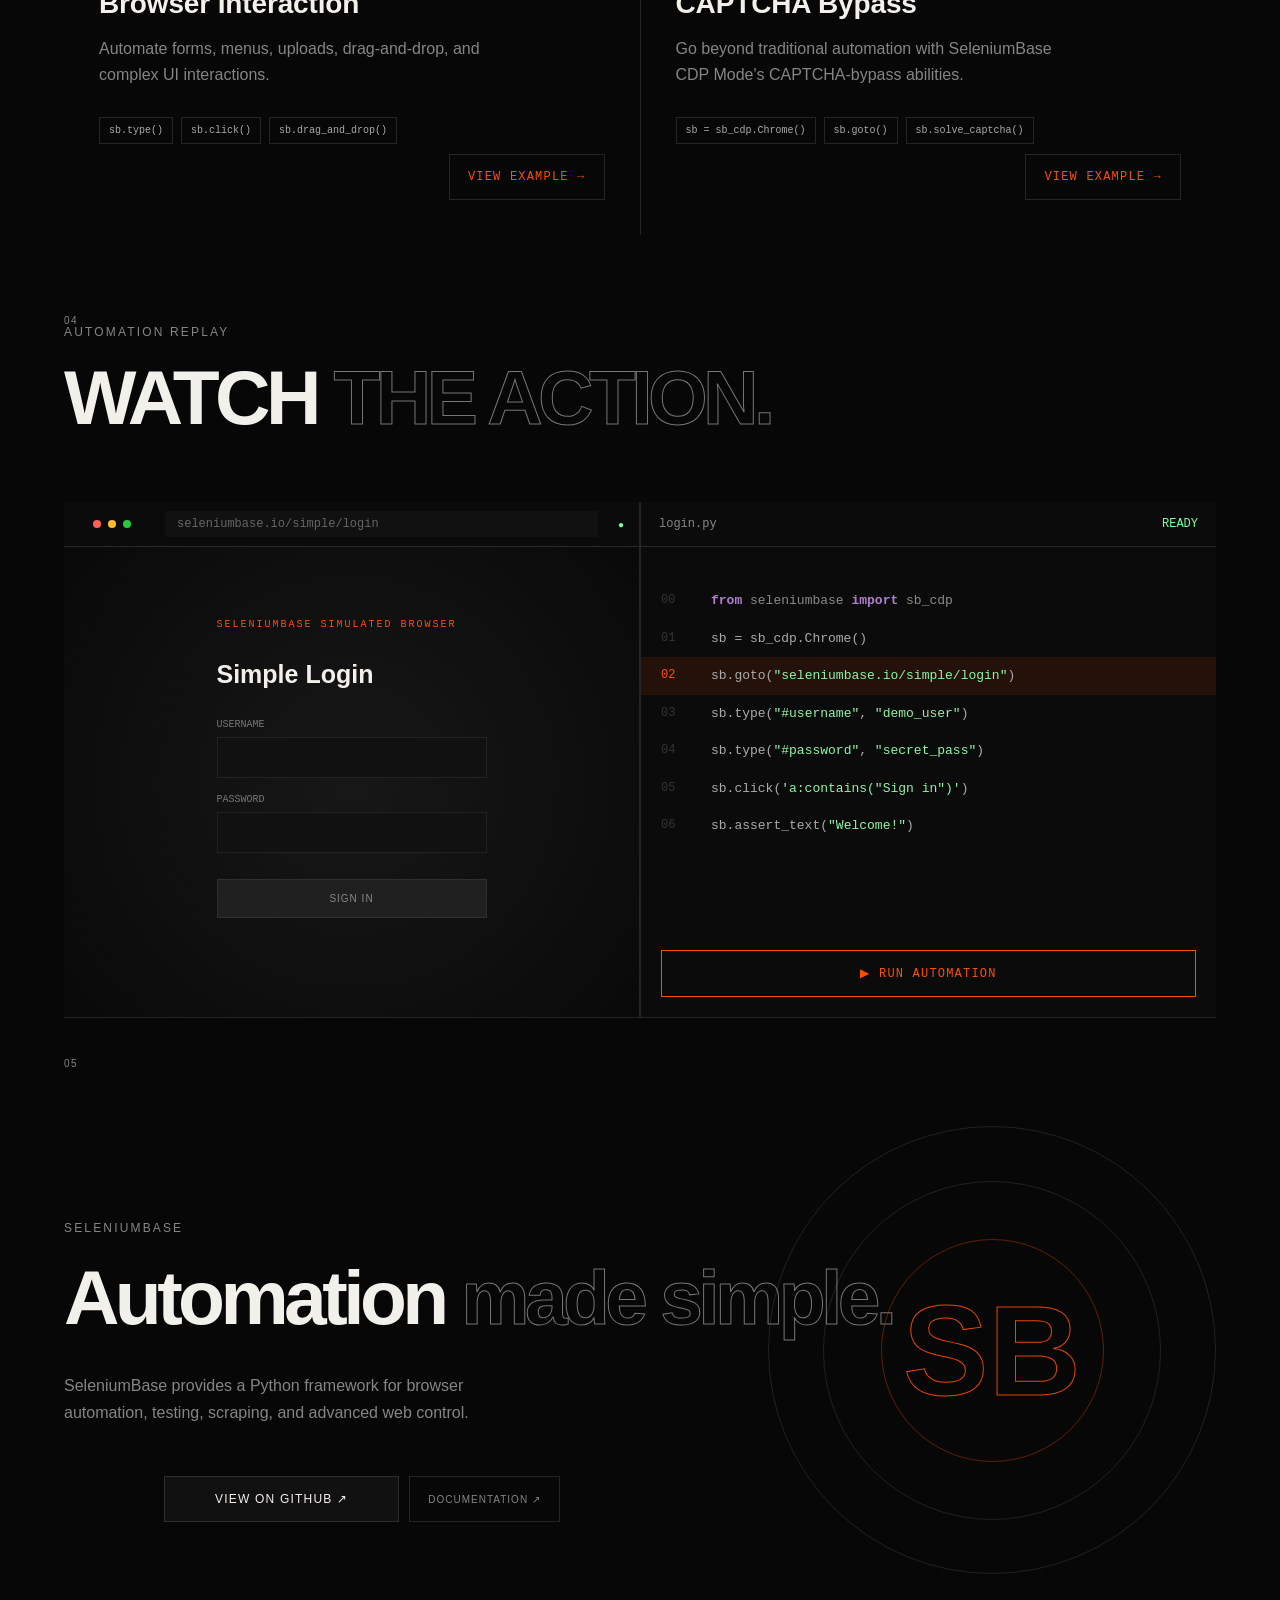
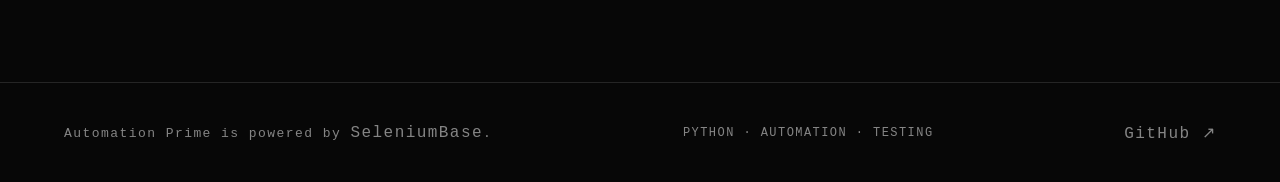
==== commit 2adbc438: "Update the website" ====
--- a/index.html
+++ b/index.html
@@ -124,7 +124,7 @@
         <pre><code><span class="line-number">01</span> <span class="purple">from</span> seleniumbase <span class="purple">import</span> sb_cdp
 <span class="line-number">02</span>
 <span class="line-number">03</span> <span>sb</span> = <span>sb_cdp.Chrome()</span>:
-<span class="line-number">04</span> sb.goto(<span class="green_text">"https://seleniumbase.io/simple/login"</span>)
+<span class="line-number">04</span> sb.goto(<span class="green_text">"seleniumbase.io/simple/login"</span>)
 <span class="line-number">05</span> sb.type(<span class="green_text">"#username"</span>, <span class="green_text">"demo_user"</span>)
 <span class="line-number">06</span> sb.type(<span class="green_text">"#password"</span>, <span class="green_text">"secret_pass"</span>)
 <span class="line-number">07</span> sb.click(<span class="green_text">'a:contains("Sign in")'</span>)
@@ -466,7 +466,7 @@
             <div class="code-line active" data-step="1">
               <span>02</span>
               <code>
-                sb.goto(<i>"https://seleniumbase.io/simple/login"</i>)
+                sb.goto(<i>"seleniumbase.io/simple/login"</i>)
               </code>
             </div>
 
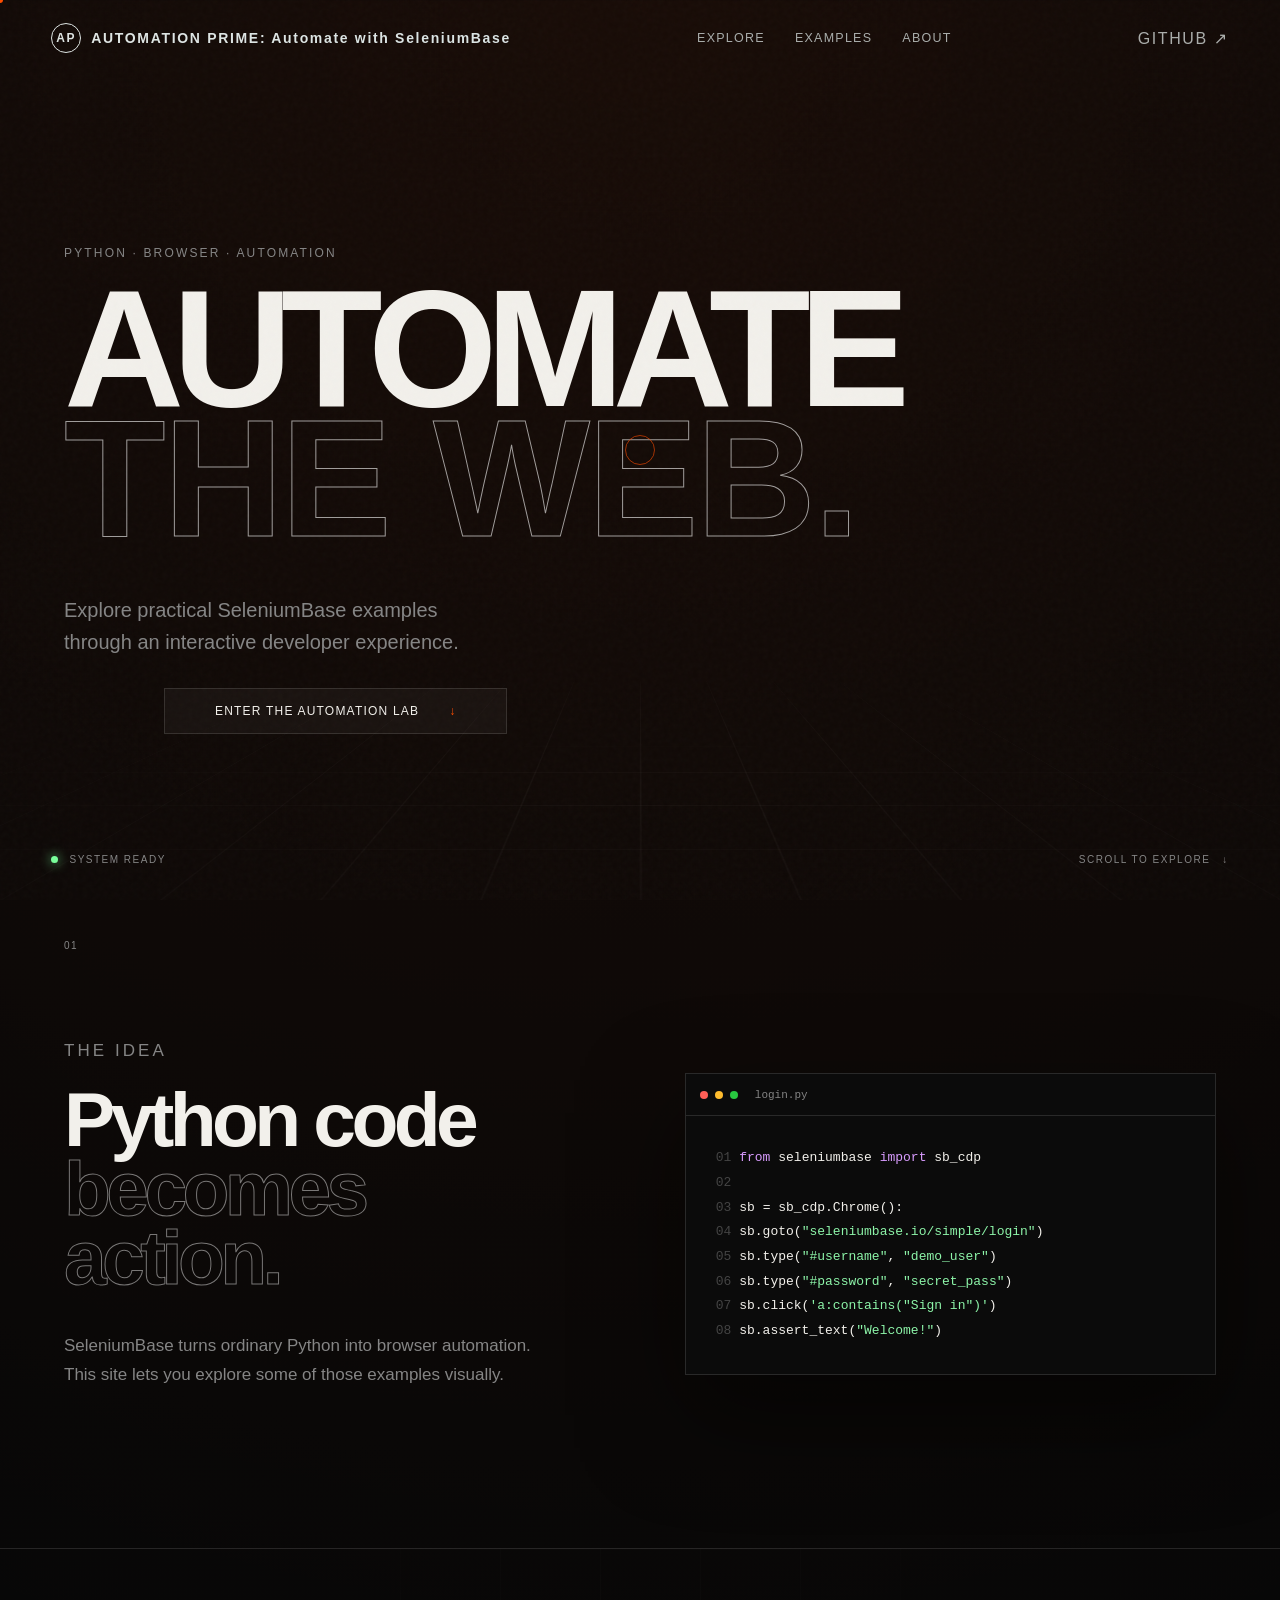
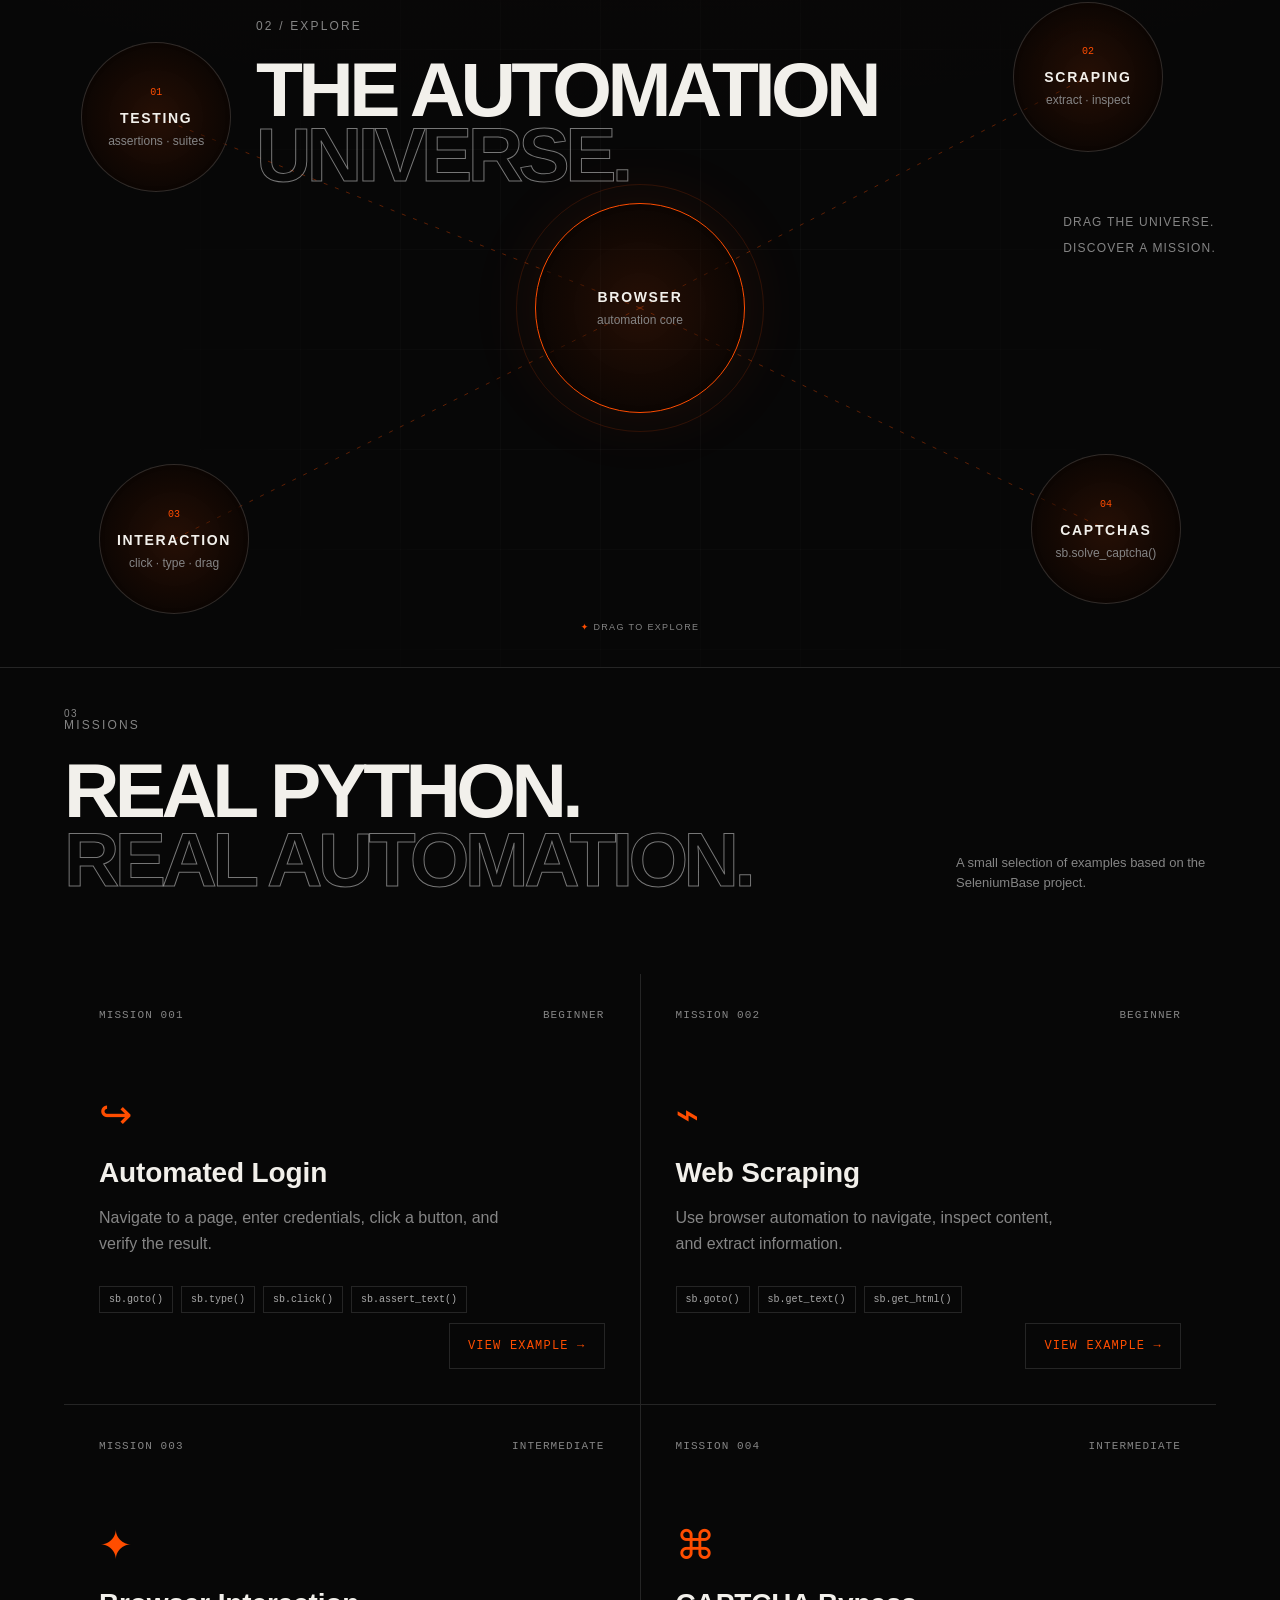
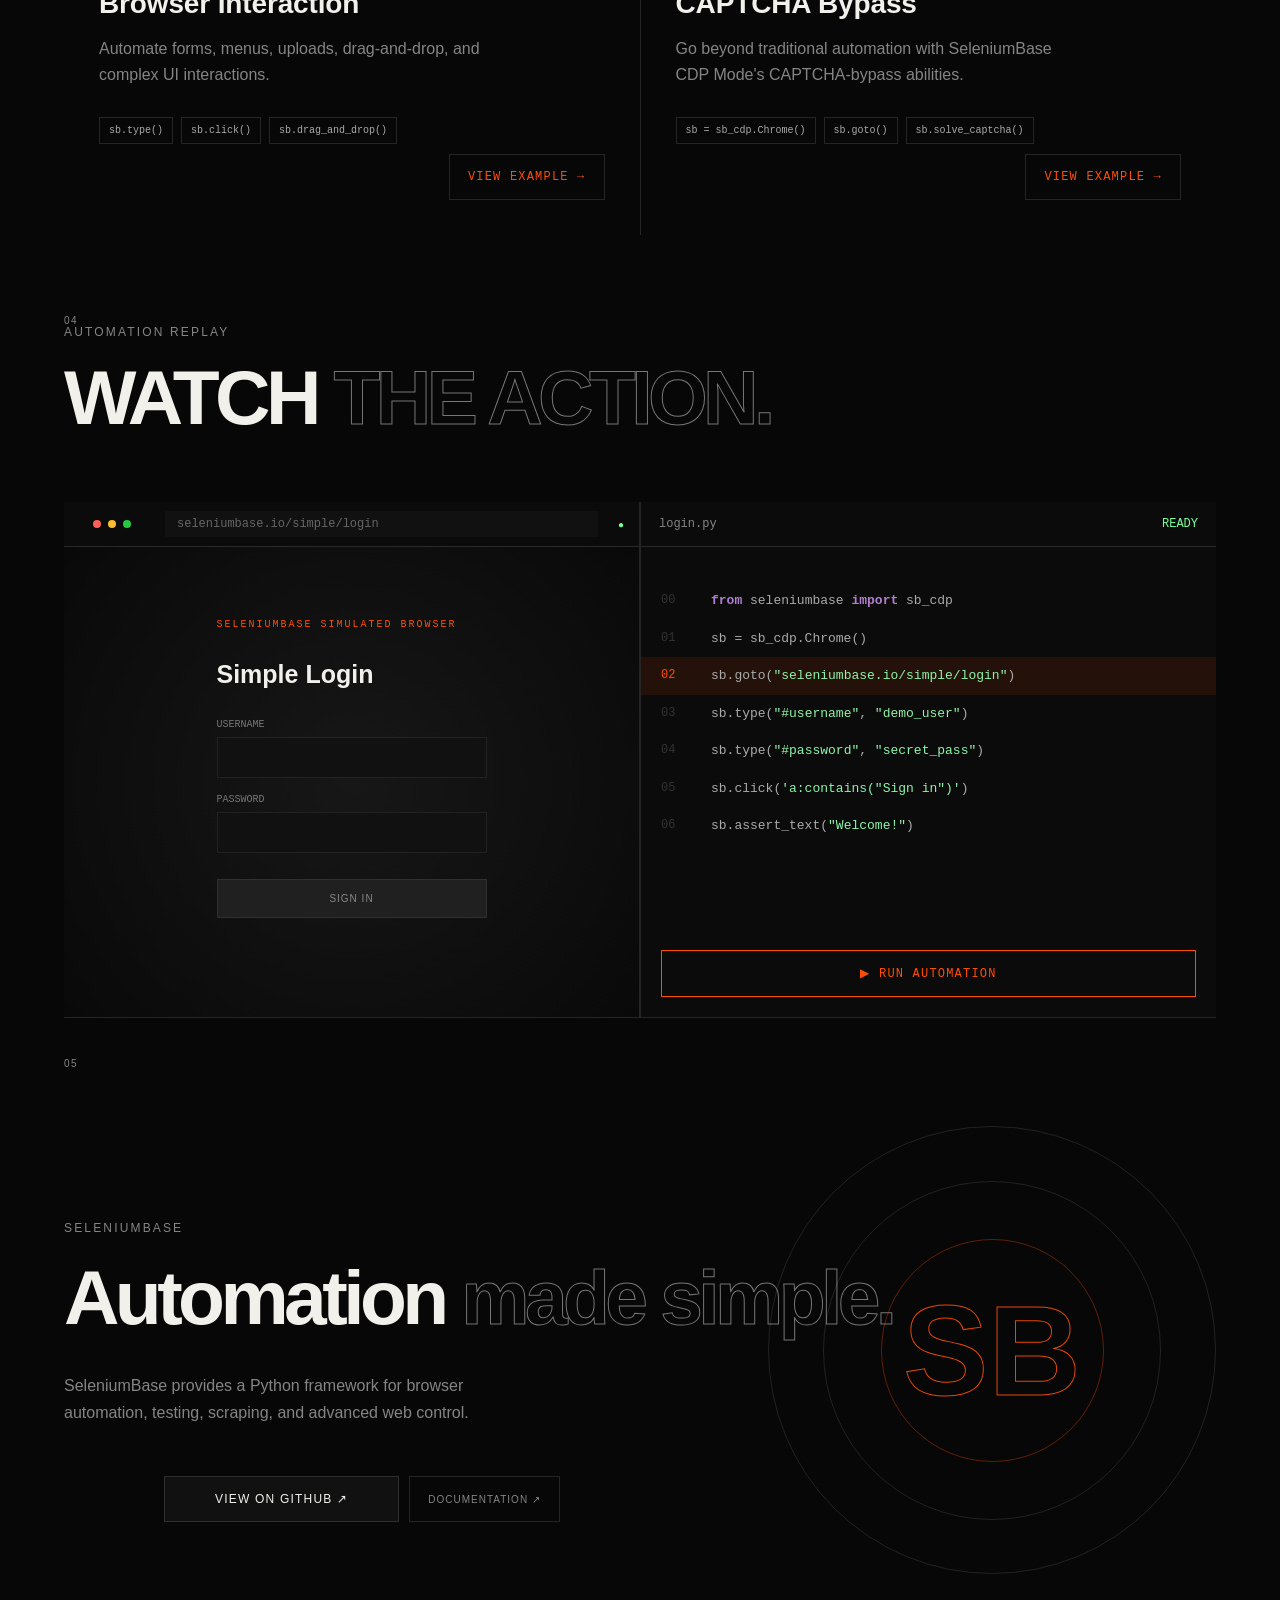
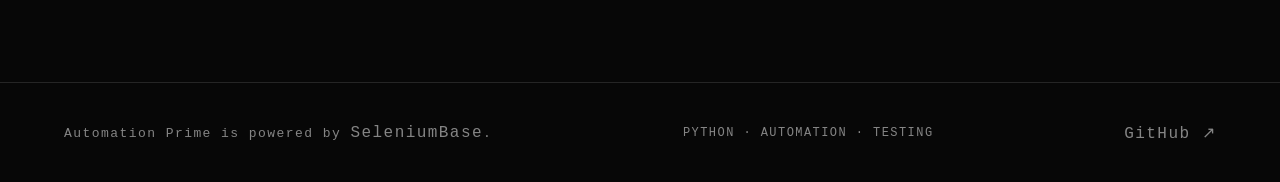
==== commit 5b3dbca7: "Update index.html" ====
--- a/index.html
+++ b/index.html
@@ -451,8 +451,8 @@
 
             <div class="code-line" data-step="-1">
               <span>00</span>
-              <code style="opacity: .8;">
-                <b>from</b> seleniumbase <b>import</b> sb_cdp
+              <code>
+                <b style="opacity: .8;">from</b> seleniumbase <b style="opacity: .8;">import</b> sb_cdp
               </code>
             </div>
 
